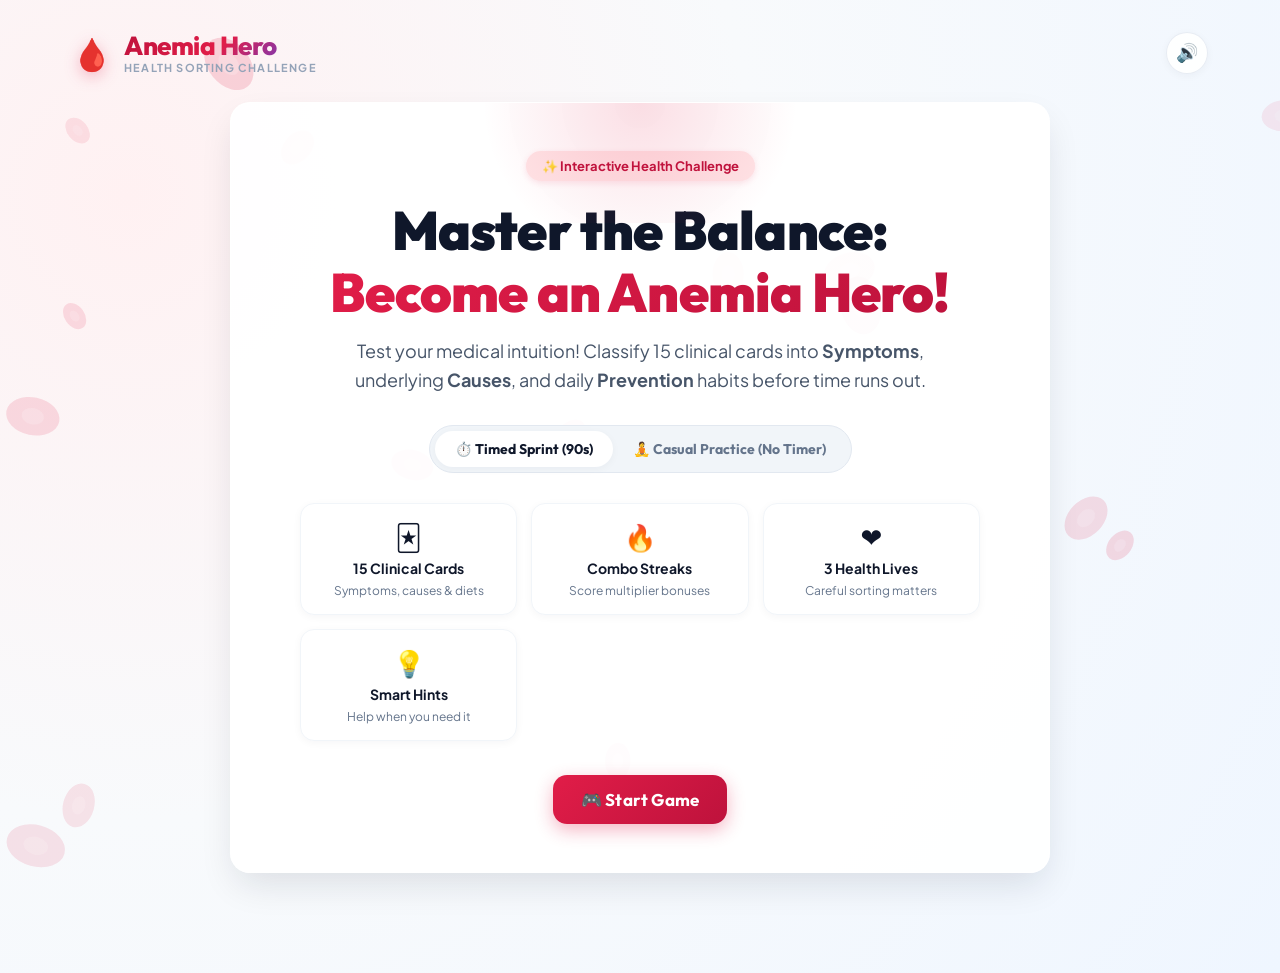
==== index.html @ 2aaf577d "Add files via upload" ====
<!DOCTYPE html>
<html lang="en">
<head>
  <meta charset="UTF-8">
  <meta name="viewport" content="width=device-width, initial-scale=1.0">
  <title>Anemia Hero — Health Sorting Challenge</title>
  <link rel="preconnect" href="https://fonts.googleapis.com">
  <link rel="preconnect" href="https://fonts.gstatic.com" crossorigin>
  <link href="https://fonts.googleapis.com/css2?family=Outfit:wght@400;500;600;700;800;900&family=Plus+Jakarta+Sans:wght@400;500;600;700;800&display=swap" rel="stylesheet">
  <link rel="stylesheet" href="style.css">
</head>
<body>
  <!-- Ambient floating red blood cells background -->
  <canvas id="ambientCanvas"></canvas>
  <!-- Confetti canvas for victory celebration -->
  <canvas id="confettiCanvas"></canvas>

  <div class="app">
    <!-- Top Branding & Navigation Bar -->
    <header class="brand-bar">
      <div class="brand-logo">
        <span class="logo-icon">🩸</span>
        <div>
          <h1 class="brand-title">Anemia Hero</h1>
          <p class="brand-subtitle">Health Sorting Challenge</p>
        </div>
      </div>
      <div class="nav-actions">
        <button id="soundToggle" class="icon-btn" title="Toggle Sound" aria-label="Toggle Sound">🔊</button>
      </div>
    </header>

    <!-- START SCREEN -->
    <section id="startScreen" class="screen active">
      <div class="start-container">
        <div class="hero-badge">✨ Interactive Health Challenge</div>
        <h2 class="start-title">Master the Balance:<br><span>Become an Anemia Hero!</span></h2>
        <p class="start-desc">
          Test your medical intuition! Classify 15 clinical cards into <b>Symptoms</b>, underlying <b>Causes</b>, and daily <b>Prevention</b> habits before time runs out.
        </p>

        <!-- Mode selector -->
        <div class="mode-select-wrap">
          <button class="mode-btn active" id="modeTimed" data-mode="timed">⏱️ Timed Sprint (90s)</button>
          <button class="mode-btn" id="modeZen" data-mode="zen">🧘 Casual Practice (No Timer)</button>
        </div>

        <div class="features-grid">
          <div class="feature-card">
            <span class="feature-icon">🃏</span>
            <span class="feature-title">15 Clinical Cards</span>
            <span class="feature-subtitle">Symptoms, causes & diets</span>
          </div>
          <div class="feature-card">
            <span class="feature-icon">🔥</span>
            <span class="feature-title">Combo Streaks</span>
            <span class="feature-subtitle">Score multiplier bonuses</span>
          </div>
          <div class="feature-card">
            <span class="feature-icon">❤️</span>
            <span class="feature-title">3 Health Lives</span>
            <span class="feature-subtitle">Careful sorting matters</span>
          </div>
          <div class="feature-card">
            <span class="feature-icon">💡</span>
            <span class="feature-title">Smart Hints</span>
            <span class="feature-subtitle">Help when you need it</span>
          </div>
        </div>

        <button class="btn" id="startBtn">
          <span>🎮 Start Game</span>
        </button>
      </div>
    </section>

    <!-- GAMEPLAY SCREEN -->
    <section id="gameScreen" class="screen">
      <!-- Status & Stats Bar -->
      <div class="game-header">
        <div class="game-stats-row">
          <div class="stats-group">
            <div class="stat-pill">⭐ <span class="stat-value" id="scoreVal">0</span></div>
            <div class="stat-pill streak" id="streakPill">🔥 <span class="stat-value" id="streakVal">Streak 0</span></div>
            <div class="stat-pill" id="livesPill">❤️ <span class="stat-value" id="livesVal">❤️❤️❤️</span></div>
          </div>
          <div class="stats-group">
            <div class="stat-pill" id="timerPill">⏱️ <span class="stat-value" id="timerVal">90s</span></div>
            <div class="stat-pill">📋 <span class="stat-value" id="remainingVal">15 cards left</span></div>
          </div>
        </div>
        <div class="timer-track" id="timerTrack">
          <div class="timer-fill" id="timerBar"></div>
        </div>
      </div>

      <!-- Mission helper banner -->
      <div class="mission-banner">
        <div class="mission-text" id="missionText">
          🎮 <b>Mission:</b> Drag a card into the matching category, or tap a card then tap the category zone.
        </div>
        <button class="hint-btn" id="hintBtn">💡 Hint (<span id="hintsLeft">2</span> left)</button>
      </div>

      <!-- Unsorted Cards Section -->
      <div class="cards-section-title">
        <h4><span>🃏 Cards to Classify</span></h4>
        <span class="cards-count-badge" id="cardBadge">15 remaining</span>
      </div>
      <div id="cardsContainer" class="cards-grid"></div>

      <!-- Drop Zones -->
      <div class="zones-grid">
        <!-- Symptoms -->
        <section class="zone symptoms" data-zone="symptoms" id="zone-symptoms">
          <div class="zone-header">
            <div class="zone-title-wrap">
              <h3 class="zone-title">🔴 Symptoms</h3>
              <p class="zone-desc">Physical & cognitive sensations felt by patient</p>
            </div>
            <span class="zone-counter" id="counter-symptoms">0 / 7</span>
          </div>
          <div class="placed-tray"></div>
        </section>

        <!-- Causes & Reasons -->
        <section class="zone reasons" data-zone="reasons" id="zone-reasons">
          <div class="zone-header">
            <div class="zone-title-wrap">
              <h3 class="zone-title">🟣 Causes & Reasons</h3>
              <p class="zone-desc">Nutritional deficiencies & medical factors</p>
            </div>
            <span class="zone-counter" id="counter-reasons">0 / 5</span>
          </div>
          <div class="placed-tray"></div>
        </section>

        <!-- Prevention -->
        <section class="zone prevention" data-zone="prevention" id="zone-prevention">
          <div class="zone-header">
            <div class="zone-title-wrap">
              <h3 class="zone-title">🟢 Prevention</h3>
              <p class="zone-desc">Healthy diets, iron enhancers & medical care</p>
            </div>
            <span class="zone-counter" id="counter-prevention">0 / 3</span>
          </div>
          <div class="placed-tray"></div>
        </section>
      </div>

      <!-- Feedback message toast -->
      <div id="gameMsg" class="game-message"></div>

      <!-- Controls -->
      <div class="game-controls">
        <button class="btn secondary" id="restartBtn">↻ Restart Game</button>
      </div>
    </section>

    <!-- RESULT SCREEN -->
    <section id="resultScreen" class="screen">
      <div class="result-container">
        <div class="result-trophy" id="resultEmoji">🏆</div>
        <h2 class="result-title" id="resultHeading">Spectacular Victory!</h2>
        <div class="result-stars" id="resultStars">⭐⭐⭐</div>

        <div class="score-banner">
          <div class="score-label">Final Score</div>
          <div class="score-number" id="finalScoreVal">0</div>
          <div class="high-score-tag" id="highScoreTag">🏆 Best Score: <span id="bestScoreVal">0</span></div>
        </div>

        <div class="result-stats-grid">
          <div class="result-stat-box">
            <div class="result-stat-val" id="statAccuracy">100%</div>
            <div class="result-stat-lbl">Accuracy</div>
          </div>
          <div class="result-stat-box">
            <div class="result-stat-val" id="statMaxStreak">0</div>
            <div class="result-stat-lbl">Max Streak</div>
          </div>
          <div class="result-stat-box">
            <div class="result-stat-val" id="statTimeTaken">0s</div>
            <div class="result-stat-lbl">Time Taken</div>
          </div>
        </div>

        <!-- Educational summary review of all cards -->
        <div class="review-section">
          <h3>📖 Clinical Knowledge Guide</h3>
          <p style="font-size: 13px; color: #64748b; margin-bottom: 14px;">Here is the medical breakdown of the items from your game:</p>
          <div id="reviewList"></div>
        </div>

        <div style="display: flex; justify-content: center; gap: 14px; flex-wrap: wrap;">
          <button class="btn" id="playAgainBtn"><span>🔄 Play Again</span></button>
        </div>
      </div>
    </section>
  </div>

  <!-- Educational Factoid Modal -->
  <div id="factModal" class="fact-modal-backdrop">
    <div class="fact-modal">
      <div class="fact-icon" id="modalIcon">💡</div>
      <h3 class="fact-title" id="modalTitle">Item Title</h3>
      <div class="fact-category-tag" id="modalCategoryTag">Category</div>
      <p class="fact-body" id="modalBody">Medical factoid detail.</p>
      <button class="btn secondary" style="width: 100%;" id="closeModalBtn">Got it!</button>
    </div>
  </div>

  <script>
    /* =========================================================================
       1. GAME DATA: Items with Clinical Context & Categorization
       ========================================================================= */
    const items = [
      {
        id: "shortness_breath",
        text: "Shortness of breath",
        icon: "😮‍💨",
        category: "symptoms",
        fact: "Tissues and vital organs receive inadequate oxygen due to low hemoglobin, causing rapid respiratory compensation."
      },
      {
        id: "fast_heartbeat",
        text: "Fast heartbeat",
        icon: "💗",
        category: "symptoms",
        fact: "The heart accelerates (tachycardia) to pump larger volumes of blood to compensate for deficient oxygen delivery."
      },
      {
        id: "feeling_weak",
        text: "Feeling weak",
        icon: "🪫",
        category: "symptoms",
        fact: "Skeletal muscles are deprived of cellular oxygen, impairing mitochondrial ATP energy production."
      },
      {
        id: "difficulty_concentrating",
        text: "Difficulty concentrating",
        icon: "🧠",
        category: "symptoms",
        fact: "Reduced cerebral oxygen perfusion manifests as brain fog, poor memory retention, and low attention span."
      },
      {
        id: "tired_small_activity",
        text: "Tired after small activity",
        icon: "🏃",
        category: "symptoms",
        fact: "Extreme exhaustion sets in even after trivial physical tasks because stamina reserve is severely depleted."
      },
      {
        id: "brittle_nails",
        text: "Brittle nails",
        icon: "💅",
        category: "symptoms",
        fact: "Iron deficiency causes impaired keratin synthesis, leading to thin, brittle, or spoon-shaped nails (koilonychia)."
      },
      {
        id: "pica_cravings",
        text: "Pica / craving non-food items",
        icon: "🧊",
        category: "symptoms",
        fact: "Severe iron deficiency often triggers compulsive cravings for ice (pagophagia), chalk, starch, or soil."
      },
      {
        id: "heavy_bleeding",
        text: "Heavy menstrual bleeding",
        icon: "🩸",
        category: "reasons",
        fact: "Menorrhagia produces recurrent blood loss exceeding iron replenishment, making it a leading cause of anemia in women."
      },
      {
        id: "low_iron_intake",
        text: "Low iron intake",
        icon: "🥗",
        category: "reasons",
        fact: "Diets deficient in iron-dense food staples fail to meet the daily metabolic requirements of the bone marrow."
      },
      {
        id: "b12_deficiency",
        text: "Vitamin B12 deficiency",
        icon: "🧬",
        category: "reasons",
        fact: "Vitamin B12 is essential for DNA synthesis during erythrocyte division; its absence causes megaloblastic anemia."
      },
      {
        id: "folate_deficiency",
        text: "Folate deficiency",
        icon: "🥦",
        category: "reasons",
        fact: "Folate (Vitamin B9) is required for rapid red blood cell maturation. Deficiency results in abnormally enlarged cells."
      },
      {
        id: "long_term_illness",
        text: "Long-term illness",
        icon: "🏥",
        category: "reasons",
        fact: "Chronic inflammatory illnesses trigger hepcidin elevation, which locks iron within storage macrophages."
      },
      {
        id: "eat_iron_rich",
        text: "Eat iron-rich foods",
        icon: "🥬",
        category: "prevention",
        fact: "Consuming dark leafy greens, legumes, dates, poultry, and fortified cereals replenishes ferritin storage levels."
      },
      {
        id: "iron_advised",
        text: "Take iron only when advised",
        icon: "💊",
        category: "prevention",
        fact: "Iron supplementation requires accurate clinical dosing to prevent toxicity or gastrointestinal side effects."
      },
      {
        id: "vit_c_iron",
        text: "Eat vitamin-C-rich foods with iron",
        icon: "🍊",
        category: "prevention",
        fact: "Ascorbic acid (Vitamin C) reduces non-heme ferric iron (Fe3+) into soluble ferrous iron (Fe2+), boosting gut absorption by up to 3x."
      }
    ];

    const categoryMeta = {
      symptoms: { name: "Symptoms", color: "#e11d48", total: 7 },
      reasons: { name: "Causes & Reasons", color: "#7c3aed", total: 5 },
      prevention: { name: "Prevention", color: "#059669", total: 3 }
    };

    /* =========================================================================
       2. WEB AUDIO SYNTHESIZER (No external audio files needed!)
       ========================================================================= */
    class SoundEngine {
      constructor() {
        this.ctx = null;
        this.muted = localStorage.getItem("anemia_hero_muted") === "true";
      }

      init() {
        if (!this.ctx) {
          const AudioContext = window.AudioContext || window.webkitAudioContext;
          if (AudioContext) this.ctx = new AudioContext();
        }
        if (this.ctx && this.ctx.state === "suspended") {
          this.ctx.resume();
        }
      }

      toggleMute() {
        this.muted = !this.muted;
        localStorage.setItem("anemia_hero_muted", this.muted);
        return !this.muted;
      }

      playTone(freq, type = "sine", duration = 0.12, gainVal = 0.08) {
        if (this.muted) return;
        this.init();
        if (!this.ctx) return;
        try {
          const osc = this.ctx.createOscillator();
          const gain = this.ctx.createGain();
          osc.type = type;
          osc.frequency.setValueAtTime(freq, this.ctx.currentTime);
          gain.gain.setValueAtTime(gainVal, this.ctx.currentTime);
          gain.gain.exponentialRampToValueAtTime(0.0001, this.ctx.currentTime + duration);
          osc.connect(gain);
          gain.connect(this.ctx.destination);
          osc.start();
          osc.stop(this.ctx.currentTime + duration);
        } catch(e) {}
      }

      playSuccess(streak = 0) {
        if (this.muted) return;
        this.init();
        if (!this.ctx) return;
        // Arpeggiated cheerful chime
        const base = 523.25; // C5
        const streakBonus = Math.min(streak * 30, 200);
        const notes = [base + streakBonus, (base * 1.25) + streakBonus, (base * 1.5) + streakBonus];
        notes.forEach((freq, idx) => {
          setTimeout(() => {
            this.playTone(freq, "triangle", 0.15, 0.07);
          }, idx * 45);
        });
      }

      playStreakMilestone() {
        if (this.muted) return;
        this.init();
        if (!this.ctx) return;
        [523, 659, 784, 1046].forEach((freq, i) => {
          setTimeout(() => this.playTone(freq, "sine", 0.22, 0.09), i * 60);
        });
      }

      playError() {
        if (this.muted) return;
        this.init();
        if (!this.ctx) return;
        try {
          const osc = this.ctx.createOscillator();
          const gain = this.ctx.createGain();
          osc.type = "sawtooth";
          osc.frequency.setValueAtTime(160, this.ctx.currentTime);
          osc.frequency.exponentialRampToValueAtTime(80, this.ctx.currentTime + 0.22);
          gain.gain.setValueAtTime(0.09, this.ctx.currentTime);
          gain.gain.exponentialRampToValueAtTime(0.0001, this.ctx.currentTime + 0.22);
          osc.connect(gain);
          gain.connect(this.ctx.destination);
          osc.start();
          osc.stop(this.ctx.currentTime + 0.22);
        } catch(e) {}
      }

      playSelect() {
        this.playTone(700, "sine", 0.04, 0.03);
      }

      playFanfare() {
        if (this.muted) return;
        this.init();
        if (!this.ctx) return;
        const fanfare = [
          { f: 523.25, d: 0.12, t: 0 },
          { f: 659.25, d: 0.12, t: 120 },
          { f: 783.99, d: 0.15, t: 240 },
          { f: 1046.50, d: 0.35, t: 380 }
        ];
        fanfare.forEach(n => {
          setTimeout(() => this.playTone(n.f, "triangle", n.d, 0.1), n.t);
        });
      }
    }

    const sound = new SoundEngine();

    /* =========================================================================
       3. CANVAS PARTICLES & CONFETTI ENGINE
       ========================================================================= */
    const ambientCanvas = document.getElementById("ambientCanvas");
    const actx = ambientCanvas.getContext("2d");
    let bloodCells = [];

    function resizeCanvas() {
      ambientCanvas.width = window.innerWidth;
      ambientCanvas.height = window.innerHeight;
    }
    window.addEventListener("resize", resizeCanvas);
    resizeCanvas();

    class BloodCell {
      constructor() {
        this.reset();
      }
      reset() {
        this.x = Math.random() * ambientCanvas.width;
        this.y = ambientCanvas.height + Math.random() * 80;
        this.radius = 12 + Math.random() * 18;
        this.speedY = 0.3 + Math.random() * 0.6;
        this.speedX = Math.sin(Math.random() * Math.PI) * 0.4;
        this.angle = Math.random() * Math.PI * 2;
        this.rotationSpeed = (Math.random() - 0.5) * 0.015;
        this.opacity = 0.12 + Math.random() * 0.18;
      }
      update() {
        this.y -= this.speedY;
        this.x += this.speedX;
        this.angle += this.rotationSpeed;
        if (this.y < -50) this.reset();
      }
      draw() {
        actx.save();
        actx.translate(this.x, this.y);
        actx.rotate(this.angle);
        actx.beginPath();
        // Draw red blood cell biconcave disk
        actx.fillStyle = `rgba(225, 29, 72, ${this.opacity})`;
        actx.ellipse(0, 0, this.radius, this.radius * 0.7, 0, 0, Math.PI * 2);
        actx.fill();
        // Inner dimple
        actx.beginPath();
        actx.fillStyle = `rgba(255, 255, 255, ${this.opacity * 0.8})`;
        actx.ellipse(0, 0, this.radius * 0.42, this.radius * 0.3, 0, 0, Math.PI * 2);
        actx.fill();
        actx.restore();
      }
    }

    for (let i = 0; i < 18; i++) {
      const cell = new BloodCell();
      cell.y = Math.random() * ambientCanvas.height;
      bloodCells.push(cell);
    }

    function animateAmbient() {
      actx.clearRect(0, 0, ambientCanvas.width, ambientCanvas.height);
      bloodCells.forEach(cell => {
        cell.update();
        cell.draw();
      });
      requestAnimationFrame(animateAmbient);
    }
    animateAmbient();

    // Confetti System
    const confettiCanvas = document.getElementById("confettiCanvas");
    const cctx = confettiCanvas.getContext("2d");
    let confettiParticles = [];
    let confettiAnimId = null;

    function resizeConfetti() {
      confettiCanvas.width = window.innerWidth;
      confettiCanvas.height = window.innerHeight;
    }
    window.addEventListener("resize", resizeConfetti);
    resizeConfetti();

    function fireConfetti(count = 70) {
      const colors = ["#e11d48", "#f43f5e", "#7c3aed", "#a855f7", "#10b981", "#34d399", "#f59e0b", "#3b82f6"];
      for (let i = 0; i < count; i++) {
        confettiParticles.push({
          x: confettiCanvas.width / 2 + (Math.random() - 0.5) * 200,
          y: confettiCanvas.height / 2 - 50,
          w: 8 + Math.random() * 8,
          h: 6 + Math.random() * 6,
          color: colors[Math.floor(Math.random() * colors.length)],
          vx: (Math.random() - 0.5) * 16,
          vy: -8 - Math.random() * 12,
          rotation: Math.random() * 360,
          rotationSpeed: (Math.random() - 0.5) * 18,
          gravity: 0.35,
          opacity: 1
        });
      }
      if (!confettiAnimId) {
        animateConfetti();
      }
    }

    function animateConfetti() {
      cctx.clearRect(0, 0, confettiCanvas.width, confettiCanvas.height);
      confettiParticles.forEach((p, idx) => {
        p.vy += p.gravity;
        p.x += p.vx;
        p.y += p.vy;
        p.rotation += p.rotationSpeed;
        p.opacity -= 0.008;

        cctx.save();
        cctx.translate(p.x, p.y);
        cctx.rotate((p.rotation * Math.PI) / 180);
        cctx.fillStyle = p.color;
        cctx.globalAlpha = Math.max(p.opacity, 0);
        cctx.fillRect(-p.w / 2, -p.h / 2, p.w, p.h);
        cctx.restore();

        if (p.opacity <= 0 || p.y > confettiCanvas.height + 50) {
          confettiParticles.splice(idx, 1);
        }
      });

      if (confettiParticles.length > 0) {
        confettiAnimId = requestAnimationFrame(animateConfetti);
      } else {
        confettiAnimId = null;
        cctx.clearRect(0, 0, confettiCanvas.width, confettiCanvas.height);
      }
    }

    /* =========================================================================
       4. GAME STATE & DOM CONTROLLERS
       ========================================================================= */
    const $ = id => document.getElementById(id);

    let gameMode = "timed"; // "timed" or "zen"
    let score = 0;
    let lives = 3;
    let streak = 0;
    let maxStreak = 0;
    let totalAttempts = 0;
    let correctPlacements = 0;
    let remainingCards = 15;
    let selectedElement = null;
    let timeLeft = 90;
    let timerInterval = null;
    let startTime = 0;
    let hintsRemaining = 2;

    const zoneCounts = {
      symptoms: 0,
      reasons: 0,
      prevention: 0
    };

    // Initialize audio icon
    $("soundToggle").textContent = sound.muted ? "🔇" : "🔊";
    $("soundToggle").addEventListener("click", () => {
      const active = sound.toggleMute();
      $("soundToggle").textContent = active ? "🔊" : "🔇";
      if (active) sound.playSelect();
    });

    // Screen switching
    function showScreen(screenId) {
      document.querySelectorAll(".screen").forEach(s => s.classList.remove("active"));
      $(screenId).classList.add("active");
      window.scrollTo({ top: 0, behavior: "smooth" });
    }

    // Mode Selection Buttons
    $("modeTimed").addEventListener("click", () => {
      gameMode = "timed";
      $("modeTimed").classList.add("active");
      $("modeZen").classList.remove("active");
      sound.playSelect();
    });

    $("modeZen").addEventListener("click", () => {
      gameMode = "zen";
      $("modeZen").classList.add("active");
      $("modeTimed").classList.remove("active");
      sound.playSelect();
    });

    // Floating score popup
    function createScorePopup(text, x, y, isStreak = false) {
      const pop = document.createElement("div");
      pop.className = "floating-score";
      pop.textContent = text;
      if (isStreak) {
        pop.style.color = "#f59e0b";
        pop.style.fontSize = "26px";
      }
      pop.style.left = `${x}px`;
      pop.style.top = `${y}px`;
      document.body.appendChild(pop);
      setTimeout(() => pop.remove(), 950);
    }

    // Shuffle Array Utility
    function shuffle(array) {
      const arr = [...array];
      for (let i = arr.length - 1; i > 0; i--) {
        const j = Math.floor(Math.random() * (i + 1));
        [arr[i], arr[j]] = [arr[j], arr[i]];
      }
      return arr;
    }

    // Update Category Counters
    function updateCategoryUI() {
      ["symptoms", "reasons", "prevention"].forEach(cat => {
        const count = zoneCounts[cat];
        const total = categoryMeta[cat].total;
        const counterEl = $(`counter-${cat}`);
        const zoneEl = $(`zone-${cat}`);

        if (count >= total) {
          counterEl.textContent = `✓ COMPLETED (${count}/${total})`;
          zoneEl.classList.add("completed");
        } else {
          counterEl.textContent = `${count} / ${total}`;
          zoneEl.classList.remove("completed");
        }
      });
    }

    // START GAME
    function startGame() {
      sound.init();
      sound.playSelect();
      clearInterval(timerInterval);

      // Reset state
      score = 0;
      lives = 3;
      streak = 0;
      maxStreak = 0;
      totalAttempts = 0;
      correctPlacements = 0;
      remainingCards = items.length;
      selectedElement = null;
      timeLeft = 90;
      hintsRemaining = 2;
      startTime = Date.now();
      zoneCounts.symptoms = 0;
      zoneCounts.reasons = 0;
      zoneCounts.prevention = 0;

      // Update UI elements
      $("scoreVal").textContent = "0";
      $("streakVal").textContent = "Streak 0";
      $("streakPill").classList.remove("active");
      $("livesVal").textContent = "❤️❤️❤️";
      $("remainingVal").textContent = `${remainingCards} cards left`;
      $("cardBadge").textContent = `${remainingCards} remaining`;
      $("hintsLeft").textContent = hintsRemaining;
      $("hintBtn").disabled = false;
      $("gameMsg").textContent = "";
      $("gameMsg").className = "game-message";

      // Reset zones
      document.querySelectorAll(".placed-tray").forEach(tray => tray.innerHTML = "");
      updateCategoryUI();

      // Configure timer track based on mode
      if (gameMode === "zen") {
        $("timerPill").style.display = "none";
        $("timerTrack").style.display = "none";
        $("missionText").innerHTML = "🧘 <b>Casual Mode:</b> Learn at your own pace! Drag or tap cards to sort them.";
      } else {
        $("timerPill").style.display = "inline-flex";
        $("timerTrack").style.display = "block";
        $("timerVal").textContent = "90s";
        $("timerBar").style.width = "100%";
        $("timerBar").className = "timer-fill";
        $("missionText").innerHTML = "🎮 <b>Mission:</b> Drag a card into the matching category, or tap a card then tap the category zone.";
      }

      // Render Cards
      const container = $("cardsContainer");
      container.innerHTML = "";
      const shuffled = shuffle(items);

      shuffled.forEach(item => {
        const card = document.createElement("div");
        card.className = "card";
        card.draggable = true;
        card.dataset.id = item.id;
        card.dataset.category = item.category;
        card.dataset.text = item.text;
        card.dataset.icon = item.icon;
        card.dataset.fact = item.fact;

        card.innerHTML = `
          <span class="card-icon">${item.icon}</span>
          <span class="card-label">${item.text}</span>
        `;

        // Desktop Drag events
        card.addEventListener("dragstart", e => {
          e.dataTransfer.setData("text/plain", item.id);
          card.classList.add("dragging");
          sound.playSelect();
        });

        card.addEventListener("dragend", () => {
          card.classList.remove("dragging");
        });

        // Touch / Click selection
        card.addEventListener("click", e => {
          e.stopPropagation();
          if (selectedElement === card) {
            // Deselect
            card.classList.remove("selected");
            selectedElement = null;
            $("gameMsg").textContent = "";
          } else {
            document.querySelectorAll(".card").forEach(c => c.classList.remove("selected"));
            selectedElement = card;
            card.classList.add("selected");
            sound.playSelect();
            $("gameMsg").textContent = `Selected: "${item.text}" — Now tap Symptoms, Causes, or Prevention!`;
            $("gameMsg").className = "game-message";
          }
        });

        container.appendChild(card);
      });

      showScreen("gameScreen");

      // Start countdown if timed
      if (gameMode === "timed") {
        timerInterval = setInterval(() => {
          timeLeft--;
          $("timerVal").textContent = `${timeLeft}s`;
          const pct = Math.max(0, (timeLeft / 90) * 100);
          $("timerBar").style.width = `${pct}%`;

          if (timeLeft <= 30 && timeLeft > 15) {
            $("timerBar").className = "timer-fill warning";
          } else if (timeLeft <= 15) {
            $("timerBar").className = "timer-fill danger";
          }

          if (timeLeft <= 0) {
            clearInterval(timerInterval);
            endGame(false, "Time's up!");
          }
        }, 1000);
      }
    }

    // DROP & PLACEMENT LOGIC
    function handleDrop(cardElement, targetZoneElement, clientCoords = null) {
      if (!cardElement || !targetZoneElement) return;

      const targetCategory = targetZoneElement.dataset.zone;
      const cardCategory = cardElement.dataset.category;
      totalAttempts++;

      const coords = clientCoords || {
        x: targetZoneElement.getBoundingClientRect().left + targetZoneElement.offsetWidth / 2,
        y: targetZoneElement.getBoundingClientRect().top + 50
      };

      // INCORRECT PLACEMENT
      if (cardCategory !== targetCategory) {
        sound.playError();
        streak = 0;
        $("streakVal").textContent = "Streak 0";
        $("streakPill").classList.remove("active");

        if (gameMode === "timed") {
          lives--;
          $("livesVal").textContent = "❤️".repeat(Math.max(0, lives)) + "🖤".repeat(Math.max(0, 3 - lives));
        }

        const actualName = categoryMeta[cardCategory].name;
        $("gameMsg").innerHTML = `❌ <b>Not quite!</b> "${cardElement.dataset.text}" is actually a <b>${actualName}</b>.`;
        $("gameMsg").className = "game-message error";

        // Shake card
        cardElement.animate([
          { transform: 'translateX(-10px)' },
          { transform: 'translateX(10px)' },
          { transform: 'translateX(-6px)' },
          { transform: 'translateX(6px)' },
          { transform: 'translateX(0)' }
        ], { duration: 320 });

        if (navigator.vibrate) navigator.vibrate([40, 40, 40]);

        if (lives <= 0 && gameMode === "timed") {
          clearInterval(timerInterval);
          setTimeout(() => endGame(false, "Out of lives!"), 500);
        }
        return;
      }

      // CORRECT PLACEMENT
      streak++;
      if (streak > maxStreak) maxStreak = streak;
      correctPlacements++;

      let pointsGained = 10;
      let streakBonusText = "";

      if (streak >= 3) {
        const bonus = (streak - 2) * 5;
        pointsGained += bonus;
        streakBonusText = ` 🔥 +${bonus} Streak Bonus!`;
        $("streakPill").classList.add("active");
        if (streak % 3 === 0) sound.playStreakMilestone();
      }

      score += pointsGained;
      $("scoreVal").textContent = score;
      $("streakVal").textContent = `Streak ${streak}`;

      sound.playSuccess(streak);
      if (navigator.vibrate) navigator.vibrate([30]);

      // Floating score FX
      createScorePopup(`+${pointsGained}${streakBonusText}`, coords.x, coords.y, streak >= 3);

      // Create mini placed chip
      const mini = document.createElement("span");
      mini.className = "mini-badge";
      mini.innerHTML = `<span>${cardElement.dataset.icon}</span> <span>${cardElement.dataset.text}</span>`;
      mini.title = "Click to read clinical fact";
      mini.addEventListener("click", e => {
        e.stopPropagation();
        openFactModal(cardElement.dataset.text, cardElement.dataset.icon, cardCategory, cardElement.dataset.fact);
      });

      targetZoneElement.querySelector(".placed-tray").appendChild(mini);

      // Remove active card
      cardElement.remove();
      selectedElement = null;
      remainingCards--;
      zoneCounts[targetCategory]++;
      updateCategoryUI();

      $("remainingVal").textContent = `${remainingCards} cards left`;
      $("cardBadge").textContent = `${remainingCards} remaining`;
      $("gameMsg").innerHTML = `✅ <b>Correct!</b> "${mini.innerText}" sorted properly.`;
      $("gameMsg").className = "game-message correct";

      // If zone completed, burst mini confetti
      if (zoneCounts[targetCategory] === categoryMeta[targetCategory].total) {
        fireConfetti(35);
      }

      // Check win condition
      if (remainingCards === 0) {
        clearInterval(timerInterval);
        setTimeout(() => endGame(true), 600);
      }
    }

    // Set up zone listeners (Desktop Drag-and-Drop + Tap-to-Place)
    document.querySelectorAll(".zone").forEach(zone => {
      zone.addEventListener("dragover", e => {
        e.preventDefault();
        zone.classList.add("over");
      });

      zone.addEventListener("dragleave", () => {
        zone.classList.remove("over");
      });

      zone.addEventListener("drop", e => {
        e.preventDefault();
        zone.classList.remove("over");
        const itemId = e.dataTransfer.getData("text/plain");
        const card = [...$("cardsContainer").children].find(c => c.dataset.id === itemId);
        if (card) {
          handleDrop(card, zone, { x: e.clientX, y: e.clientY });
        }
      });

      zone.addEventListener("click", e => {
        if (selectedElement) {
          handleDrop(selectedElement, zone, { x: e.clientX, y: e.clientY });
        }
      });
    });

    // Deselect if clicking outside
    document.addEventListener("click", e => {
      if (!e.target.closest(".card") && !e.target.closest(".zone")) {
        if (selectedElement) {
          selectedElement.classList.remove("selected");
          selectedElement = null;
          $("gameMsg").textContent = "";
        }
      }
    });

    // Hint Button
    $("hintBtn").addEventListener("click", () => {
      if (hintsRemaining <= 0) return;
      const cards = [...$("cardsContainer").children];
      if (cards.length === 0) return;

      hintsRemaining--;
      $("hintsLeft").textContent = hintsRemaining;
      if (hintsRemaining === 0) $("hintBtn").disabled = true;

      // Select random remaining card
      const randomCard = cards[Math.floor(Math.random() * cards.length)];
      const targetCategory = randomCard.dataset.category;
      const targetZone = $(`zone-${targetCategory}`);

      // Highlight card and target zone
      randomCard.classList.add("hinted");
      targetZone.classList.add("over");
      sound.playTone(880, "sine", 0.3, 0.08);

      $("gameMsg").innerHTML = `💡 <b>Hint:</b> "${randomCard.dataset.text}" belongs to <b>${categoryMeta[targetCategory].name}</b>!`;
      $("gameMsg").className = "game-message";

      setTimeout(() => {
        randomCard.classList.remove("hinted");
        targetZone.classList.remove("over");
      }, 2500);
    });

    // Factoid Modal
    function openFactModal(title, icon, category, fact) {
      sound.playSelect();
      $("modalIcon").textContent = icon;
      $("modalTitle").textContent = title;
      $("modalCategoryTag").textContent = categoryMeta[category].name;
      $("modalCategoryTag").className = `fact-category-tag review-pill ${category}`;
      $("modalBody").textContent = fact;
      $("factModal").classList.add("active");
    }

    $("closeModalBtn").addEventListener("click", () => {
      $("factModal").classList.remove("active");
    });

    $("factModal").addEventListener("click", e => {
      if (e.target === $("factModal")) {
        $("factModal").classList.remove("active");
      }
    });

    // END GAME & SUMMARY
    function endGame(isVictory, reasonMsg = "") {
      showScreen("resultScreen");

      const timeElapsed = Math.round((Date.now() - startTime) / 1000);
      const accuracy = totalAttempts > 0 ? Math.round((correctPlacements / totalAttempts) * 100) : 100;

      // Time bonus for timed mode
      let timeBonus = 0;
      if (isVictory && gameMode === "timed" && timeLeft > 0) {
        timeBonus = timeLeft * 3;
        score += timeBonus;
      }

      if (isVictory) {
        sound.playFanfare();
        fireConfetti(120);
        $("resultEmoji").textContent = "🏆";
        $("resultHeading").textContent = "Sensational Victory!";
        $("resultStars").textContent = accuracy >= 90 ? "⭐⭐⭐" : (accuracy >= 70 ? "⭐⭐" : "⭐");
      } else {
        sound.playError();
        $("resultEmoji").textContent = "💪";
        $("resultHeading").textContent = reasonMsg || "Good Effort!";
        $("resultStars").textContent = "⭐";
      }

      // Animate score counter
      $("finalScoreVal").textContent = score;
      $("statAccuracy").textContent = `${accuracy}%`;
      $("statMaxStreak").textContent = maxStreak;
      $("statTimeTaken").textContent = `${timeElapsed}s`;

      // High Score in LocalStorage
      const bestScore = parseInt(localStorage.getItem("anemia_hero_high_score") || "0", 10);
      if (score > bestScore) {
        localStorage.setItem("anemia_hero_high_score", score);
        $("bestScoreVal").textContent = score;
        $("highScoreTag").textContent = "🎉 NEW PERSONAL BEST!";
      } else {
        $("bestScoreVal").textContent = bestScore;
        $("highScoreTag").textContent = `🏆 Personal Best: ${bestScore}`;
      }

      // Populate Clinical Review List
      const reviewList = $("reviewList");
      reviewList.innerHTML = "";
      items.forEach(item => {
        const row = document.createElement("div");
        row.className = "review-item";
        row.innerHTML = `
          <span class="review-pill ${item.category}">${categoryMeta[item.category].name}</span>
          <span class="review-text"><b>${item.icon} ${item.text}:</b> ${item.fact}</span>
        `;
        reviewList.appendChild(row);
      });
    }

    // Button Triggers
    $("startBtn").addEventListener("click", startGame);
    $("restartBtn").addEventListener("click", startGame);
    $("playAgainBtn").addEventListener("click", startGame);
  </script>
</body>
</html>
---- style.css ----
:root {
      --primary: #e11d48;
      --primary-dark: #be123c;
      --primary-light: #ffe4e6;
      --symptoms-color: #e11d48;
      --symptoms-bg: #fff1f2;
      --symptoms-border: #fecdd3;
      --reasons-color: #7c3aed;
      --reasons-bg: #faf5ff;
      --reasons-border: #ddd6fe;
      --prevention-color: #059669;
      --prevention-bg: #f0fdf4;
      --prevention-border: #a7f3d0;
      --text-main: #0f172a;
      --text-muted: #475569;
      --surface: rgba(255, 255, 255, 0.92);
      --glass-border: rgba(255, 255, 255, 0.85);
      --shadow-sm: 0 2px 8px rgba(15, 23, 42, 0.04);
      --shadow-md: 0 8px 24px -4px rgba(15, 23, 42, 0.08);
      --shadow-lg: 0 16px 36px -6px rgba(15, 23, 42, 0.12);
      --radius-lg: 20px;
      --radius-md: 14px;
      --radius-sm: 10px;
    }

    * {
      box-sizing: border-box;
      margin: 0;
      padding: 0;
      -webkit-tap-highlight-color: transparent;
    }

    body {
      font-family: 'Plus Jakarta Sans', system-ui, -apple-system, BlinkMacSystemFont, 'Segoe UI', Roboto, sans-serif;
      background: radial-gradient(circle at 10% 20%, #fff1f2 0%, #f8fafc 45%, #eff6ff 100%);
      color: var(--text-main);
      min-height: 100vh;
      overflow-x: hidden;
      position: relative;
    }

    /* Ambient animated blood cells canvas */
    #ambientCanvas {
      position: fixed;
      top: 0;
      left: 0;
      width: 100vw;
      height: 100vh;
      pointer-events: none;
      z-index: 0;
      opacity: 0.6;
    }

    /* Confetti canvas */
    #confettiCanvas {
      position: fixed;
      top: 0;
      left: 0;
      width: 100vw;
      height: 100vh;
      pointer-events: none;
      z-index: 999;
    }

    .app {
      position: relative;
      z-index: 1;
      max-width: 1180px;
      margin: 0 auto;
      padding: 24px 18px 60px;
    }

    /* Top navigation brand */
    .brand-bar {
      display: flex;
      align-items: center;
      justify-content: space-between;
      margin-bottom: 20px;
      padding: 8px 4px;
    }

    .brand-logo {
      display: flex;
      align-items: center;
      gap: 12px;
      text-decoration: none;
    }

    .logo-icon {
      font-size: 32px;
      filter: drop-shadow(0 4px 8px rgba(225, 29, 72, 0.3));
      animation: floatBlood 3s ease-in-out infinite;
    }

    .brand-title {
      font-family: 'Outfit', sans-serif;
      font-size: 26px;
      font-weight: 800;
      letter-spacing: -0.5px;
      background: linear-gradient(135deg, #be123c, #e11d48, #4f46e5);
      -webkit-background-clip: text;
      -webkit-text-fill-color: transparent;
      line-height: 1.1;
    }

    .brand-subtitle {
      font-size: 11px;
      font-weight: 700;
      text-transform: uppercase;
      letter-spacing: 1.2px;
      color: #94a3b8;
    }

    .nav-actions {
      display: flex;
      align-items: center;
      gap: 10px;
    }

    .icon-btn {
      background: var(--surface);
      border: 1px solid rgba(226, 232, 240, 0.8);
      border-radius: 999px;
      width: 42px;
      height: 42px;
      display: flex;
      align-items: center;
      justify-content: center;
      font-size: 18px;
      cursor: pointer;
      box-shadow: var(--shadow-sm);
      transition: all 0.2s cubic-bezier(0.34, 1.56, 0.64, 1);
    }

    .icon-btn:hover {
      transform: translateY(-2px);
      box-shadow: var(--shadow-md);
      background: #ffffff;
    }

    /* Screen manager */
    .screen {
      display: none;
      animation: screenFade 0.35s cubic-bezier(0.16, 1, 0.3, 1) forwards;
    }

    .screen.active {
      display: block;
    }

    @keyframes screenFade {
      from {
        opacity: 0;
        transform: translateY(14px) scale(0.99);
      }
      to {
        opacity: 1;
        transform: translateY(0) scale(1);
      }
    }

    /* Common Card & Button Styles */
    .btn {
      border: none;
      border-radius: var(--radius-md);
      padding: 14px 28px;
      background: linear-gradient(135deg, #e11d48 0%, #be123c 100%);
      color: #ffffff;
      font-family: 'Outfit', sans-serif;
      font-size: 17px;
      font-weight: 700;
      letter-spacing: 0.2px;
      cursor: pointer;
      box-shadow: 0 6px 18px rgba(225, 29, 72, 0.32);
      transition: all 0.22s cubic-bezier(0.34, 1.56, 0.64, 1);
      display: inline-flex;
      align-items: center;
      justify-content: center;
      gap: 10px;
      user-select: none;
    }

    .btn:hover {
      transform: translateY(-3px) scale(1.02);
      box-shadow: 0 10px 26px rgba(225, 29, 72, 0.42);
    }

    .btn:active {
      transform: translateY(-1px) scale(0.99);
    }

    .btn.secondary {
      background: var(--surface);
      color: var(--text-main);
      border: 1px solid #e2e8f0;
      box-shadow: var(--shadow-sm);
    }

    .btn.secondary:hover {
      background: #ffffff;
      border-color: #cbd5e1;
      box-shadow: var(--shadow-md);
    }

    /* START SCREEN */
    .start-container {
      max-width: 820px;
      margin: 20px auto 40px;
      text-align: center;
      background: var(--surface);
      backdrop-filter: blur(16px);
      -webkit-backdrop-filter: blur(16px);
      border: 1px solid var(--glass-border);
      border-radius: var(--radius-lg);
      padding: 48px 28px;
      box-shadow: var(--shadow-lg);
      position: relative;
      overflow: hidden;
    }

    .start-container::before {
      content: '';
      position: absolute;
      top: -120px;
      left: 50%;
      transform: translateX(-50%);
      width: 380px;
      height: 240px;
      background: radial-gradient(circle, rgba(225, 29, 72, 0.15) 0%, transparent 70%);
      pointer-events: none;
    }

    .hero-badge {
      display: inline-flex;
      align-items: center;
      gap: 8px;
      background: var(--primary-light);
      color: var(--primary-dark);
      padding: 7px 16px;
      border-radius: 999px;
      font-size: 13px;
      font-weight: 700;
      margin-bottom: 18px;
      box-shadow: 0 2px 6px rgba(225, 29, 72, 0.12);
    }

    .start-title {
      font-family: 'Outfit', sans-serif;
      font-size: clamp(34px, 5.5vw, 54px);
      font-weight: 900;
      color: var(--text-main);
      line-height: 1.15;
      margin-bottom: 14px;
      letter-spacing: -0.8px;
    }

    .start-title span {
      background: linear-gradient(135deg, #e11d48, #be123c);
      -webkit-background-clip: text;
      -webkit-text-fill-color: transparent;
    }

    .start-desc {
      font-size: 18px;
      line-height: 1.6;
      color: var(--text-muted);
      max-width: 620px;
      margin: 0 auto 30px;
    }

    .features-grid {
      display: grid;
      grid-template-columns: repeat(auto-fit, minmax(160px, 1fr));
      gap: 14px;
      max-width: 680px;
      margin: 0 auto 34px;
    }

    .feature-card {
      background: #ffffff;
      border: 1px solid #f1f5f9;
      border-radius: var(--radius-md);
      padding: 16px 14px;
      box-shadow: var(--shadow-sm);
      display: flex;
      flex-direction: column;
      align-items: center;
      gap: 6px;
      transition: transform 0.2s;
    }

    .feature-card:hover {
      transform: translateY(-2px);
    }

    .feature-icon {
      font-size: 26px;
    }

    .feature-title {
      font-size: 14px;
      font-weight: 700;
      color: var(--text-main);
    }

    .feature-subtitle {
      font-size: 12px;
      color: #64748b;
    }

    /* Mode selector on start screen */
    .mode-select-wrap {
      display: inline-flex;
      background: #f1f5f9;
      padding: 5px;
      border-radius: 999px;
      margin-bottom: 30px;
      border: 1px solid #e2e8f0;
    }

    .mode-btn {
      border: none;
      background: transparent;
      padding: 9px 20px;
      border-radius: 999px;
      font-family: 'Outfit', sans-serif;
      font-weight: 700;
      font-size: 14px;
      color: #64748b;
      cursor: pointer;
      transition: all 0.2s;
    }

    .mode-btn.active {
      background: #ffffff;
      color: var(--text-main);
      box-shadow: var(--shadow-sm);
    }

    /* GAMEPLAY SCREEN */
    .game-header {
      background: var(--surface);
      backdrop-filter: blur(14px);
      -webkit-backdrop-filter: blur(14px);
      border: 1px solid var(--glass-border);
      border-radius: var(--radius-md);
      padding: 16px 20px;
      box-shadow: var(--shadow-md);
      margin-bottom: 16px;
    }

    .game-stats-row {
      display: flex;
      align-items: center;
      justify-content: space-between;
      flex-wrap: wrap;
      gap: 14px;
    }

    .stats-group {
      display: flex;
      align-items: center;
      gap: 10px;
      flex-wrap: wrap;
    }

    .stat-pill {
      background: #ffffff;
      border: 1px solid #e2e8f0;
      padding: 8px 16px;
      border-radius: 999px;
      font-size: 14px;
      font-weight: 800;
      display: inline-flex;
      align-items: center;
      gap: 8px;
      box-shadow: var(--shadow-sm);
      transition: transform 0.2s ease;
    }

    .stat-pill:hover {
      transform: translateY(-1px);
    }

    .stat-pill.streak {
      background: #fff7ed;
      border-color: #ffedd5;
      color: #c2410c;
    }

    .stat-pill.streak.active {
      animation: streakPulse 1.2s infinite;
    }

    @keyframes streakPulse {
      0%, 100% { transform: scale(1); }
      50% { transform: scale(1.05); }
    }

    .stat-value {
      font-family: 'Outfit', sans-serif;
      font-size: 16px;
      font-weight: 800;
    }

    /* Timer bar */
    .timer-track {
      height: 8px;
      background: #e2e8f0;
      border-radius: 999px;
      margin-top: 14px;
      overflow: hidden;
      position: relative;
    }

    .timer-fill {
      height: 100%;
      width: 100%;
      background: linear-gradient(90deg, #10b981, #e11d48);
      border-radius: 999px;
      transition: width 1s linear, background 0.3s;
    }

    .timer-fill.warning {
      background: #f59e0b;
    }

    .timer-fill.danger {
      background: #ef4444;
      animation: barPulse 0.5s infinite alternate;
    }

    @keyframes barPulse {
      from { opacity: 0.8; }
      to { opacity: 1; filter: brightness(1.2); }
    }

    /* Instructions & Mission banner */
    .mission-banner {
      background: #ffffff;
      border: 1px solid #e2e8f0;
      border-left: 5px solid #e11d48;
      border-radius: var(--radius-md);
      padding: 12px 18px;
      margin-bottom: 20px;
      box-shadow: var(--shadow-sm);
      display: flex;
      align-items: center;
      justify-content: space-between;
      gap: 12px;
      flex-wrap: wrap;
    }

    .mission-text {
      font-size: 14px;
      font-weight: 600;
      color: #334155;
    }

    .hint-btn {
      background: #fef3c7;
      border: 1px solid #fde68a;
      color: #b45309;
      padding: 6px 14px;
      border-radius: 999px;
      font-size: 13px;
      font-weight: 700;
      cursor: pointer;
      display: inline-flex;
      align-items: center;
      gap: 6px;
      transition: all 0.2s;
    }

    .hint-btn:hover:not(:disabled) {
      background: #fde68a;
      transform: translateY(-1px);
    }

    .hint-btn:disabled {
      opacity: 0.5;
      cursor: not-allowed;
    }

    /* CARDS TRAY */
    .cards-section-title {
      display: flex;
      align-items: center;
      justify-content: space-between;
      margin-bottom: 10px;
      padding: 0 4px;
    }

    .cards-section-title h4 {
      font-family: 'Outfit', sans-serif;
      font-size: 15px;
      font-weight: 800;
      color: #475569;
      text-transform: uppercase;
      letter-spacing: 0.8px;
      display: flex;
      align-items: center;
      gap: 8px;
    }

    .cards-count-badge {
      background: #e2e8f0;
      color: #475569;
      font-size: 12px;
      font-weight: 800;
      padding: 3px 10px;
      border-radius: 999px;
    }

    .cards-grid {
      display: grid;
      grid-template-columns: repeat(5, 1fr);
      gap: 12px;
      margin-bottom: 24px;
      min-height: 110px;
    }

    .card {
      background: var(--surface);
      backdrop-filter: blur(8px);
      -webkit-backdrop-filter: blur(8px);
      border: 2px solid #e2e8f0;
      border-radius: var(--radius-md);
      padding: 14px 10px;
      text-align: center;
      cursor: grab;
      touch-action: none;
      box-shadow: var(--shadow-sm);
      transition: transform 0.2s cubic-bezier(0.34, 1.56, 0.64, 1), box-shadow 0.2s, border-color 0.2s;
      display: flex;
      flex-direction: column;
      align-items: center;
      justify-content: center;
      gap: 6px;
      position: relative;
      user-select: none;
    }

    .card:hover {
      transform: translateY(-5px);
      box-shadow: var(--shadow-md);
      border-color: #cbd5e1;
      background: #ffffff;
    }

    .card.selected {
      border-color: #e11d48;
      box-shadow: 0 0 0 4px rgba(225, 29, 72, 0.25), var(--shadow-md);
      transform: translateY(-5px) scale(1.02);
      background: #ffffff;
      animation: selectPulse 1.5s infinite alternate;
    }

    @keyframes selectPulse {
      from { box-shadow: 0 0 0 3px rgba(225, 29, 72, 0.2); }
      to { box-shadow: 0 0 0 6px rgba(225, 29, 72, 0.35); }
    }

    .card.dragging {
      opacity: 0.35;
      transform: scale(0.95);
    }

    .card.hinted {
      animation: hintGlow 1s ease-in-out infinite alternate;
      border-color: #f59e0b !important;
    }

    @keyframes hintGlow {
      from { box-shadow: 0 0 0 4px rgba(245, 158, 11, 0.3); }
      to { box-shadow: 0 0 0 8px rgba(245, 158, 11, 0.6); }
    }

    .card-icon {
      font-size: 32px;
      display: block;
      filter: drop-shadow(0 2px 4px rgba(0, 0, 0, 0.08));
    }

    .card-label {
      font-size: 13px;
      font-weight: 700;
      color: var(--text-main);
      line-height: 1.3;
    }

    /* DROP ZONES */
    .zones-grid {
      display: grid;
      grid-template-columns: repeat(3, 1fr);
      gap: 16px;
      margin-bottom: 22px;
    }

    .zone {
      background: var(--surface);
      backdrop-filter: blur(12px);
      -webkit-backdrop-filter: blur(12px);
      border: 3px dashed #cbd5e1;
      border-radius: var(--radius-lg);
      padding: 18px 16px;
      min-height: 230px;
      display: flex;
      flex-direction: column;
      transition: all 0.22s cubic-bezier(0.34, 1.56, 0.64, 1);
      position: relative;
    }

    .zone-header {
      display: flex;
      align-items: flex-start;
      justify-content: space-between;
      gap: 8px;
      margin-bottom: 6px;
    }

    .zone-title-wrap {
      display: flex;
      flex-direction: column;
      gap: 2px;
    }

    .zone-title {
      font-family: 'Outfit', sans-serif;
      font-size: 20px;
      font-weight: 800;
      display: flex;
      align-items: center;
      gap: 8px;
    }

    .zone-desc {
      font-size: 12px;
      color: #64748b;
      margin-bottom: 12px;
    }

    .zone-counter {
      font-size: 12px;
      font-weight: 800;
      padding: 4px 10px;
      border-radius: 999px;
      white-space: nowrap;
    }

    /* Specific zone colors */
    .zone.symptoms {
      background: var(--symptoms-bg);
      border-color: var(--symptoms-border);
    }
    .zone.symptoms .zone-title { color: var(--symptoms-color); }
    .zone.symptoms .zone-counter { background: #ffe4e6; color: var(--symptoms-color); }

    .zone.reasons {
      background: var(--reasons-bg);
      border-color: var(--reasons-border);
    }
    .zone.reasons .zone-title { color: var(--reasons-color); }
    .zone.reasons .zone-counter { background: #ede9fe; color: var(--reasons-color); }

    .zone.prevention {
      background: var(--prevention-bg);
      border-color: var(--prevention-border);
    }
    .zone.prevention .zone-title { color: var(--prevention-color); }
    .zone.prevention .zone-counter { background: #d1fae5; color: var(--prevention-color); }

    /* Drag over state */
    .zone.over {
      transform: scale(1.02);
      border-style: solid;
      box-shadow: var(--shadow-lg);
    }

    .zone.symptoms.over { border-color: var(--symptoms-color); box-shadow: 0 12px 30px rgba(225, 29, 72, 0.2); }
    .zone.reasons.over { border-color: var(--reasons-color); box-shadow: 0 12px 30px rgba(124, 58, 237, 0.2); }
    .zone.prevention.over { border-color: var(--prevention-color); box-shadow: 0 12px 30px rgba(5, 150, 105, 0.2); }

    /* Completed category animation */
    .zone.completed {
      border-style: solid;
    }
    .zone.completed .zone-counter {
      background: #10b981 !important;
      color: #ffffff !important;
    }

    /* Placed items list */
    .placed-tray {
      display: flex;
      flex-wrap: wrap;
      gap: 8px;
      align-content: flex-start;
      flex: 1;
      padding-top: 4px;
    }

    .mini-badge {
      background: #ffffff;
      border: 1px solid rgba(0, 0, 0, 0.08);
      border-radius: var(--radius-sm);
      padding: 6px 10px;
      font-size: 12px;
      font-weight: 700;
      display: inline-flex;
      align-items: center;
      gap: 6px;
      box-shadow: 0 2px 4px rgba(0, 0, 0, 0.04);
      cursor: pointer;
      animation: popIn 0.3s cubic-bezier(0.34, 1.56, 0.64, 1);
      transition: all 0.2s;
    }

    .mini-badge:hover {
      transform: translateY(-2px);
      box-shadow: 0 4px 10px rgba(0, 0, 0, 0.08);
    }

    @keyframes popIn {
      from { transform: scale(0.6) rotate(-4deg); opacity: 0; }
      to { transform: scale(1) rotate(0); opacity: 1; }
    }

    /* Floating score animation */
    .floating-score {
      position: fixed;
      font-family: 'Outfit', sans-serif;
      font-size: 22px;
      font-weight: 900;
      color: #10b981;
      text-shadow: 0 2px 8px rgba(16, 185, 129, 0.4);
      pointer-events: none;
      z-index: 1000;
      animation: floatUp 0.9s cubic-bezier(0.16, 1, 0.3, 1) forwards;
    }

    @keyframes floatUp {
      0% {
        opacity: 0;
        transform: translate(-50%, 0) scale(0.6);
      }
      20% {
        opacity: 1;
        transform: translate(-50%, -15px) scale(1.15);
      }
      100% {
        opacity: 0;
        transform: translate(-50%, -60px) scale(0.9);
      }
    }

    /* Message / Feedback Toast */
    .game-message {
      text-align: center;
      min-height: 38px;
      font-family: 'Outfit', sans-serif;
      font-size: 16px;
      font-weight: 700;
      color: #334155;
      display: flex;
      align-items: center;
      justify-content: center;
      gap: 8px;
      margin: 10px 0 16px;
    }

    .game-message.correct {
      color: #059669;
    }

    .game-message.error {
      color: #e11d48;
    }

    .game-controls {
      display: flex;
      justify-content: center;
      gap: 12px;
    }

    /* RESULT SCREEN */
    .result-container {
      max-width: 780px;
      margin: 20px auto 40px;
      text-align: center;
      background: var(--surface);
      backdrop-filter: blur(16px);
      -webkit-backdrop-filter: blur(16px);
      border: 1px solid var(--glass-border);
      border-radius: var(--radius-lg);
      padding: 44px 28px;
      box-shadow: var(--shadow-lg);
    }

    .result-trophy {
      font-size: 72px;
      margin-bottom: 10px;
      filter: drop-shadow(0 6px 14px rgba(245, 158, 11, 0.35));
      animation: trophyBounce 1s cubic-bezier(0.34, 1.56, 0.64, 1);
    }

    @keyframes trophyBounce {
      0% { transform: scale(0.3); opacity: 0; }
      60% { transform: scale(1.15); opacity: 1; }
      100% { transform: scale(1); }
    }

    .result-title {
      font-family: 'Outfit', sans-serif;
      font-size: clamp(32px, 5vw, 44px);
      font-weight: 900;
      color: var(--text-main);
      margin-bottom: 6px;
    }

    .result-stars {
      font-size: 32px;
      margin-bottom: 18px;
      color: #f59e0b;
    }

    .score-banner {
      background: linear-gradient(135deg, #f8fafc, #edf2f7);
      border: 1px solid #e2e8f0;
      border-radius: var(--radius-md);
      padding: 20px;
      margin: 0 auto 28px;
      max-width: 480px;
    }

    .score-label {
      font-size: 13px;
      font-weight: 700;
      text-transform: uppercase;
      letter-spacing: 1px;
      color: #64748b;
    }

    .score-number {
      font-family: 'Outfit', sans-serif;
      font-size: 54px;
      font-weight: 900;
      color: #e11d48;
      line-height: 1;
      margin: 6px 0;
    }

    .high-score-tag {
      display: inline-flex;
      align-items: center;
      gap: 6px;
      background: #fef3c7;
      color: #b45309;
      font-size: 12px;
      font-weight: 800;
      padding: 4px 12px;
      border-radius: 999px;
    }

    .result-stats-grid {
      display: grid;
      grid-template-columns: repeat(3, 1fr);
      gap: 12px;
      max-width: 540px;
      margin: 0 auto 30px;
    }

    .result-stat-box {
      background: #ffffff;
      border: 1px solid #e2e8f0;
      border-radius: var(--radius-sm);
      padding: 12px;
      box-shadow: var(--shadow-sm);
    }

    .result-stat-val {
      font-family: 'Outfit', sans-serif;
      font-size: 20px;
      font-weight: 800;
      color: var(--text-main);
    }

    .result-stat-lbl {
      font-size: 11px;
      color: #64748b;
      font-weight: 700;
    }

    /* Educational Factoid Review Drawer */
    .review-section {
      text-align: left;
      margin: 28px auto;
      max-width: 620px;
      background: #ffffff;
      border: 1px solid #e2e8f0;
      border-radius: var(--radius-md);
      padding: 20px;
    }

    .review-section h3 {
      font-family: 'Outfit', sans-serif;
      font-size: 18px;
      margin-bottom: 12px;
      color: var(--text-main);
      display: flex;
      align-items: center;
      gap: 8px;
    }

    .review-item {
      display: flex;
      align-items: baseline;
      gap: 10px;
      padding: 8px 0;
      border-bottom: 1px solid #f1f5f9;
      font-size: 13px;
    }

    .review-item:last-child {
      border-bottom: none;
    }

    .review-pill {
      font-size: 11px;
      font-weight: 800;
      padding: 2px 8px;
      border-radius: 999px;
      white-space: nowrap;
    }

    .review-pill.symptoms { background: var(--symptoms-bg); color: var(--symptoms-color); }
    .review-pill.reasons { background: var(--reasons-bg); color: var(--reasons-color); }
    .review-pill.prevention { background: var(--prevention-bg); color: var(--prevention-color); }

    .review-text {
      color: #334155;
      line-height: 1.4;
    }

    /* Modal for card factoids */
    .fact-modal-backdrop {
      position: fixed;
      top: 0;
      left: 0;
      width: 100vw;
      height: 100vh;
      background: rgba(15, 23, 42, 0.45);
      backdrop-filter: blur(4px);
      display: none;
      align-items: center;
      justify-content: center;
      z-index: 1001;
      padding: 20px;
    }

    .fact-modal-backdrop.active {
      display: flex;
    }

    .fact-modal {
      background: #ffffff;
      border-radius: var(--radius-lg);
      padding: 28px 24px;
      max-width: 440px;
      width: 100%;
      box-shadow: var(--shadow-lg);
      text-align: center;
      animation: popIn 0.25s cubic-bezier(0.34, 1.56, 0.64, 1);
    }

    .fact-icon {
      font-size: 48px;
      margin-bottom: 10px;
    }

    .fact-title {
      font-family: 'Outfit', sans-serif;
      font-size: 22px;
      font-weight: 800;
      margin-bottom: 8px;
    }

    .fact-category-tag {
      display: inline-block;
      padding: 4px 14px;
      border-radius: 999px;
      font-size: 12px;
      font-weight: 800;
      margin-bottom: 14px;
    }

    .fact-body {
      font-size: 15px;
      line-height: 1.6;
      color: #475569;
      margin-bottom: 22px;
    }

    /* Blood cell animation */
    @keyframes floatBlood {
      0%, 100% { transform: translateY(0) rotate(0deg); }
      50% { transform: translateY(-8px) rotate(6deg); }
    }

    /* Responsive adjustments */
    @media (max-width: 960px) {
      .cards-grid {
        grid-template-columns: repeat(3, 1fr);
      }
    }

    @media (max-width: 720px) {
      .zones-grid {
        grid-template-columns: 1fr;
      }
      .zone {
        min-height: 160px;
      }
      .cards-grid {
        grid-template-columns: repeat(2, 1fr);
      }
      .app {
        padding: 16px 12px 40px;
      }
      .start-container, .result-container {
        padding: 32px 18px;
      }
      .result-stats-grid {
        grid-template-columns: 1fr;
      }
    }
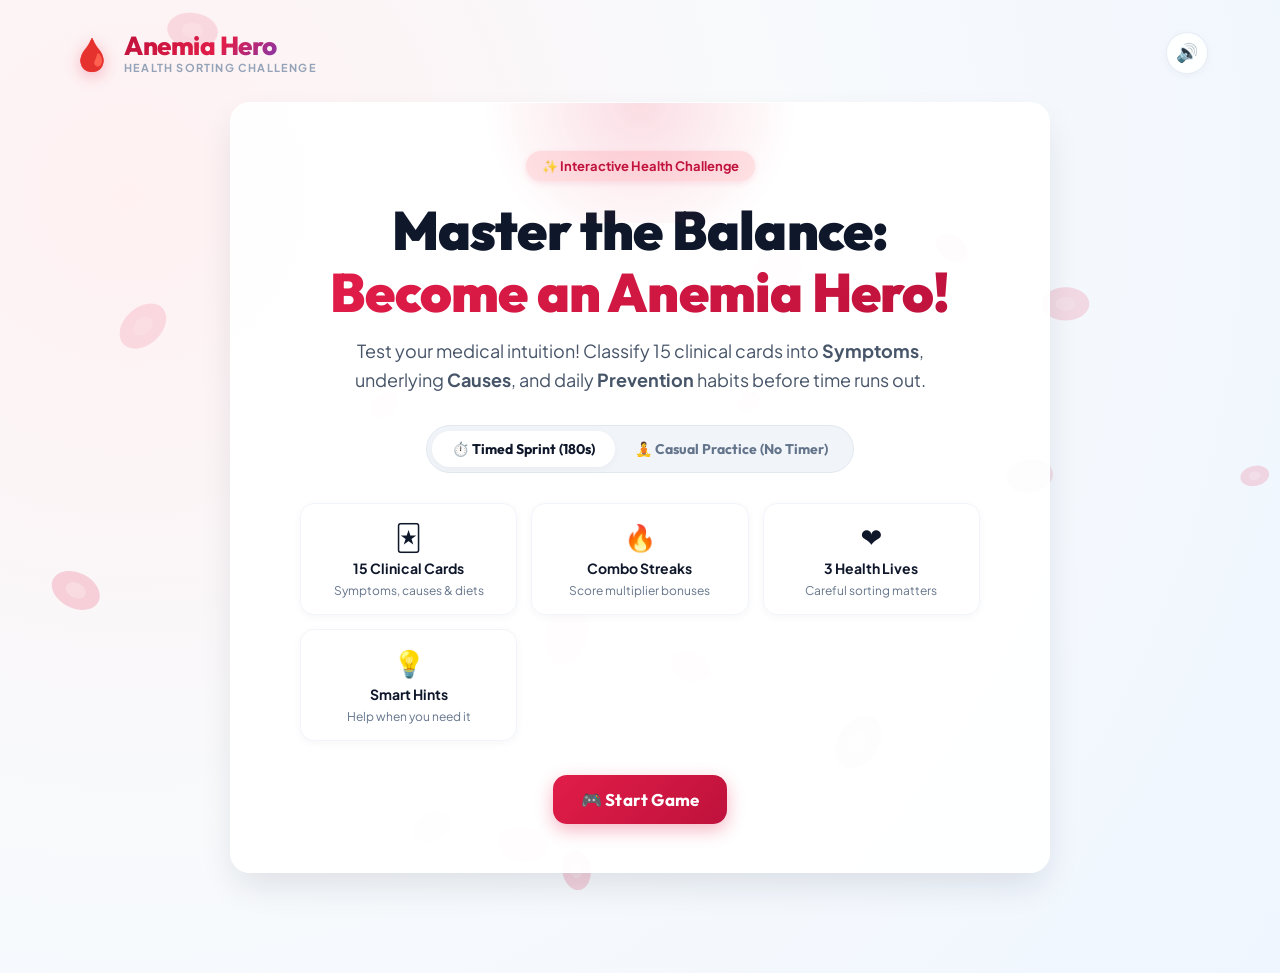
==== commit 94fc9561: "Update index.html" ====
--- a/index.html
+++ b/index.html
@@ -41,7 +41,7 @@
 
         <!-- Mode selector -->
         <div class="mode-select-wrap">
-          <button class="mode-btn active" id="modeTimed" data-mode="timed">⏱️ Timed Sprint (90s)</button>
+          <button class="mode-btn active" id="modeTimed" data-mode="timed">⏱️ Timed Sprint (180s)</button>
           <button class="mode-btn" id="modeZen" data-mode="zen">🧘 Casual Practice (No Timer)</button>
         </div>
 
@@ -85,7 +85,7 @@
             <div class="stat-pill" id="livesPill">❤️ <span class="stat-value" id="livesVal">❤️❤️❤️</span></div>
           </div>
           <div class="stats-group">
-            <div class="stat-pill" id="timerPill">⏱️ <span class="stat-value" id="timerVal">90s</span></div>
+            <div class="stat-pill" id="timerPill">⏱️ <span class="stat-value" id="timerVal">180s</span></div>
             <div class="stat-pill">📋 <span class="stat-value" id="remainingVal">15 cards left</span></div>
           </div>
         </div>
@@ -100,6 +100,23 @@
           🎮 <b>Mission:</b> Drag a card into the matching category, or tap a card then tap the category zone.
         </div>
         <button class="hint-btn" id="hintBtn">💡 Hint (<span id="hintsLeft">2</span> left)</button>
+      </div>
+
+      <!-- Active Card Spotlight (Mobile One-Tap Quick Mode) -->
+      <div class="mobile-spotlight-card" id="mobileSpotlightCard">
+        <div class="spotlight-top-badge">🎯 Current Card</div>
+        <div class="spotlight-main">
+          <span class="spotlight-icon" id="spotlightIcon">😮‍💨</span>
+          <div class="spotlight-info">
+            <h3 class="spotlight-title" id="spotlightTitle">Shortness of breath</h3>
+            <p class="spotlight-hint" id="spotlightHint">Tap a category below 👇 or swipe</p>
+          </div>
+        </div>
+        <div class="spotlight-swipe-guide">
+          <span>👈 Left: Symptoms</span>
+          <span>☝️ Up: Causes</span>
+          <span>Right: Prevention 👉</span>
+        </div>
       </div>
 
       <!-- Unsorted Cards Section -->
@@ -109,8 +126,15 @@
       </div>
       <div id="cardsContainer" class="cards-grid"></div>
 
+      <!-- Mobile Placed Drawer Toggle -->
+      <div class="mobile-placed-toggle">
+        <button class="btn secondary" id="togglePlacedBtn" type="button">
+          📋 View Placed Cards (<span id="placedTotalBadge">0</span>/15) ▼
+        </button>
+      </div>
+
       <!-- Drop Zones -->
-      <div class="zones-grid">
+      <div class="zones-grid" id="zonesGrid">
         <!-- Symptoms -->
         <section class="zone symptoms" data-zone="symptoms" id="zone-symptoms">
           <div class="zone-header">
@@ -154,6 +178,31 @@
       <!-- Controls -->
       <div class="game-controls">
         <button class="btn secondary" id="restartBtn">↻ Restart Game</button>
+      </div>
+
+      <!-- Fixed Sticky Bottom Category Dock (Mobile Quick Sort) -->
+      <div class="mobile-category-dock" id="mobileCategoryDock">
+        <div class="dock-prompt-bar">
+          <span>One-Tap Quick Sort:</span>
+          <span class="dock-prompt-text" id="dockPromptText">Select Category</span>
+        </div>
+        <div class="dock-buttons-row">
+          <button type="button" class="dock-cat-btn symptoms" data-zone="symptoms" id="dockBtn-symptoms">
+            <span class="btn-icon">🔴</span>
+            <span class="btn-name">Symptoms</span>
+            <span class="btn-count" id="mCount-symptoms">0/7</span>
+          </button>
+          <button type="button" class="dock-cat-btn reasons" data-zone="reasons" id="dockBtn-reasons">
+            <span class="btn-icon">🟣</span>
+            <span class="btn-name">Causes</span>
+            <span class="btn-count" id="mCount-reasons">0/5</span>
+          </button>
+          <button type="button" class="dock-cat-btn prevention" data-zone="prevention" id="dockBtn-prevention">
+            <span class="btn-icon">🟢</span>
+            <span class="btn-name">Prevention</span>
+            <span class="btn-count" id="mCount-prevention">0/3</span>
+          </button>
+        </div>
       </div>
     </section>
 
@@ -581,9 +630,10 @@
     let maxStreak = 0;
     let totalAttempts = 0;
     let correctPlacements = 0;
+    const TOTAL_TIME = 180;
     let remainingCards = 15;
     let selectedElement = null;
-    let timeLeft = 90;
+    let timeLeft = TOTAL_TIME;
     let timerInterval = null;
     let startTime = 0;
     let hintsRemaining = 2;
@@ -656,15 +706,69 @@
         const total = categoryMeta[cat].total;
         const counterEl = $(`counter-${cat}`);
         const zoneEl = $(`zone-${cat}`);
+        const mCountEl = $(`mCount-${cat}`);
 
         if (count >= total) {
           counterEl.textContent = `✓ COMPLETED (${count}/${total})`;
           zoneEl.classList.add("completed");
+          if (mCountEl) mCountEl.textContent = `✓ ${count}/${total}`;
         } else {
           counterEl.textContent = `${count} / ${total}`;
           zoneEl.classList.remove("completed");
+          if (mCountEl) mCountEl.textContent = `${count}/${total}`;
         }
       });
+      if ($("placedTotalBadge")) $("placedTotalBadge").textContent = correctPlacements;
+    }
+
+    // Mobile Selection & Spotlight Controllers
+    function selectCard(cardElement) {
+      if (!cardElement) {
+        selectedElement = null;
+        updateMobileSpotlight(null);
+        return;
+      }
+      document.querySelectorAll(".card").forEach(c => c.classList.remove("selected"));
+      selectedElement = cardElement;
+      cardElement.classList.add("selected");
+      try {
+        cardElement.scrollIntoView({ behavior: "smooth", block: "nearest", inline: "center" });
+      } catch(e) {}
+
+      updateMobileSpotlight(cardElement);
+      sound.playSelect();
+      $("gameMsg").innerHTML = `Selected: <b>"${cardElement.dataset.text}"</b> — Tap category below!`;
+      $("gameMsg").className = "game-message";
+    }
+
+    function selectNextAvailableCard() {
+      const container = $("cardsContainer");
+      if (!container) return;
+      const cards = [...container.children];
+      if (cards.length > 0) {
+        selectCard(cards[0]);
+      } else {
+        selectCard(null);
+      }
+    }
+
+    function updateMobileSpotlight(cardElement) {
+      const spotlight = $("mobileSpotlightCard");
+      const dockPrompt = $("dockPromptText");
+      if (!spotlight) return;
+
+      if (cardElement) {
+        spotlight.style.opacity = "1";
+        $("spotlightIcon").textContent = cardElement.dataset.icon;
+        $("spotlightTitle").textContent = cardElement.dataset.text;
+        $("spotlightHint").textContent = "Tap category below 👇 or swipe";
+        if (dockPrompt) dockPrompt.textContent = `"${cardElement.dataset.text}"`;
+      } else {
+        spotlight.style.opacity = "0.5";
+        $("spotlightTitle").textContent = "All cards sorted!";
+        $("spotlightHint").textContent = "Great job!";
+        if (dockPrompt) dockPrompt.textContent = "Done!";
+      }
     }
 
     // START GAME
@@ -682,7 +786,7 @@
       correctPlacements = 0;
       remainingCards = items.length;
       selectedElement = null;
-      timeLeft = 90;
+      timeLeft = TOTAL_TIME;
       hintsRemaining = 2;
       startTime = Date.now();
       zoneCounts.symptoms = 0;
@@ -713,7 +817,7 @@
       } else {
         $("timerPill").style.display = "inline-flex";
         $("timerTrack").style.display = "block";
-        $("timerVal").textContent = "90s";
+        $("timerVal").textContent = `${TOTAL_TIME}s`;
         $("timerBar").style.width = "100%";
         $("timerBar").className = "timer-fill";
         $("missionText").innerHTML = "🎮 <b>Mission:</b> Drag a card into the matching category, or tap a card then tap the category zone.";
@@ -753,23 +857,14 @@
         // Touch / Click selection
         card.addEventListener("click", e => {
           e.stopPropagation();
-          if (selectedElement === card) {
-            // Deselect
-            card.classList.remove("selected");
-            selectedElement = null;
-            $("gameMsg").textContent = "";
-          } else {
-            document.querySelectorAll(".card").forEach(c => c.classList.remove("selected"));
-            selectedElement = card;
-            card.classList.add("selected");
-            sound.playSelect();
-            $("gameMsg").textContent = `Selected: "${item.text}" — Now tap Symptoms, Causes, or Prevention!`;
-            $("gameMsg").className = "game-message";
-          }
+          selectCard(card);
         });
 
         container.appendChild(card);
       });
+
+      // Auto-select first card for seamless one-tap flow
+      selectNextAvailableCard();
 
       showScreen("gameScreen");
 
@@ -778,12 +873,12 @@
         timerInterval = setInterval(() => {
           timeLeft--;
           $("timerVal").textContent = `${timeLeft}s`;
-          const pct = Math.max(0, (timeLeft / 90) * 100);
+          const pct = Math.max(0, (timeLeft / TOTAL_TIME) * 100);
           $("timerBar").style.width = `${pct}%`;
 
-          if (timeLeft <= 30 && timeLeft > 15) {
+          if (timeLeft <= 45 && timeLeft > 20) {
             $("timerBar").className = "timer-fill warning";
-          } else if (timeLeft <= 15) {
+          } else if (timeLeft <= 20) {
             $("timerBar").className = "timer-fill danger";
           }
 
@@ -824,7 +919,7 @@
         $("gameMsg").innerHTML = `❌ <b>Not quite!</b> "${cardElement.dataset.text}" is actually a <b>${actualName}</b>.`;
         $("gameMsg").className = "game-message error";
 
-        // Shake card
+        // Shake card & spotlight
         cardElement.animate([
           { transform: 'translateX(-10px)' },
           { transform: 'translateX(10px)' },
@@ -832,6 +927,17 @@
           { transform: 'translateX(6px)' },
           { transform: 'translateX(0)' }
         ], { duration: 320 });
+
+        const spotEl = $("mobileSpotlightCard");
+        if (spotEl) {
+          spotEl.animate([
+            { transform: 'translateX(-8px)' },
+            { transform: 'translateX(8px)' },
+            { transform: 'translateX(-4px)' },
+            { transform: 'translateX(4px)' },
+            { transform: 'translateX(0)' }
+          ], { duration: 320 });
+        }
 
         if (navigator.vibrate) navigator.vibrate([40, 40, 40]);
 
@@ -887,6 +993,9 @@
       zoneCounts[targetCategory]++;
       updateCategoryUI();
 
+      // Automatically advance to next card for zero-scroll flow
+      selectNextAvailableCard();
+
       $("remainingVal").textContent = `${remainingCards} cards left`;
       $("cardBadge").textContent = `${remainingCards} remaining`;
       $("gameMsg").innerHTML = `✅ <b>Correct!</b> "${mini.innerText}" sorted properly.`;
@@ -934,14 +1043,81 @@
 
     // Deselect if clicking outside
     document.addEventListener("click", e => {
-      if (!e.target.closest(".card") && !e.target.closest(".zone")) {
-        if (selectedElement) {
-          selectedElement.classList.remove("selected");
-          selectedElement = null;
-          $("gameMsg").textContent = "";
+      if (!e.target.closest(".card") && 
+          !e.target.closest(".zone") && 
+          !e.target.closest(".mobile-category-dock") && 
+          !e.target.closest(".mobile-spotlight-card") && 
+          !e.target.closest(".mobile-placed-toggle") &&
+          !e.target.closest("#hintBtn")) {
+        // Do not unselect on mobile so quick buttons stay active
+      }
+    });
+
+    // Mobile Category Dock Listeners (One-Tap Quick Sort)
+    document.querySelectorAll(".dock-cat-btn").forEach(btn => {
+      btn.addEventListener("click", e => {
+        e.preventDefault();
+        if (!selectedElement) {
+          selectNextAvailableCard();
         }
-      }
+        if (!selectedElement) return;
+
+        const zoneCategory = btn.dataset.zone;
+        const targetZone = $(`zone-${zoneCategory}`);
+        if (targetZone) {
+          const rect = btn.getBoundingClientRect();
+          handleDrop(selectedElement, targetZone, {
+            x: rect.left + rect.width / 2,
+            y: rect.top - 20
+          });
+        }
+      });
     });
+
+    // Mobile Placed Cards Drawer Toggle
+    const toggleBtn = $("togglePlacedBtn");
+    if (toggleBtn) {
+      toggleBtn.addEventListener("click", () => {
+        const grid = $("zonesGrid");
+        grid.classList.toggle("show-mobile");
+        const isOpen = grid.classList.contains("show-mobile");
+        toggleBtn.innerHTML = isOpen
+          ? `▲ Hide Placed Cards (${correctPlacements}/15)`
+          : `📋 View Placed Cards (${correctPlacements}/15) ▼`;
+      });
+    }
+
+    // Touch Swipe Gestures on Mobile Spotlight Card
+    const spot = $("mobileSpotlightCard");
+    if (spot) {
+      let touchStartX = 0, touchStartY = 0;
+      spot.addEventListener("touchstart", e => {
+        if (e.touches.length === 1) {
+          touchStartX = e.touches[0].clientX;
+          touchStartY = e.touches[0].clientY;
+        }
+      }, { passive: true });
+
+      spot.addEventListener("touchend", e => {
+        if (e.changedTouches.length === 1) {
+          const dx = e.changedTouches[0].clientX - touchStartX;
+          const dy = e.changedTouches[0].clientY - touchStartY;
+          if (!selectedElement) return;
+
+          // Horizontal swipe: Left = symptoms, Right = prevention
+          if (Math.abs(dx) > 40 && Math.abs(dx) > Math.abs(dy)) {
+            if (dx < 0) {
+              handleDrop(selectedElement, $("zone-symptoms"));
+            } else {
+              handleDrop(selectedElement, $("zone-prevention"));
+            }
+          } else if (dy < -40 && Math.abs(dy) > Math.abs(dx)) {
+            // Swipe Up = reasons/causes
+            handleDrop(selectedElement, $("zone-reasons"));
+          }
+        }
+      }, { passive: true });
+    }
 
     // Hint Button
     $("hintBtn").addEventListener("click", () => {
@@ -1057,4 +1233,4 @@
     $("playAgainBtn").addEventListener("click", startGame);
   </script>
 </body>
-</html>+</html>
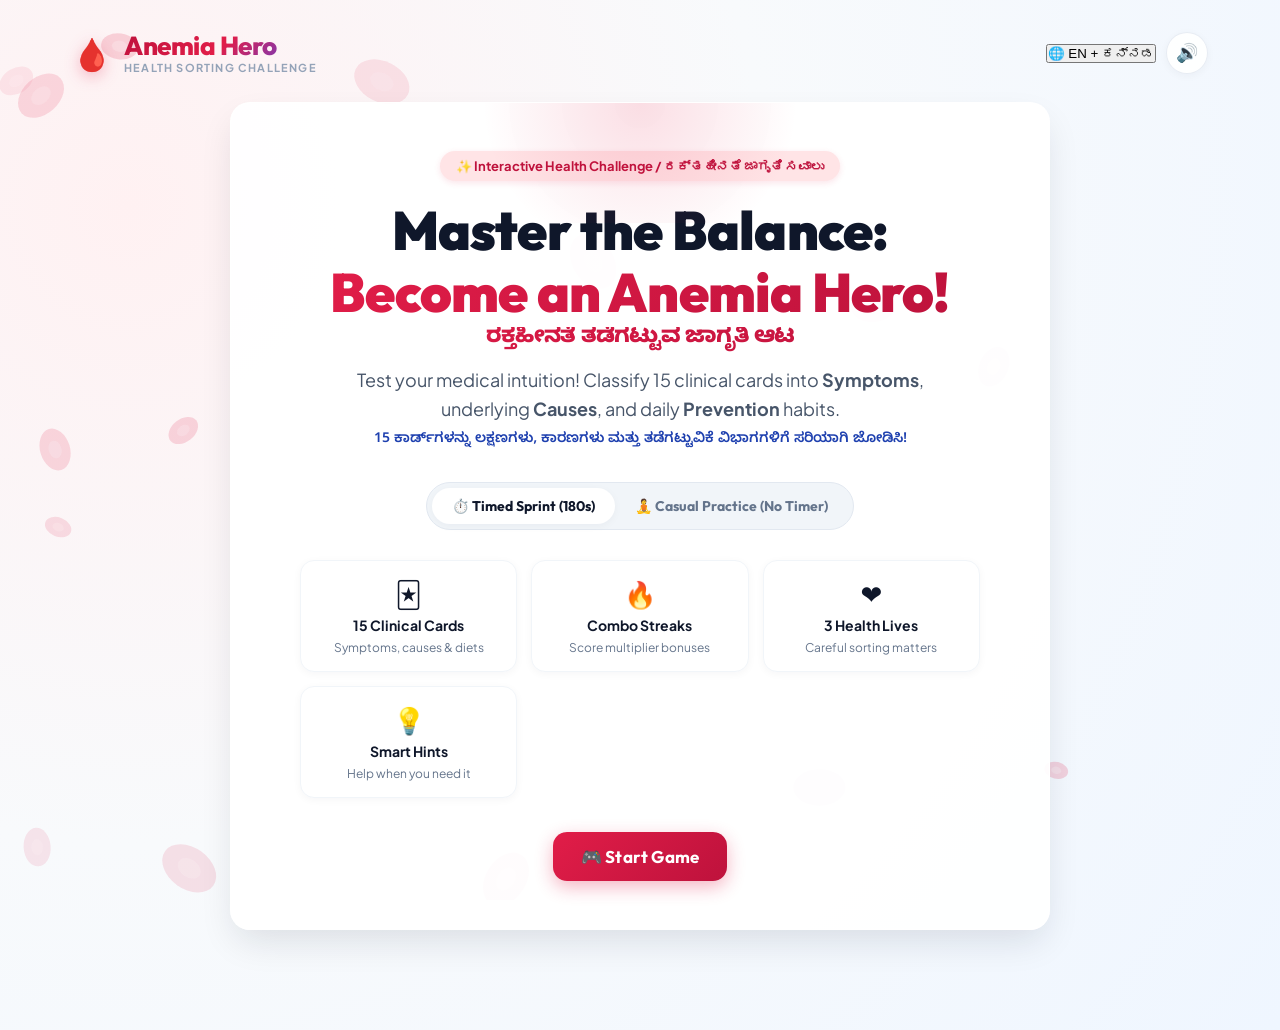
==== commit 74d833c7: "Update index.html" ====
--- a/index.html
+++ b/index.html
@@ -6,7 +6,7 @@
   <title>Anemia Hero — Health Sorting Challenge</title>
   <link rel="preconnect" href="https://fonts.googleapis.com">
   <link rel="preconnect" href="https://fonts.gstatic.com" crossorigin>
-  <link href="https://fonts.googleapis.com/css2?family=Outfit:wght@400;500;600;700;800;900&family=Plus+Jakarta+Sans:wght@400;500;600;700;800&display=swap" rel="stylesheet">
+  <link href="https://fonts.googleapis.com/css2?family=Noto+Sans+Kannada:wght@400;500;600;700;800&family=Outfit:wght@400;500;600;700;800;900&family=Plus+Jakarta+Sans:wght@400;500;600;700;800&display=swap" rel="stylesheet">
   <link rel="stylesheet" href="style.css">
 </head>
 <body>
@@ -26,6 +26,7 @@
         </div>
       </div>
       <div class="nav-actions">
+        <button id="langToggle" class="lang-toggle-btn" title="Toggle Language Mode">🌐 EN + ಕನ್ನಡ</button>
         <button id="soundToggle" class="icon-btn" title="Toggle Sound" aria-label="Toggle Sound">🔊</button>
       </div>
     </header>
@@ -33,10 +34,11 @@
     <!-- START SCREEN -->
     <section id="startScreen" class="screen active">
       <div class="start-container">
-        <div class="hero-badge">✨ Interactive Health Challenge</div>
-        <h2 class="start-title">Master the Balance:<br><span>Become an Anemia Hero!</span></h2>
+        <div class="hero-badge">✨ Interactive Health Challenge / ರಕ್ತಹೀನತೆ ಜಾಗೃತಿ ಸವಾಲು</div>
+        <h2 class="start-title">Master the Balance:<br><span>Become an Anemia Hero!</span><br><span style="font-size:22px; font-family:'Noto Sans Kannada'; font-weight:800; color:#1e40af; display:block; margin-top:4px;">ರಕ್ತಹೀನತೆ ತಡೆಗಟ್ಟುವ ಜಾಗೃತಿ ಆಟ</span></h2>
         <p class="start-desc">
-          Test your medical intuition! Classify 15 clinical cards into <b>Symptoms</b>, underlying <b>Causes</b>, and daily <b>Prevention</b> habits before time runs out.
+          Test your medical intuition! Classify 15 clinical cards into <b>Symptoms</b>, underlying <b>Causes</b>, and daily <b>Prevention</b> habits.<br>
+          <span style="font-family:'Noto Sans Kannada'; color:#1e40af; font-size:14px; font-weight:600; display:block; margin-top:6px;">15 ಕಾರ್ಡ್‌ಗಳನ್ನು ಲಕ್ಷಣಗಳು, ಕಾರಣಗಳು ಮತ್ತು ತಡೆಗಟ್ಟುವಿಕೆ ವಿಭಾಗಗಳಿಗೆ ಸರಿಯಾಗಿ ಜೋಡಿಸಿ!</span>
         </p>
 
         <!-- Mode selector -->
@@ -97,25 +99,27 @@
       <!-- Mission helper banner -->
       <div class="mission-banner">
         <div class="mission-text" id="missionText">
-          🎮 <b>Mission:</b> Drag a card into the matching category, or tap a card then tap the category zone.
+          🎮 <b>Mission / ಗುರಿ:</b> Drag each card into the matching category, or tap a card then tap the category.<br>
+          <span class="mission-kn">ಪ್ರತಿಯೊಂದು ಕಾರ್ಡ್ ಅನ್ನು ಸರಿಯಾದ ವಿಭಾಗಕ್ಕೆ ಎಳೆಯಿರಿ ಅಥವಾ ಮುಟ್ಟಿ ಆಯ್ಕೆಮಾಡಿ.</span>
         </div>
         <button class="hint-btn" id="hintBtn">💡 Hint (<span id="hintsLeft">2</span> left)</button>
       </div>
 
       <!-- Active Card Spotlight (Mobile One-Tap Quick Mode) -->
       <div class="mobile-spotlight-card" id="mobileSpotlightCard">
-        <div class="spotlight-top-badge">🎯 Current Card</div>
+        <div class="spotlight-top-badge">🎯 Current Card / ಪ್ರಸ್ತುತ ಕಾರ್ಡ್</div>
         <div class="spotlight-main">
           <span class="spotlight-icon" id="spotlightIcon">😮‍💨</span>
           <div class="spotlight-info">
             <h3 class="spotlight-title" id="spotlightTitle">Shortness of breath</h3>
+            <p class="spotlight-kn" id="spotlightKn">ಉಸಿರಾಟದ ತೊಂದರೆ</p>
             <p class="spotlight-hint" id="spotlightHint">Tap a category below 👇 or swipe</p>
           </div>
         </div>
         <div class="spotlight-swipe-guide">
-          <span>👈 Left: Symptoms</span>
-          <span>☝️ Up: Causes</span>
-          <span>Right: Prevention 👉</span>
+          <span>👈 Left: Symptoms / ಲಕ್ಷಣಗಳು</span>
+          <span>☝️ Up: Causes / ಕಾರಣಗಳು</span>
+          <span>Right: Prevention / ತಡೆಗಟ್ಟುವಿಕೆ 👉</span>
         </div>
       </div>
 
@@ -139,8 +143,8 @@
         <section class="zone symptoms" data-zone="symptoms" id="zone-symptoms">
           <div class="zone-header">
             <div class="zone-title-wrap">
-              <h3 class="zone-title">🔴 Symptoms</h3>
-              <p class="zone-desc">Physical & cognitive sensations felt by patient</p>
+              <h3 class="zone-title">🔴 Symptoms <span class="kn-sub">/ ಲಕ್ಷಣಗಳು</span></h3>
+              <p class="zone-desc">Physical sensations / ರೋಗಿಯು ಅನುಭವಿಸುವ ಲಕ್ಷಣಗಳು</p>
             </div>
             <span class="zone-counter" id="counter-symptoms">0 / 7</span>
           </div>
@@ -151,8 +155,8 @@
         <section class="zone reasons" data-zone="reasons" id="zone-reasons">
           <div class="zone-header">
             <div class="zone-title-wrap">
-              <h3 class="zone-title">🟣 Causes & Reasons</h3>
-              <p class="zone-desc">Nutritional deficiencies & medical factors</p>
+              <h3 class="zone-title">🟣 Causes & Reasons <span class="kn-sub">/ ಕಾರಣಗಳು</span></h3>
+              <p class="zone-desc">Nutritional deficiencies & medical factors / ರಕ್ತಹೀನತೆಗೆ ಕಾರಣಗಳು</p>
             </div>
             <span class="zone-counter" id="counter-reasons">0 / 5</span>
           </div>
@@ -163,8 +167,8 @@
         <section class="zone prevention" data-zone="prevention" id="zone-prevention">
           <div class="zone-header">
             <div class="zone-title-wrap">
-              <h3 class="zone-title">🟢 Prevention</h3>
-              <p class="zone-desc">Healthy diets, iron enhancers & medical care</p>
+              <h3 class="zone-title">🟢 Prevention <span class="kn-sub">/ ತಡೆಗಟ್ಟುವಿಕೆ</span></h3>
+              <p class="zone-desc">Healthy diets, iron enhancers & care / ತಡೆಗಟ್ಟುವ ಆಹಾರ ಮತ್ತು ಕ್ರಮಗಳು</p>
             </div>
             <span class="zone-counter" id="counter-prevention">0 / 3</span>
           </div>
@@ -189,17 +193,17 @@
         <div class="dock-buttons-row">
           <button type="button" class="dock-cat-btn symptoms" data-zone="symptoms" id="dockBtn-symptoms">
             <span class="btn-icon">🔴</span>
-            <span class="btn-name">Symptoms</span>
+            <span class="btn-name">Symptoms <small class="btn-kn">ಲಕ್ಷಣಗಳು</small></span>
             <span class="btn-count" id="mCount-symptoms">0/7</span>
           </button>
           <button type="button" class="dock-cat-btn reasons" data-zone="reasons" id="dockBtn-reasons">
             <span class="btn-icon">🟣</span>
-            <span class="btn-name">Causes</span>
+            <span class="btn-name">Causes <small class="btn-kn">ಕಾರಣಗಳು</small></span>
             <span class="btn-count" id="mCount-reasons">0/5</span>
           </button>
           <button type="button" class="dock-cat-btn prevention" data-zone="prevention" id="dockBtn-prevention">
             <span class="btn-icon">🟢</span>
-            <span class="btn-name">Prevention</span>
+            <span class="btn-name">Prevention <small class="btn-kn">ತಡೆಗಟ್ಟುವಿಕೆ</small></span>
             <span class="btn-count" id="mCount-prevention">0/3</span>
           </button>
         </div>
@@ -267,114 +271,144 @@
       {
         id: "shortness_breath",
         text: "Shortness of breath",
+        kn: "ಉಸಿರಾಟದ ತೊಂದರೆ",
         icon: "😮‍💨",
         category: "symptoms",
-        fact: "Tissues and vital organs receive inadequate oxygen due to low hemoglobin, causing rapid respiratory compensation."
+        fact: "Tissues and vital organs receive inadequate oxygen due to low hemoglobin, causing rapid respiratory compensation.",
+        factKn: "ಕಡಿಮೆ ಹಿಮೋಗ್ಲೋಬಿನ್ ಕಾರಣ ಅಂಗಾಂಶಗಳಿಗೆ ಆಮ್ಲಜನಕದ ಕೊರತೆಯಾಗಿ ಉಸಿರಾಟ ವೇಗವಾಗುತ್ತದೆ."
       },
       {
         id: "fast_heartbeat",
         text: "Fast heartbeat",
+        kn: "ಹೃದಯ ಬಡಿತ ವೇಗವಾಗುವುದು",
         icon: "💗",
         category: "symptoms",
-        fact: "The heart accelerates (tachycardia) to pump larger volumes of blood to compensate for deficient oxygen delivery."
+        fact: "The heart accelerates (tachycardia) to pump larger volumes of blood to compensate for deficient oxygen delivery.",
+        factKn: "ಆಮ್ಲಜನಕದ ಕೊರತೆಯನ್ನು ನೀಗಿಸಲು ಹೃದಯವು ರಕ್ತವನ್ನು ವೇಗವಾಗಿ ಪಂಪ್ ಮಾಡುತ್ತದೆ."
       },
       {
         id: "feeling_weak",
         text: "Feeling weak",
+        kn: "ದೌರ್ಬಲ್ಯ ಅನುಭವಿಸುವುದು",
         icon: "🪫",
         category: "symptoms",
-        fact: "Skeletal muscles are deprived of cellular oxygen, impairing mitochondrial ATP energy production."
+        fact: "Skeletal muscles are deprived of cellular oxygen, impairing mitochondrial ATP energy production.",
+        factKn: "ಸ್ನಾಯುಗಳಿಗೆ ಆಮ್ಲಜನಕದ ಕೊರತೆಯಾಗಿ ಶಕ್ತಿ ಉತ್ಪಾದನೆ ಕುಂಠಿತಗೊಂಡು ಸುಸ್ತು ಉಂಟಾಗುತ್ತದೆ."
       },
       {
         id: "difficulty_concentrating",
         text: "Difficulty concentrating",
+        kn: "ಗಮನ ಕೇಂದ್ರೀಕರಿಸಲು ಕಷ್ಟವಾಗುವುದು",
         icon: "🧠",
         category: "symptoms",
-        fact: "Reduced cerebral oxygen perfusion manifests as brain fog, poor memory retention, and low attention span."
+        fact: "Reduced cerebral oxygen perfusion manifests as brain fog, poor memory retention, and low attention span.",
+        factKn: "ಮೆದುಳಿಗೆ ಆಮ್ಲಜನಕ ಪೂರೈಕೆ ಕಡಿಮೆಯಾಗಿ ಏಕಾಗ್ರತೆ ಮತ್ತು ನೆನಪಿನ ಶಕ್ತಿ ಕುಂಠಿತವಾಗುತ್ತದೆ."
       },
       {
         id: "tired_small_activity",
         text: "Tired after small activity",
+        kn: "ಸ್ವಲ್ಪ ಕೆಲಸ ಮಾಡಿದರೂ ದಣಿವಾಗುವುದು",
         icon: "🏃",
         category: "symptoms",
-        fact: "Extreme exhaustion sets in even after trivial physical tasks because stamina reserve is severely depleted."
+        fact: "Extreme exhaustion sets in even after trivial physical tasks because stamina reserve is severely depleted.",
+        factKn: "ದೇಹದಲ್ಲಿ ಶಕ್ತಿಯ ಕೊರತೆಯಿಂದ ಸಣ್ಣ ಕೆಲಸಗಳನ್ನು ಮಾಡಿದರೂ ಅತಿಯಾದ ಆಯಾಸವಾಗುತ್ತದೆ."
       },
       {
         id: "brittle_nails",
         text: "Brittle nails",
+        kn: "ಉಗುರುಗಳು ಸುಲಭವಾಗಿ ಮುರಿಯುವುದು",
         icon: "💅",
         category: "symptoms",
-        fact: "Iron deficiency causes impaired keratin synthesis, leading to thin, brittle, or spoon-shaped nails (koilonychia)."
+        fact: "Iron deficiency causes impaired keratin synthesis, leading to thin, brittle, or spoon-shaped nails (koilonychia).",
+        factKn: "ಕಬ್ಬಿಣಾಂಶದ ಕೊರತೆಯಿಂದ ಉಗುರುಗಳು ತೆಳುವಾಗಿ, ಸುಲಭವಾಗಿ ಮುರಿಯುತ್ತವೆ (ಕೊಯಿಲೋನಿಕಿಯಾ)."
       },
       {
         id: "pica_cravings",
         text: "Pica / craving non-food items",
+        kn: "ಆಹಾರವಲ್ಲದ ವಸ್ತುಗಳನ್ನು ತಿನ್ನಬೇಕೆಂಬ ಬಯಕೆ (ಪಿಕಾ)",
         icon: "🧊",
         category: "symptoms",
-        fact: "Severe iron deficiency often triggers compulsive cravings for ice (pagophagia), chalk, starch, or soil."
+        fact: "Severe iron deficiency often triggers compulsive cravings for ice (pagophagia), chalk, starch, or soil.",
+        factKn: "ತೀವ್ರ ರಕ್ತಹೀನತೆಯು ಮಂಜುಗಡ್ಡೆ, ಮಣ್ಣು, ಸೀಮೆಸುಣ್ಣ ತಿನ್ನುವ ತೀವ್ರ ಹಂಬಲವನ್ನು ಉಂಟುಮಾಡುತ್ತದೆ."
       },
       {
         id: "heavy_bleeding",
         text: "Heavy menstrual bleeding",
+        kn: "ಅತಿಯಾದ ಮುಟ್ಟಿನ ರಕ್ತಸ್ರಾವ",
         icon: "🩸",
         category: "reasons",
-        fact: "Menorrhagia produces recurrent blood loss exceeding iron replenishment, making it a leading cause of anemia in women."
+        fact: "Menorrhagia produces recurrent blood loss exceeding iron replenishment, making it a leading cause of anemia in women.",
+        factKn: "ಹೆಚ್ಚಿನ ರಕ್ತಸ್ರಾವದಿಂದ ದೇಹದಲ್ಲಿನ ಕಬ್ಬಿಣದ ಅಂಶ ಕಡಿಮೆಯಾಗಿ ರಕ್ತಹೀನತೆಗೆ ಕಾರಣವಾಗುತ್ತದೆ."
       },
       {
         id: "low_iron_intake",
         text: "Low iron intake",
+        kn: "ಆಹಾರದಲ್ಲಿ ಕಬ್ಬಿಣಾಂಶ ಕಡಿಮೆ ಇರುವುದು",
         icon: "🥗",
         category: "reasons",
-        fact: "Diets deficient in iron-dense food staples fail to meet the daily metabolic requirements of the bone marrow."
+        fact: "Diets deficient in iron-dense food staples fail to meet the daily metabolic requirements of the bone marrow.",
+        factKn: "ದೈನಂದಿನ ಆಹಾರದಲ್ಲಿ ಕಬ್ಬಿಣಾಂಶಯುಕ್ತ ಆಹಾರಗಳ ಕೊರತೆಯು ಕೆಂಪು ರಕ್ತಕಣಗಳ ಉತ್ಪಾದನೆ ಕುಂಠಿತಗೊಳಿಸುತ್ತದೆ."
       },
       {
         id: "b12_deficiency",
         text: "Vitamin B12 deficiency",
+        kn: "ವಿಟಮಿನ್ B12 ಕೊರತೆ",
         icon: "🧬",
         category: "reasons",
-        fact: "Vitamin B12 is essential for DNA synthesis during erythrocyte division; its absence causes megaloblastic anemia."
+        fact: "Vitamin B12 is essential for DNA synthesis during erythrocyte division; its absence causes megaloblastic anemia.",
+        factKn: "ವಿಟಮಿನ್ B12 ಕೊರತೆಯು ಆರೋಗ್ಯಕರ ಕೆಂಪು ರಕ್ತಕಣಗಳ ಬೆಳವಣಿಗೆಗೆ ಅಡ್ಡಿಯಾಗುತ್ತದೆ."
       },
       {
         id: "folate_deficiency",
         text: "Folate deficiency",
+        kn: "ಫೋಲೇಟ್ ಕೊರತೆ",
         icon: "🥦",
         category: "reasons",
-        fact: "Folate (Vitamin B9) is required for rapid red blood cell maturation. Deficiency results in abnormally enlarged cells."
+        fact: "Folate (Vitamin B9) is required for rapid red blood cell maturation. Deficiency results in abnormally enlarged cells.",
+        factKn: "ಫೋಲೇಟ್ (ವಿಟಮಿನ್ B9) ಕೊರತೆಯಿಂದ ರಕ್ತಕಣಗಳ ಪಕ್ವತೆ ಕಡಿಮೆಯಾಗುತ್ತದೆ."
       },
       {
         id: "long_term_illness",
         text: "Long-term illness",
+        kn: "ದೀರ್ಘಕಾಲದ ಅನಾರೋಗ್ಯ",
         icon: "🏥",
         category: "reasons",
-        fact: "Chronic inflammatory illnesses trigger hepcidin elevation, which locks iron within storage macrophages."
+        fact: "Chronic inflammatory illnesses trigger hepcidin elevation, which locks iron within storage macrophages.",
+        factKn: "ದೀರ್ಘಕಾಲದ ಕಾಯಿಲೆಗಳು ರಕ್ತಕಣಗಳ ನೈಸರ್ಗಿಕ ಉತ್ಪಾದನೆಯನ್ನು ಕುಂಠಿತಗೊಳಿಸುತ್ತವೆ."
       },
       {
         id: "eat_iron_rich",
         text: "Eat iron-rich foods",
+        kn: "ಕಬ್ಬಿಣಾಂಶ ಸಮೃದ್ಧ ಆಹಾರ ಸೇವಿಸಿ",
         icon: "🥬",
         category: "prevention",
-        fact: "Consuming dark leafy greens, legumes, dates, poultry, and fortified cereals replenishes ferritin storage levels."
+        fact: "Consuming dark leafy greens, legumes, dates, poultry, and fortified cereals replenishes ferritin storage levels.",
+        factKn: "ಹಸಿರು ಸೊಪ್ಪುಗಳು, ಕಾಳುಗಳು, ಖರ್ಜೂರ ಮತ್ತು ಬೆಲ್ಲ ಸೇವನೆಯು ರಕ್ತದಲ್ಲಿ ಕಬ್ಬಿಣವನ್ನು ಹೆಚ್ಚಿಸುತ್ತದೆ."
       },
       {
         id: "iron_advised",
         text: "Take iron only when advised",
+        kn: "ಆರೋಗ್ಯ ಕಾರ್ಯಕರ್ತರ ಸಲಹೆಯಂತೆ ಮಾತ್ರ ಕಬ್ಬಿಣದ ಮಾತ್ರೆಗಳನ್ನು ತೆಗೆದುಕೊಳ್ಳಿ",
         icon: "💊",
         category: "prevention",
-        fact: "Iron supplementation requires accurate clinical dosing to prevent toxicity or gastrointestinal side effects."
+        fact: "Iron supplementation requires accurate clinical dosing to prevent toxicity or gastrointestinal side effects.",
+        factKn: "ವೈದ್ಯರು ಅಥವಾ ಆರೋಗ್ಯ ಕಾರ್ಯಕರ್ತರ ಸೂಕ್ತ ಸಲಹೆಯ ಮೇರೆಗೆ ಮಾತ್ರ ಮಾತ್ರೆಗಳನ್ನು ತೆಗೆದುಕೊಳ್ಳಬೇಕು."
       },
       {
         id: "vit_c_iron",
         text: "Eat vitamin-C-rich foods with iron",
+        kn: "ಕಬ್ಬಿಣಾಂಶಯುಕ್ತ ಆಹಾರದ ಜೊತೆಗೆ ವಿಟಮಿನ್ C ಸಮೃದ್ಧ ಆಹಾರ ಸೇವಿಸಿ",
         icon: "🍊",
         category: "prevention",
-        fact: "Ascorbic acid (Vitamin C) reduces non-heme ferric iron (Fe3+) into soluble ferrous iron (Fe2+), boosting gut absorption by up to 3x."
+        fact: "Ascorbic acid (Vitamin C) reduces non-heme ferric iron (Fe3+) into soluble ferrous iron (Fe2+), boosting gut absorption by up to 3x.",
+        factKn: "ನೆಲ್ಲಿಕಾಯಿ, ಕಿತ್ತಳೆ, ನಿಂಬೆಯಂತಹ ವಿಟಮಿನ್ C ಆಹಾರಗಳು ಕಬ್ಬಿಣಾಂಶವನ್ನು ದೇಹವು ಹೀರಿಕೊಳ್ಳಲು ನೆರವಾಗುತ್ತವೆ."
       }
     ];
 
     const categoryMeta = {
-      symptoms: { name: "Symptoms", color: "#e11d48", total: 7 },
-      reasons: { name: "Causes & Reasons", color: "#7c3aed", total: 5 },
-      prevention: { name: "Prevention", color: "#059669", total: 3 }
+      symptoms: { name: "Symptoms", kn: "ಲಕ್ಷಣಗಳು", color: "#e11d48", total: 7 },
+      reasons: { name: "Causes & Reasons", kn: "ಕಾರಣಗಳು", color: "#7c3aed", total: 5 },
+      prevention: { name: "Prevention", kn: "ತಡೆಗಟ್ಟುವಿಕೆ", color: "#059669", total: 3 }
     };
 
     /* =========================================================================
@@ -761,12 +795,16 @@
         spotlight.style.opacity = "1";
         $("spotlightIcon").textContent = cardElement.dataset.icon;
         $("spotlightTitle").textContent = cardElement.dataset.text;
+        const knEl = $("spotlightKn");
+        if (knEl) knEl.textContent = cardElement.dataset.kn || "";
         $("spotlightHint").textContent = "Tap category below 👇 or swipe";
         if (dockPrompt) dockPrompt.textContent = `"${cardElement.dataset.text}"`;
       } else {
         spotlight.style.opacity = "0.5";
         $("spotlightTitle").textContent = "All cards sorted!";
-        $("spotlightHint").textContent = "Great job!";
+        const knEl = $("spotlightKn");
+        if (knEl) knEl.textContent = "ಎಲ್ಲಾ ಕಾರ್ಡ್‌ಗಳನ್ನು ಜೋಡಿಸಲಾಗಿದೆ!";
+        $("spotlightHint").textContent = "Great job! / ಅತ್ಯುತ್ತಮ!";
         if (dockPrompt) dockPrompt.textContent = "Done!";
       }
     }
@@ -835,12 +873,15 @@
         card.dataset.id = item.id;
         card.dataset.category = item.category;
         card.dataset.text = item.text;
+        card.dataset.kn = item.kn;
         card.dataset.icon = item.icon;
         card.dataset.fact = item.fact;
+        card.dataset.factKn = item.factKn;
 
         card.innerHTML = `
           <span class="card-icon">${item.icon}</span>
           <span class="card-label">${item.text}</span>
+          <span class="card-kn">${item.kn}</span>
         `;
 
         // Desktop Drag events
@@ -915,8 +956,8 @@
           $("livesVal").textContent = "❤️".repeat(Math.max(0, lives)) + "🖤".repeat(Math.max(0, 3 - lives));
         }
 
-        const actualName = categoryMeta[cardCategory].name;
-        $("gameMsg").innerHTML = `❌ <b>Not quite!</b> "${cardElement.dataset.text}" is actually a <b>${actualName}</b>.`;
+        const actualMeta = categoryMeta[cardCategory];
+        $("gameMsg").innerHTML = `❌ <b>Not quite! / ತಪ್ಪಾಗಿದೆ!</b> "${cardElement.dataset.text} (${cardElement.dataset.kn})" is a <b>${actualMeta.name} / ${actualMeta.kn}</b>.`;
         $("gameMsg").className = "game-message error";
 
         // Shake card & spotlight
@@ -977,11 +1018,11 @@
       // Create mini placed chip
       const mini = document.createElement("span");
       mini.className = "mini-badge";
-      mini.innerHTML = `<span>${cardElement.dataset.icon}</span> <span>${cardElement.dataset.text}</span>`;
+      mini.innerHTML = `<span>${cardElement.dataset.icon}</span> <span>${cardElement.dataset.text}</span> <span class="mini-kn">(${cardElement.dataset.kn})</span>`;
       mini.title = "Click to read clinical fact";
       mini.addEventListener("click", e => {
         e.stopPropagation();
-        openFactModal(cardElement.dataset.text, cardElement.dataset.icon, cardCategory, cardElement.dataset.fact);
+        openFactModal(cardElement.dataset.text, cardElement.dataset.icon, cardCategory, cardElement.dataset.fact, cardElement.dataset.kn, cardElement.dataset.factKn);
       });
 
       targetZoneElement.querySelector(".placed-tray").appendChild(mini);
@@ -998,7 +1039,7 @@
 
       $("remainingVal").textContent = `${remainingCards} cards left`;
       $("cardBadge").textContent = `${remainingCards} remaining`;
-      $("gameMsg").innerHTML = `✅ <b>Correct!</b> "${mini.innerText}" sorted properly.`;
+      $("gameMsg").innerHTML = `✅ <b>Correct! / ಸರಿ!</b> "${cardElement.dataset.text} (${cardElement.dataset.kn})" sorted properly.`;
       $("gameMsg").className = "game-message correct";
 
       // If zone completed, burst mini confetti
@@ -1149,13 +1190,14 @@
     });
 
     // Factoid Modal
-    function openFactModal(title, icon, category, fact) {
+    function openFactModal(title, icon, category, fact, kn = "", factKn = "") {
       sound.playSelect();
       $("modalIcon").textContent = icon;
-      $("modalTitle").textContent = title;
-      $("modalCategoryTag").textContent = categoryMeta[category].name;
+      $("modalTitle").innerHTML = `${title}<br><span style="font-size:16px; color:#1e40af; font-family:'Noto Sans Kannada', sans-serif;">${kn}</span>`;
+      const catMeta = categoryMeta[category];
+      $("modalCategoryTag").textContent = `${catMeta.name} / ${catMeta.kn}`;
       $("modalCategoryTag").className = `fact-category-tag review-pill ${category}`;
-      $("modalBody").textContent = fact;
+      $("modalBody").innerHTML = `${fact}<br><br><span style="color:#1e40af; font-family:'Noto Sans Kannada', sans-serif; font-size:14px; display:block; line-height:1.45;">${factKn}</span>`;
       $("factModal").classList.add("active");
     }
 
@@ -1187,12 +1229,12 @@
         sound.playFanfare();
         fireConfetti(120);
         $("resultEmoji").textContent = "🏆";
-        $("resultHeading").textContent = "Sensational Victory!";
+        $("resultHeading").textContent = "Sensational Victory! / ಅದ್ಭುತ ವಿಜಯ!";
         $("resultStars").textContent = accuracy >= 90 ? "⭐⭐⭐" : (accuracy >= 70 ? "⭐⭐" : "⭐");
       } else {
         sound.playError();
         $("resultEmoji").textContent = "💪";
-        $("resultHeading").textContent = reasonMsg || "Good Effort!";
+        $("resultHeading").textContent = reasonMsg ? `${reasonMsg} / ಪ್ರಯತ್ನ ಮುಂದುವರಿಸಿ!` : "Good Effort! / ಉತ್ತಮ ಪ್ರಯತ್ನ!";
         $("resultStars").textContent = "⭐";
       }
 
@@ -1207,7 +1249,7 @@
       if (score > bestScore) {
         localStorage.setItem("anemia_hero_high_score", score);
         $("bestScoreVal").textContent = score;
-        $("highScoreTag").textContent = "🎉 NEW PERSONAL BEST!";
+        $("highScoreTag").textContent = "🎉 NEW PERSONAL BEST / ಹೊಸ ದಾಖಲೆ!";
       } else {
         $("bestScoreVal").textContent = bestScore;
         $("highScoreTag").textContent = `🏆 Personal Best: ${bestScore}`;
@@ -1220,10 +1262,37 @@
         const row = document.createElement("div");
         row.className = "review-item";
         row.innerHTML = `
-          <span class="review-pill ${item.category}">${categoryMeta[item.category].name}</span>
-          <span class="review-text"><b>${item.icon} ${item.text}:</b> ${item.fact}</span>
+          <span class="review-pill ${item.category}">${categoryMeta[item.category].name} / ${categoryMeta[item.category].kn}</span>
+          <span class="review-text">
+            <b>${item.icon} ${item.text}</b> <span class="card-kn" style="display:inline; margin-left:4px;">(${item.kn})</span>: ${item.fact}
+            <span class="review-fact-kn">${item.factKn}</span>
+          </span>
         `;
         reviewList.appendChild(row);
+      });
+    }
+
+    // Language Toggle Listener
+    let currentLangMode = "bilingual";
+    const langBtn = $("langToggle");
+    if (langBtn) {
+      langBtn.addEventListener("click", () => {
+        if (currentLangMode === "bilingual") {
+          currentLangMode = "kn";
+          langBtn.textContent = "🇮🇳 ಕನ್ನಡ (Kannada)";
+          document.body.classList.add("lang-kn-only");
+          document.body.classList.remove("lang-en-only");
+        } else if (currentLangMode === "kn") {
+          currentLangMode = "en";
+          langBtn.textContent = "🇬🇧 English";
+          document.body.classList.add("lang-en-only");
+          document.body.classList.remove("lang-kn-only");
+        } else {
+          currentLangMode = "bilingual";
+          langBtn.textContent = "🌐 EN + ಕನ್ನಡ";
+          document.body.classList.remove("lang-kn-only", "lang-en-only");
+        }
+        sound.playSelect();
       });
     }
 
--- a/style.css
+++ b/style.css
@@ -1007,6 +1007,17 @@
       50% { transform: translateY(-8px) rotate(6deg); }
     }
 
+    /* Mobile Spotlight & Category Dock (Hidden by default on Desktop) */
+    .mobile-spotlight-card {
+      display: none;
+    }
+    .mobile-category-dock {
+      display: none;
+    }
+    .mobile-placed-toggle {
+      display: none;
+    }
+
     /* Responsive adjustments */
     @media (max-width: 960px) {
       .cards-grid {
@@ -1014,21 +1025,316 @@
       }
     }
 
-    @media (max-width: 720px) {
+    @media (max-width: 768px) {
+      body {
+        padding-bottom: 95px; /* Prevent dock from overlapping content */
+      }
+
+      .app {
+        padding: 12px 10px 105px;
+      }
+
+      /* Compact header for mobile */
+      .game-header {
+        padding: 10px 12px;
+        margin-bottom: 10px;
+      }
+      .game-stats-row {
+        gap: 8px;
+      }
+      .stats-group {
+        gap: 6px;
+      }
+      .stat-pill {
+        padding: 5px 9px;
+        font-size: 12px;
+        gap: 4px;
+      }
+      .stat-value {
+        font-size: 13px;
+      }
+      .mission-banner {
+        padding: 8px 12px;
+        margin-bottom: 10px;
+      }
+      .mission-text {
+        font-size: 12px;
+      }
+      .hint-btn {
+        padding: 4px 10px;
+        font-size: 12px;
+      }
+
+      /* Active Card Spotlight for Mobile */
+      .mobile-spotlight-card {
+        display: flex;
+        flex-direction: column;
+        align-items: center;
+        background: #ffffff;
+        border: 2px solid #e11d48;
+        border-radius: var(--radius-lg);
+        padding: 12px 14px;
+        margin-bottom: 10px;
+        box-shadow: 0 6px 20px rgba(225, 29, 72, 0.16);
+        position: relative;
+        user-select: none;
+        touch-action: pan-y;
+        transition: transform 0.15s ease, border-color 0.15s;
+      }
+
+      .spotlight-top-badge {
+        display: inline-flex;
+        align-items: center;
+        gap: 4px;
+        font-size: 11px;
+        font-weight: 800;
+        text-transform: uppercase;
+        letter-spacing: 0.8px;
+        color: #e11d48;
+        background: #fff1f2;
+        padding: 3px 10px;
+        border-radius: 999px;
+        margin-bottom: 6px;
+      }
+
+      .spotlight-main {
+        display: flex;
+        align-items: center;
+        gap: 12px;
+        width: 100%;
+      }
+
+      .spotlight-icon {
+        font-size: 40px;
+        filter: drop-shadow(0 2px 5px rgba(0,0,0,0.12));
+        animation: pulseIcon 1.4s infinite alternate ease-in-out;
+      }
+
+      @keyframes pulseIcon {
+        from { transform: scale(1); }
+        to { transform: scale(1.1); }
+      }
+
+      .spotlight-info {
+        text-align: left;
+        flex: 1;
+      }
+
+      .spotlight-title {
+        font-family: 'Outfit', sans-serif;
+        font-size: 16px;
+        font-weight: 800;
+        color: var(--text-main);
+        line-height: 1.25;
+        margin-bottom: 2px;
+      }
+
+      .spotlight-hint {
+        font-size: 11px;
+        color: #64748b;
+        font-weight: 600;
+      }
+
+      .spotlight-swipe-guide {
+        display: flex;
+        justify-content: space-between;
+        width: 100%;
+        margin-top: 8px;
+        padding-top: 6px;
+        border-top: 1px dashed #e2e8f0;
+        font-size: 10px;
+        font-weight: 700;
+        color: #94a3b8;
+      }
+
+      /* Horizontal scrollable ribbon for remaining cards */
+      .cards-section-title {
+        margin-bottom: 4px;
+      }
+      .cards-section-title h4 {
+        font-size: 13px;
+      }
+
+      .cards-grid {
+        display: flex;
+        flex-wrap: nowrap;
+        overflow-x: auto;
+        -webkit-overflow-scrolling: touch;
+        gap: 8px;
+        padding: 4px 2px 10px;
+        margin-bottom: 10px;
+        min-height: auto;
+        scrollbar-width: none;
+      }
+      .cards-grid::-webkit-scrollbar {
+        display: none;
+      }
+
+      .card {
+        flex: 0 0 115px;
+        min-width: 115px;
+        max-width: 125px;
+        min-height: 76px;
+        padding: 8px 6px;
+        border-radius: 12px;
+      }
+      .card-icon {
+        font-size: 22px;
+      }
+      .card-label {
+        font-size: 11px;
+        line-height: 1.2;
+      }
+
+      /* Collapsible Placed Cards Drawer */
+      .mobile-placed-toggle {
+        display: flex;
+        justify-content: center;
+        margin-bottom: 10px;
+      }
+
+      .mobile-placed-toggle button {
+        font-size: 12px;
+        padding: 7px 16px;
+        border-radius: 999px;
+      }
+
       .zones-grid {
+        display: none; /* hidden until toggled on mobile */
         grid-template-columns: 1fr;
-      }
+        gap: 10px;
+        margin-bottom: 14px;
+      }
+
+      .zones-grid.show-mobile {
+        display: grid;
+        animation: screenFade 0.25s ease-out;
+      }
+
       .zone {
-        min-height: 160px;
-      }
-      .cards-grid {
-        grid-template-columns: repeat(2, 1fr);
-      }
-      .app {
-        padding: 16px 12px 40px;
-      }
+        min-height: 120px;
+        padding: 12px;
+      }
+      .zone-title {
+        font-size: 16px;
+      }
+
+      /* Fixed Bottom Sticky Quick-Action Dock */
+      .mobile-category-dock {
+        display: flex;
+        flex-direction: column;
+        position: fixed;
+        bottom: 0;
+        left: 0;
+        right: 0;
+        background: rgba(255, 255, 255, 0.96);
+        backdrop-filter: blur(20px);
+        -webkit-backdrop-filter: blur(20px);
+        border-top: 1px solid rgba(226, 232, 240, 0.95);
+        padding: 8px 10px calc(8px + env(safe-area-inset-bottom, 0px));
+        box-shadow: 0 -8px 24px rgba(15, 23, 42, 0.12);
+        z-index: 950;
+        gap: 5px;
+      }
+
+      .dock-prompt-bar {
+        display: flex;
+        align-items: center;
+        justify-content: space-between;
+        font-size: 11px;
+        font-weight: 700;
+        color: #64748b;
+        padding: 0 4px;
+      }
+
+      .dock-prompt-text {
+        color: #0f172a;
+        font-weight: 800;
+        white-space: nowrap;
+        overflow: hidden;
+        text-overflow: ellipsis;
+        max-width: 65%;
+      }
+
+      .dock-buttons-row {
+        display: grid;
+        grid-template-columns: repeat(3, 1fr);
+        gap: 8px;
+      }
+
+      .dock-cat-btn {
+        border: none;
+        border-radius: 14px;
+        padding: 10px 4px;
+        display: flex;
+        flex-direction: column;
+        align-items: center;
+        justify-content: center;
+        gap: 3px;
+        cursor: pointer;
+        font-family: 'Outfit', sans-serif;
+        transition: transform 0.12s, box-shadow 0.12s, filter 0.12s;
+        user-select: none;
+        -webkit-tap-highlight-color: transparent;
+      }
+
+      .dock-cat-btn:active {
+        transform: scale(0.94);
+      }
+
+      .dock-cat-btn .btn-icon {
+        font-size: 18px;
+      }
+
+      .dock-cat-btn .btn-name {
+        font-size: 13px;
+        font-weight: 800;
+        line-height: 1.1;
+      }
+
+      .dock-cat-btn .btn-count {
+        font-size: 10px;
+        font-weight: 800;
+        padding: 2px 6px;
+        border-radius: 999px;
+      }
+
+      /* Dock Button Colors */
+      .dock-cat-btn.symptoms {
+        background: #fff1f2;
+        border: 1.5px solid #fecdd3;
+        color: #e11d48;
+        box-shadow: 0 2px 8px rgba(225, 29, 72, 0.12);
+      }
+      .dock-cat-btn.symptoms .btn-count {
+        background: #ffe4e6;
+        color: #be123c;
+      }
+
+      .dock-cat-btn.reasons {
+        background: #faf5ff;
+        border: 1.5px solid #ddd6fe;
+        color: #7c3aed;
+        box-shadow: 0 2px 8px rgba(124, 58, 237, 0.12);
+      }
+      .dock-cat-btn.reasons .btn-count {
+        background: #ede9fe;
+        color: #6d28d9;
+      }
+
+      .dock-cat-btn.prevention {
+        background: #f0fdf4;
+        border: 1.5px solid #a7f3d0;
+        color: #059669;
+        box-shadow: 0 2px 8px rgba(5, 150, 105, 0.12);
+      }
+      .dock-cat-btn.prevention .btn-count {
+        background: #d1fae5;
+        color: #047857;
+      }
+
       .start-container, .result-container {
-        padding: 32px 18px;
+        padding: 28px 16px;
       }
       .result-stats-grid {
         grid-template-columns: 1fr;
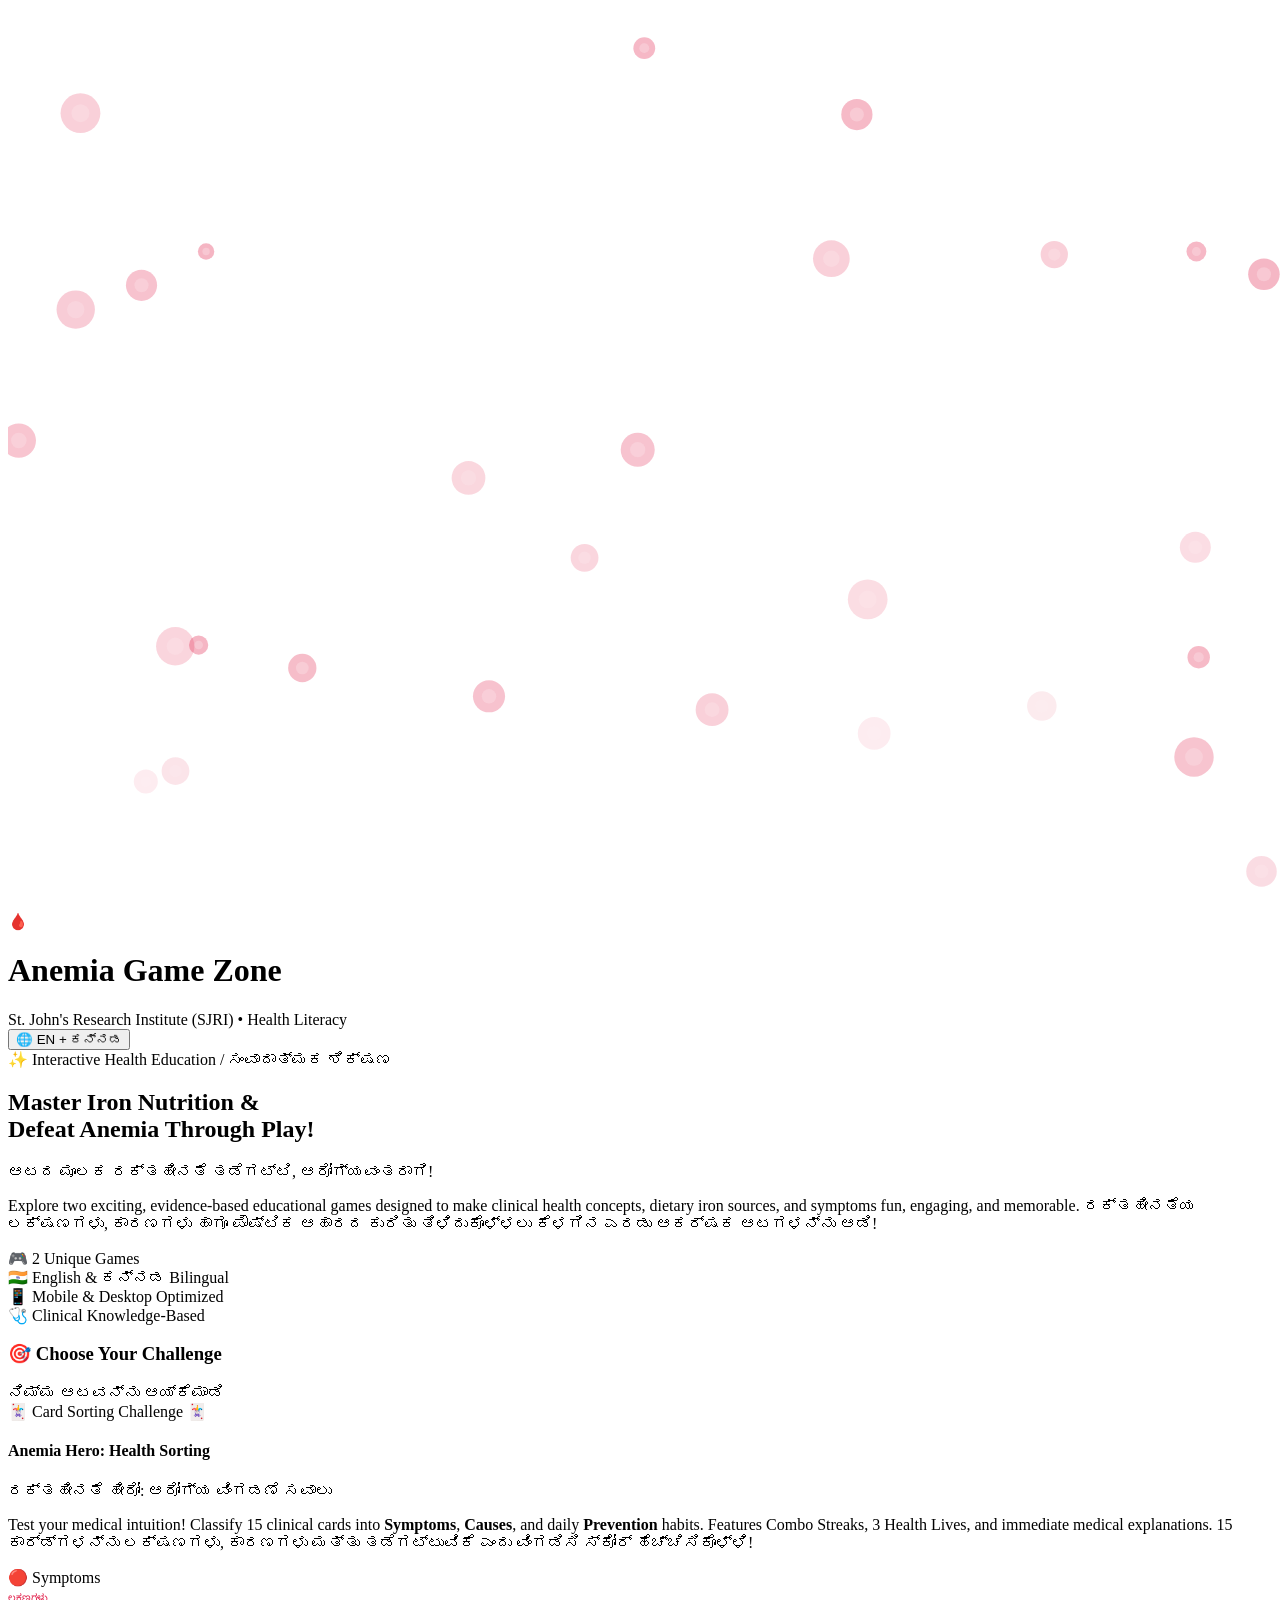
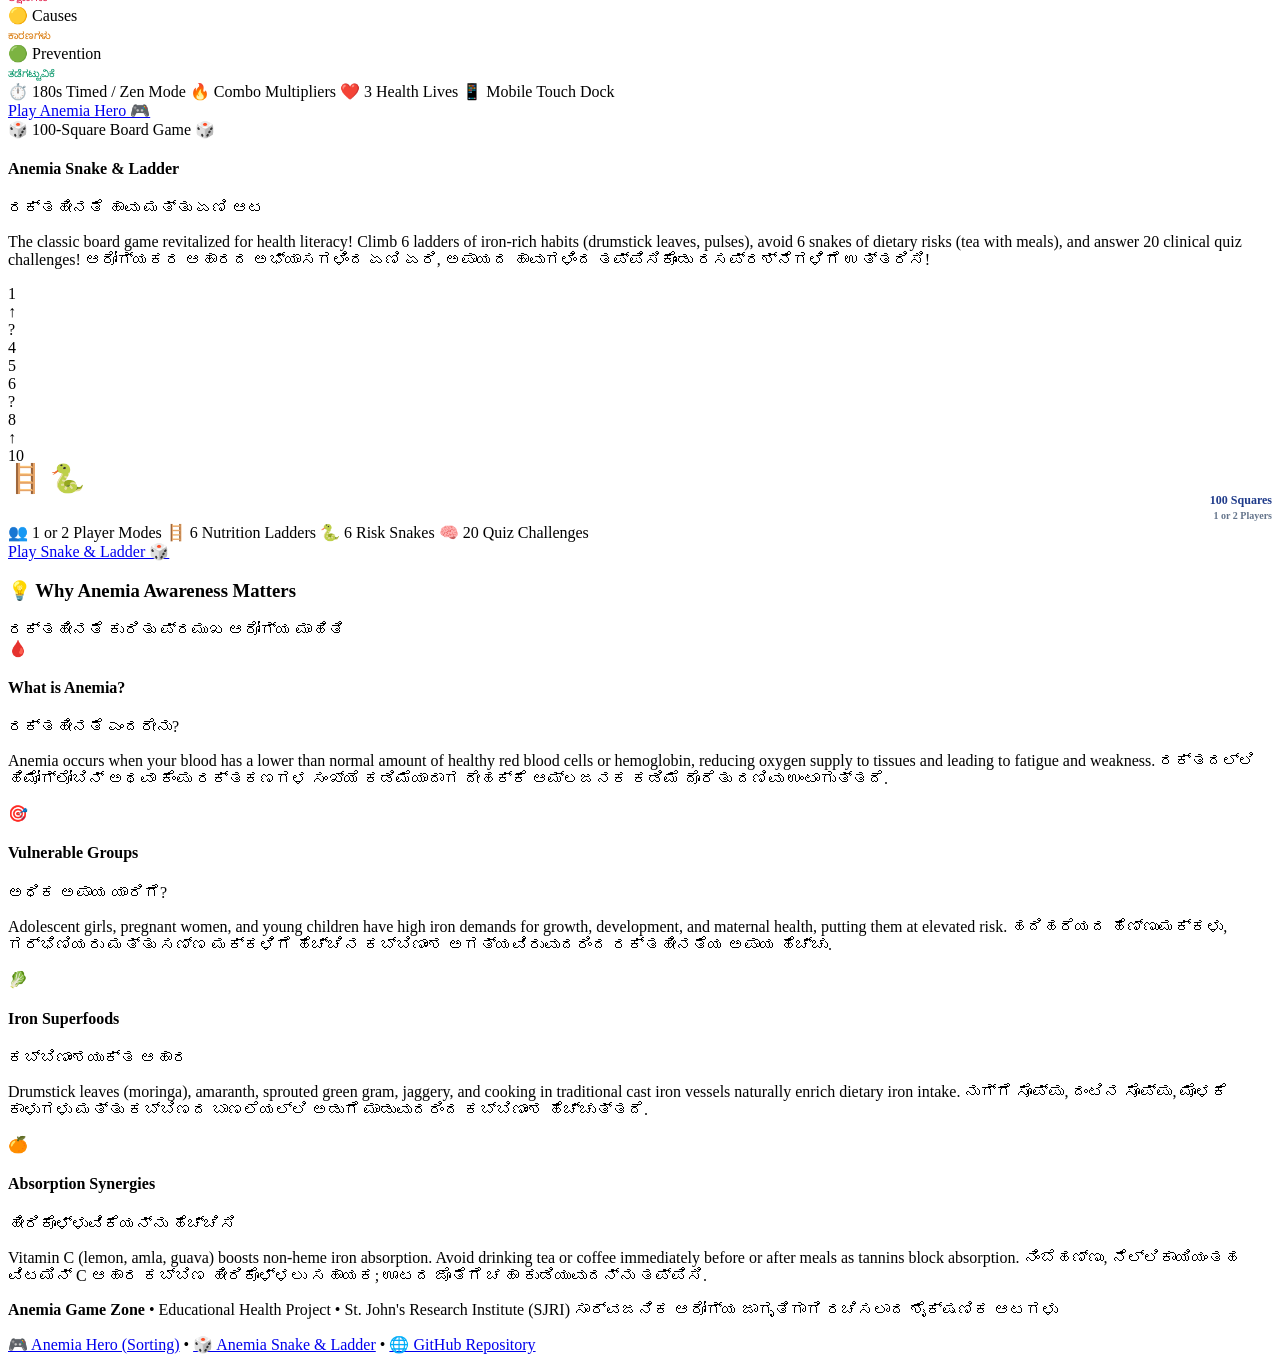
==== commit 43b12fc8: "Update index.html" ====
--- a/index.html
+++ b/index.html
@@ -3,1303 +3,343 @@
 <head>
   <meta charset="UTF-8">
   <meta name="viewport" content="width=device-width, initial-scale=1.0">
-  <title>Anemia Hero — Health Sorting Challenge</title>
+  <meta name="description" content="Anemia Game Zone — Two interactive educational games on anemia awareness, iron nutrition, and health prevention in English and Kannada.">
+  <title>Anemia Game Zone | ರಕ್ತಹೀನತೆ ಜಾಗೃತಿ ಆಟಗಳು</title>
   <link rel="preconnect" href="https://fonts.googleapis.com">
   <link rel="preconnect" href="https://fonts.gstatic.com" crossorigin>
   <link href="https://fonts.googleapis.com/css2?family=Noto+Sans+Kannada:wght@400;500;600;700;800&family=Outfit:wght@400;500;600;700;800;900&family=Plus+Jakarta+Sans:wght@400;500;600;700;800&display=swap" rel="stylesheet">
-  <link rel="stylesheet" href="style.css">
+  <link rel="stylesheet" href="portal.css">
 </head>
 <body>
   <!-- Ambient floating red blood cells background -->
   <canvas id="ambientCanvas"></canvas>
-  <!-- Confetti canvas for victory celebration -->
-  <canvas id="confettiCanvas"></canvas>
-
-  <div class="app">
-    <!-- Top Branding & Navigation Bar -->
-    <header class="brand-bar">
-      <div class="brand-logo">
-        <span class="logo-icon">🩸</span>
-        <div>
-          <h1 class="brand-title">Anemia Hero</h1>
-          <p class="brand-subtitle">Health Sorting Challenge</p>
-        </div>
-      </div>
-      <div class="nav-actions">
-        <button id="langToggle" class="lang-toggle-btn" title="Toggle Language Mode">🌐 EN + ಕನ್ನಡ</button>
-        <button id="soundToggle" class="icon-btn" title="Toggle Sound" aria-label="Toggle Sound">🔊</button>
+
+  <div class="portal-container">
+    <!-- Top Header Bar -->
+    <header class="top-header">
+      <div class="brand-section">
+        <div class="brand-icon-wrap">🩸</div>
+        <div class="brand-texts">
+          <h1>Anemia Game Zone</h1>
+          <div class="initiative-tag">
+            <span></span> St. John's Research Institute (SJRI) • Health Literacy
+          </div>
+        </div>
+      </div>
+      <div class="top-actions">
+        <button id="langToggleBtn" class="lang-btn" title="Toggle Language View">
+          🌐 <span id="langBtnText">EN + ಕನ್ನಡ</span>
+        </button>
       </div>
     </header>
 
-    <!-- START SCREEN -->
-    <section id="startScreen" class="screen active">
-      <div class="start-container">
-        <div class="hero-badge">✨ Interactive Health Challenge / ರಕ್ತಹೀನತೆ ಜಾಗೃತಿ ಸವಾಲು</div>
-        <h2 class="start-title">Master the Balance:<br><span>Become an Anemia Hero!</span><br><span style="font-size:22px; font-family:'Noto Sans Kannada'; font-weight:800; color:#1e40af; display:block; margin-top:4px;">ರಕ್ತಹೀನತೆ ತಡೆಗಟ್ಟುವ ಜಾಗೃತಿ ಆಟ</span></h2>
-        <p class="start-desc">
-          Test your medical intuition! Classify 15 clinical cards into <b>Symptoms</b>, underlying <b>Causes</b>, and daily <b>Prevention</b> habits.<br>
-          <span style="font-family:'Noto Sans Kannada'; color:#1e40af; font-size:14px; font-weight:600; display:block; margin-top:6px;">15 ಕಾರ್ಡ್‌ಗಳನ್ನು ಲಕ್ಷಣಗಳು, ಕಾರಣಗಳು ಮತ್ತು ತಡೆಗಟ್ಟುವಿಕೆ ವಿಭಾಗಗಳಿಗೆ ಸರಿಯಾಗಿ ಜೋಡಿಸಿ!</span>
-        </p>
-
-        <!-- Mode selector -->
-        <div class="mode-select-wrap">
-          <button class="mode-btn active" id="modeTimed" data-mode="timed">⏱️ Timed Sprint (180s)</button>
-          <button class="mode-btn" id="modeZen" data-mode="zen">🧘 Casual Practice (No Timer)</button>
-        </div>
-
-        <div class="features-grid">
-          <div class="feature-card">
-            <span class="feature-icon">🃏</span>
-            <span class="feature-title">15 Clinical Cards</span>
-            <span class="feature-subtitle">Symptoms, causes & diets</span>
-          </div>
-          <div class="feature-card">
-            <span class="feature-icon">🔥</span>
-            <span class="feature-title">Combo Streaks</span>
-            <span class="feature-subtitle">Score multiplier bonuses</span>
-          </div>
-          <div class="feature-card">
-            <span class="feature-icon">❤️</span>
-            <span class="feature-title">3 Health Lives</span>
-            <span class="feature-subtitle">Careful sorting matters</span>
-          </div>
-          <div class="feature-card">
-            <span class="feature-icon">💡</span>
-            <span class="feature-title">Smart Hints</span>
-            <span class="feature-subtitle">Help when you need it</span>
-          </div>
-        </div>
-
-        <button class="btn" id="startBtn">
-          <span>🎮 Start Game</span>
-        </button>
+    <!-- Hero Banner -->
+    <section class="hero-banner">
+      <div class="hero-pill">
+        ✨ Interactive Health Education / ಸಂವಾದಾತ್ಮಕ ಶಿಕ್ಷಣ
+      </div>
+      <h2>
+        Master Iron Nutrition & <br>
+        <span class="gradient-text">Defeat Anemia Through Play!</span>
+      </h2>
+      <span class="hero-kn-title">ಆಟದ ಮೂಲಕ ರಕ್ತಹೀನತೆ ತಡೆಗಟ್ಟಿ, ಆರೋಗ್ಯವಂತರಾಗಿ!</span>
+      <p>
+        Explore two exciting, evidence-based educational games designed to make clinical health concepts, dietary iron sources, and symptoms fun, engaging, and memorable.
+        <span class="hero-kn-sub">ರಕ್ತಹೀನತೆಯ ಲಕ್ಷಣಗಳು, ಕಾರಣಗಳು ಹಾಗೂ ಪೌಷ್ಟಿಕ ಆಹಾರದ ಕುರಿತು ತಿಳಿದುಕೊಳ್ಳಲು ಕೆಳಗಿನ ಎರಡು ಆಕರ್ಷಕ ಆಟಗಳನ್ನು ಆಡಿ!</span>
+      </p>
+
+      <div class="highlights-bar">
+        <div class="highlight-chip">🎮 2 Unique Games</div>
+        <div class="highlight-chip">🇮🇳 English & ಕನ್ನಡ Bilingual</div>
+        <div class="highlight-chip">📱 Mobile & Desktop Optimized</div>
+        <div class="highlight-chip">🩺 Clinical Knowledge-Based</div>
       </div>
     </section>
 
-    <!-- GAMEPLAY SCREEN -->
-    <section id="gameScreen" class="screen">
-      <!-- Status & Stats Bar -->
-      <div class="game-header">
-        <div class="game-stats-row">
-          <div class="stats-group">
-            <div class="stat-pill">⭐ <span class="stat-value" id="scoreVal">0</span></div>
-            <div class="stat-pill streak" id="streakPill">🔥 <span class="stat-value" id="streakVal">Streak 0</span></div>
-            <div class="stat-pill" id="livesPill">❤️ <span class="stat-value" id="livesVal">❤️❤️❤️</span></div>
-          </div>
-          <div class="stats-group">
-            <div class="stat-pill" id="timerPill">⏱️ <span class="stat-value" id="timerVal">180s</span></div>
-            <div class="stat-pill">📋 <span class="stat-value" id="remainingVal">15 cards left</span></div>
-          </div>
-        </div>
-        <div class="timer-track" id="timerTrack">
-          <div class="timer-fill" id="timerBar"></div>
-        </div>
-      </div>
-
-      <!-- Mission helper banner -->
-      <div class="mission-banner">
-        <div class="mission-text" id="missionText">
-          🎮 <b>Mission / ಗುರಿ:</b> Drag each card into the matching category, or tap a card then tap the category.<br>
-          <span class="mission-kn">ಪ್ರತಿಯೊಂದು ಕಾರ್ಡ್ ಅನ್ನು ಸರಿಯಾದ ವಿಭಾಗಕ್ಕೆ ಎಳೆಯಿರಿ ಅಥವಾ ಮುಟ್ಟಿ ಆಯ್ಕೆಮಾಡಿ.</span>
-        </div>
-        <button class="hint-btn" id="hintBtn">💡 Hint (<span id="hintsLeft">2</span> left)</button>
-      </div>
-
-      <!-- Active Card Spotlight (Mobile One-Tap Quick Mode) -->
-      <div class="mobile-spotlight-card" id="mobileSpotlightCard">
-        <div class="spotlight-top-badge">🎯 Current Card / ಪ್ರಸ್ತುತ ಕಾರ್ಡ್</div>
-        <div class="spotlight-main">
-          <span class="spotlight-icon" id="spotlightIcon">😮‍💨</span>
-          <div class="spotlight-info">
-            <h3 class="spotlight-title" id="spotlightTitle">Shortness of breath</h3>
-            <p class="spotlight-kn" id="spotlightKn">ಉಸಿರಾಟದ ತೊಂದರೆ</p>
-            <p class="spotlight-hint" id="spotlightHint">Tap a category below 👇 or swipe</p>
-          </div>
-        </div>
-        <div class="spotlight-swipe-guide">
-          <span>👈 Left: Symptoms / ಲಕ್ಷಣಗಳು</span>
-          <span>☝️ Up: Causes / ಕಾರಣಗಳು</span>
-          <span>Right: Prevention / ತಡೆಗಟ್ಟುವಿಕೆ 👉</span>
-        </div>
-      </div>
-
-      <!-- Unsorted Cards Section -->
-      <div class="cards-section-title">
-        <h4><span>🃏 Cards to Classify</span></h4>
-        <span class="cards-count-badge" id="cardBadge">15 remaining</span>
-      </div>
-      <div id="cardsContainer" class="cards-grid"></div>
-
-      <!-- Mobile Placed Drawer Toggle -->
-      <div class="mobile-placed-toggle">
-        <button class="btn secondary" id="togglePlacedBtn" type="button">
-          📋 View Placed Cards (<span id="placedTotalBadge">0</span>/15) ▼
-        </button>
-      </div>
-
-      <!-- Drop Zones -->
-      <div class="zones-grid" id="zonesGrid">
-        <!-- Symptoms -->
-        <section class="zone symptoms" data-zone="symptoms" id="zone-symptoms">
-          <div class="zone-header">
-            <div class="zone-title-wrap">
-              <h3 class="zone-title">🔴 Symptoms <span class="kn-sub">/ ಲಕ್ಷಣಗಳು</span></h3>
-              <p class="zone-desc">Physical sensations / ರೋಗಿಯು ಅನುಭವಿಸುವ ಲಕ್ಷಣಗಳು</p>
-            </div>
-            <span class="zone-counter" id="counter-symptoms">0 / 7</span>
-          </div>
-          <div class="placed-tray"></div>
-        </section>
-
-        <!-- Causes & Reasons -->
-        <section class="zone reasons" data-zone="reasons" id="zone-reasons">
-          <div class="zone-header">
-            <div class="zone-title-wrap">
-              <h3 class="zone-title">🟣 Causes & Reasons <span class="kn-sub">/ ಕಾರಣಗಳು</span></h3>
-              <p class="zone-desc">Nutritional deficiencies & medical factors / ರಕ್ತಹೀನತೆಗೆ ಕಾರಣಗಳು</p>
-            </div>
-            <span class="zone-counter" id="counter-reasons">0 / 5</span>
-          </div>
-          <div class="placed-tray"></div>
-        </section>
-
-        <!-- Prevention -->
-        <section class="zone prevention" data-zone="prevention" id="zone-prevention">
-          <div class="zone-header">
-            <div class="zone-title-wrap">
-              <h3 class="zone-title">🟢 Prevention <span class="kn-sub">/ ತಡೆಗಟ್ಟುವಿಕೆ</span></h3>
-              <p class="zone-desc">Healthy diets, iron enhancers & care / ತಡೆಗಟ್ಟುವ ಆಹಾರ ಮತ್ತು ಕ್ರಮಗಳು</p>
-            </div>
-            <span class="zone-counter" id="counter-prevention">0 / 3</span>
-          </div>
-          <div class="placed-tray"></div>
-        </section>
-      </div>
-
-      <!-- Feedback message toast -->
-      <div id="gameMsg" class="game-message"></div>
-
-      <!-- Controls -->
-      <div class="game-controls">
-        <button class="btn secondary" id="restartBtn">↻ Restart Game</button>
-      </div>
-
-      <!-- Fixed Sticky Bottom Category Dock (Mobile Quick Sort) -->
-      <div class="mobile-category-dock" id="mobileCategoryDock">
-        <div class="dock-prompt-bar">
-          <span>One-Tap Quick Sort:</span>
-          <span class="dock-prompt-text" id="dockPromptText">Select Category</span>
-        </div>
-        <div class="dock-buttons-row">
-          <button type="button" class="dock-cat-btn symptoms" data-zone="symptoms" id="dockBtn-symptoms">
-            <span class="btn-icon">🔴</span>
-            <span class="btn-name">Symptoms <small class="btn-kn">ಲಕ್ಷಣಗಳು</small></span>
-            <span class="btn-count" id="mCount-symptoms">0/7</span>
-          </button>
-          <button type="button" class="dock-cat-btn reasons" data-zone="reasons" id="dockBtn-reasons">
-            <span class="btn-icon">🟣</span>
-            <span class="btn-name">Causes <small class="btn-kn">ಕಾರಣಗಳು</small></span>
-            <span class="btn-count" id="mCount-reasons">0/5</span>
-          </button>
-          <button type="button" class="dock-cat-btn prevention" data-zone="prevention" id="dockBtn-prevention">
-            <span class="btn-icon">🟢</span>
-            <span class="btn-name">Prevention <small class="btn-kn">ತಡೆಗಟ್ಟುವಿಕೆ</small></span>
-            <span class="btn-count" id="mCount-prevention">0/3</span>
-          </button>
-        </div>
+    <!-- Games Showcase Section -->
+    <section class="games-showcase">
+      <div class="section-label">
+        <h3>🎯 Choose Your Challenge</h3>
+        <span class="kn-sub">ನಿಮ್ಮ ಆಟವನ್ನು ಆಯ್ಕೆಮಾಡಿ</span>
+      </div>
+
+      <div class="games-grid">
+        <!-- GAME 1: Anemia Hero (Card Sorting) -->
+        <article class="game-card">
+          <div class="card-top">
+            <span class="game-badge">🃏 Card Sorting Challenge</span>
+            <span class="game-icon-large">🃏</span>
+          </div>
+
+          <h4 class="game-title">Anemia Hero: Health Sorting</h4>
+          <span class="game-title-kn">ರಕ್ತಹೀನತೆ ಹೀರೋ: ಆರೋಗ್ಯ ವಿಂಗಡಣೆ ಸವಾಲು</span>
+
+          <p class="game-desc">
+            Test your medical intuition! Classify 15 clinical cards into <b>Symptoms</b>, <b>Causes</b>, and daily <b>Prevention</b> habits. Features Combo Streaks, 3 Health Lives, and immediate medical explanations.
+            <span class="kn-text">15 ಕಾರ್ಡ್‌ಗಳನ್ನು ಲಕ್ಷಣಗಳು, ಕಾರಣಗಳು ಮತ್ತು ತಡೆಗಟ್ಟುವಿಕೆ ಎಂದು ವಿಂಗಡಿಸಿ ಸ್ಕೋರ್ ಹೆಚ್ಚಿಸಿಕೊಳ್ಳಿ!</span>
+          </p>
+
+          <!-- Mini Visual Representation -->
+          <div class="card-preview-box">
+            <div class="preview-tile symptoms">
+              🔴 Symptoms<br><span style="font-size:10px; color:#e11d48; font-family:'Noto Sans Kannada';">ಲಕ್ಷಣಗಳು</span>
+            </div>
+            <div class="preview-tile causes">
+              🟡 Causes<br><span style="font-size:10px; color:#d97706; font-family:'Noto Sans Kannada';">ಕಾರಣಗಳು</span>
+            </div>
+            <div class="preview-tile prevention">
+              🟢 Prevention<br><span style="font-size:10px; color:#059669; font-family:'Noto Sans Kannada';">ತಡೆಗಟ್ಟುವಿಕೆ</span>
+            </div>
+          </div>
+
+          <div class="card-tags">
+            <span class="tag-pill">⏱️ 180s Timed / Zen Mode</span>
+            <span class="tag-pill">🔥 Combo Multipliers</span>
+            <span class="tag-pill">❤️ 3 Health Lives</span>
+            <span class="tag-pill">📱 Mobile Touch Dock</span>
+          </div>
+
+          <div class="card-cta">
+            <a href="sorting-game.html" class="play-btn">
+              <span>Play Anemia Hero 🎮</span>
+            </a>
+          </div>
+        </article>
+
+        <!-- GAME 2: Snake & Ladder -->
+        <article class="game-card card-blue">
+          <div class="card-top">
+            <span class="game-badge">🎲 100-Square Board Game</span>
+            <span class="game-icon-large">🎲</span>
+          </div>
+
+          <h4 class="game-title">Anemia Snake & Ladder</h4>
+          <span class="game-title-kn">ರಕ್ತಹೀನತೆ ಹಾವು ಮತ್ತು ಏಣಿ ಆಟ</span>
+
+          <p class="game-desc">
+            The classic board game revitalized for health literacy! Climb 6 ladders of iron-rich habits (drumstick leaves, pulses), avoid 6 snakes of dietary risks (tea with meals), and answer 20 clinical quiz challenges!
+            <span class="kn-text">ಆರೋಗ್ಯಕರ ಆಹಾರದ ಅಭ್ಯಾಸಗಳಿಂದ ಏಣಿ ಏರಿ, ಅಪಾಯದ ಹಾವುಗಳಿಂದ ತಪ್ಪಿಸಿಕೊಂಡು ರಸಪ್ರಶ್ನೆಗಳಿಗೆ ಉತ್ತರಿಸಿ!</span>
+          </p>
+
+          <!-- Mini Visual Representation -->
+          <div class="card-preview-box">
+            <div class="preview-board-mini">
+              <div class="mini-cell">1</div>
+              <div class="mini-cell ladder">↑</div>
+              <div class="mini-cell special">?</div>
+              <div class="mini-cell">4</div>
+              <div class="mini-cell">5</div>
+              <div class="mini-cell">6</div>
+              <div class="mini-cell special">?</div>
+              <div class="mini-cell">8</div>
+              <div class="mini-cell ladder">↑</div>
+              <div class="mini-cell">10</div>
+            </div>
+            <div style="font-size: 28px; line-height: 1;">🪜 🐍</div>
+            <div style="text-align: right; font-size: 12px; font-weight: 800; color: #1e3a8a;">
+              100 Squares<br><span style="font-size: 10px; color: #64748b;">1 or 2 Players</span>
+            </div>
+          </div>
+
+          <div class="card-tags">
+            <span class="tag-pill">👥 1 or 2 Player Modes</span>
+            <span class="tag-pill">🪜 6 Nutrition Ladders</span>
+            <span class="tag-pill">🐍 6 Risk Snakes</span>
+            <span class="tag-pill">🧠 20 Quiz Challenges</span>
+          </div>
+
+          <div class="card-cta">
+            <a href="snake-and-ladder.html" class="play-btn">
+              <span>Play Snake & Ladder 🎲</span>
+            </a>
+          </div>
+        </article>
       </div>
     </section>
 
-    <!-- RESULT SCREEN -->
-    <section id="resultScreen" class="screen">
-      <div class="result-container">
-        <div class="result-trophy" id="resultEmoji">🏆</div>
-        <h2 class="result-title" id="resultHeading">Spectacular Victory!</h2>
-        <div class="result-stars" id="resultStars">⭐⭐⭐</div>
-
-        <div class="score-banner">
-          <div class="score-label">Final Score</div>
-          <div class="score-number" id="finalScoreVal">0</div>
-          <div class="high-score-tag" id="highScoreTag">🏆 Best Score: <span id="bestScoreVal">0</span></div>
-        </div>
-
-        <div class="result-stats-grid">
-          <div class="result-stat-box">
-            <div class="result-stat-val" id="statAccuracy">100%</div>
-            <div class="result-stat-lbl">Accuracy</div>
-          </div>
-          <div class="result-stat-box">
-            <div class="result-stat-val" id="statMaxStreak">0</div>
-            <div class="result-stat-lbl">Max Streak</div>
-          </div>
-          <div class="result-stat-box">
-            <div class="result-stat-val" id="statTimeTaken">0s</div>
-            <div class="result-stat-lbl">Time Taken</div>
-          </div>
-        </div>
-
-        <!-- Educational summary review of all cards -->
-        <div class="review-section">
-          <h3>📖 Clinical Knowledge Guide</h3>
-          <p style="font-size: 13px; color: #64748b; margin-bottom: 14px;">Here is the medical breakdown of the items from your game:</p>
-          <div id="reviewList"></div>
-        </div>
-
-        <div style="display: flex; justify-content: center; gap: 14px; flex-wrap: wrap;">
-          <button class="btn" id="playAgainBtn"><span>🔄 Play Again</span></button>
+    <!-- Educational Knowledge Section -->
+    <section class="knowledge-section">
+      <div class="knowledge-header">
+        <h3>💡 Why Anemia Awareness Matters</h3>
+        <span class="kn-sub">ರಕ್ತಹೀನತೆ ಕುರಿತು ಪ್ರಮುಖ ಆರೋಗ್ಯ ಮಾಹಿತಿ</span>
+      </div>
+
+      <div class="info-cards-grid">
+        <div class="info-card">
+          <span class="info-icon">🩸</span>
+          <h4>What is Anemia?</h4>
+          <span class="kn-info-title">ರಕ್ತಹೀನತೆ ಎಂದರೇನು?</span>
+          <p>
+            Anemia occurs when your blood has a lower than normal amount of healthy red blood cells or hemoglobin, reducing oxygen supply to tissues and leading to fatigue and weakness.
+            <span class="kn-info-desc">ರಕ್ತದಲ್ಲಿ ಹಿಮೋಗ್ಲೋಬಿನ್ ಅಥವಾ ಕೆಂಪು ರಕ್ತಕಣಗಳ ಸಂಖ್ಯೆ ಕಡಿಮೆಯಾದಾಗ ದೇಹಕ್ಕೆ ಆಮ್ಲಜನಕ ಕಡಿಮೆ ದೊರೆತು ದಣಿವು ಉಂಟಾಗುತ್ತದೆ.</span>
+          </p>
+        </div>
+
+        <div class="info-card">
+          <span class="info-icon">🎯</span>
+          <h4>Vulnerable Groups</h4>
+          <span class="kn-info-title">ಅಧಿಕ ಅಪಾಯ ಯಾರಿಗೆ?</span>
+          <p>
+            Adolescent girls, pregnant women, and young children have high iron demands for growth, development, and maternal health, putting them at elevated risk.
+            <span class="kn-info-desc">ಹದಿಹರೆಯದ ಹೆಣ್ಣುಮಕ್ಕಳು, ಗರ್ಭಿಣಿಯರು ಮತ್ತು ಸಣ್ಣ ಮಕ್ಕಳಿಗೆ ಹೆಚ್ಚಿನ ಕಬ್ಬಿಣಾಂಶ ಅಗತ್ಯವಿರುವುದರಿಂದ ರಕ್ತಹೀನತೆಯ ಅಪಾಯ ಹೆಚ್ಚು.</span>
+          </p>
+        </div>
+
+        <div class="info-card">
+          <span class="info-icon">🥬</span>
+          <h4>Iron Superfoods</h4>
+          <span class="kn-info-title">ಕಬ್ಬಿಣಾಂಶಯುಕ್ತ ಆಹಾರ</span>
+          <p>
+            Drumstick leaves (moringa), amaranth, sprouted green gram, jaggery, and cooking in traditional cast iron vessels naturally enrich dietary iron intake.
+            <span class="kn-info-desc">ನುಗ್ಗೆ ಸೊಪ್ಪು, ದಂಟಿನ ಸೊಪ್ಪು, ಮೊಳಕೆ ಕಾಳುಗಳು ಮತ್ತು ಕಬ್ಬಿಣದ ಬಾಣಲೆಯಲ್ಲಿ ಅಡುಗೆ ಮಾಡುವುದರಿಂದ ಕಬ್ಬಿಣಾಂಶ ಹೆಚ್ಚುತ್ತದೆ.</span>
+          </p>
+        </div>
+
+        <div class="info-card">
+          <span class="info-icon">🍊</span>
+          <h4>Absorption Synergies</h4>
+          <span class="kn-info-title">ಹೀರಿಕೊಳ್ಳುವಿಕೆಯನ್ನು ಹೆಚ್ಚಿಸಿ</span>
+          <p>
+            Vitamin C (lemon, amla, guava) boosts non-heme iron absorption. Avoid drinking tea or coffee immediately before or after meals as tannins block absorption.
+            <span class="kn-info-desc">ನಿಂಬೆಹಣ್ಣು, ನೆಲ್ಲಿಕಾಯಿಯಂತಹ ವಿಟಮಿನ್ C ಆಹಾರ ಕಬ್ಬಿಣ ಹೀರಿಕೊಳ್ಳಲು ಸಹಾಯಕ; ಊಟದ ಜೊತೆಗೆ ಚಹಾ ಕುಡಿಯುವುದನ್ನು ತಪ್ಪಿಸಿ.</span>
+          </p>
         </div>
       </div>
     </section>
+
+    <!-- Footer -->
+    <footer class="portal-footer">
+      <p>
+        <b>Anemia Game Zone</b> • Educational Health Project • St. John's Research Institute (SJRI)
+        <span class="footer-kn">ಸಾರ್ವಜನಿಕ ಆರೋಗ್ಯ ಜಾಗೃತಿಗಾಗಿ ರಚಿಸಲಾದ ಶೈಕ್ಷಣಿಕ ಆಟಗಳು</span>
+      </p>
+      <div class="footer-links">
+        <a href="sorting-game.html">🎮 Anemia Hero (Sorting)</a>
+        <span>•</span>
+        <a href="snake-and-ladder.html">🎲 Anemia Snake & Ladder</a>
+        <span>•</span>
+        <a href="https://github.com" target="_blank" rel="noopener">🌐 GitHub Repository</a>
+      </div>
+    </footer>
   </div>
 
-  <!-- Educational Factoid Modal -->
-  <div id="factModal" class="fact-modal-backdrop">
-    <div class="fact-modal">
-      <div class="fact-icon" id="modalIcon">💡</div>
-      <h3 class="fact-title" id="modalTitle">Item Title</h3>
-      <div class="fact-category-tag" id="modalCategoryTag">Category</div>
-      <p class="fact-body" id="modalBody">Medical factoid detail.</p>
-      <button class="btn secondary" style="width: 100%;" id="closeModalBtn">Got it!</button>
-    </div>
-  </div>
-
   <script>
-    /* =========================================================================
-       1. GAME DATA: Items with Clinical Context & Categorization
-       ========================================================================= */
-    const items = [
-      {
-        id: "shortness_breath",
-        text: "Shortness of breath",
-        kn: "ಉಸಿರಾಟದ ತೊಂದರೆ",
-        icon: "😮‍💨",
-        category: "symptoms",
-        fact: "Tissues and vital organs receive inadequate oxygen due to low hemoglobin, causing rapid respiratory compensation.",
-        factKn: "ಕಡಿಮೆ ಹಿಮೋಗ್ಲೋಬಿನ್ ಕಾರಣ ಅಂಗಾಂಶಗಳಿಗೆ ಆಮ್ಲಜನಕದ ಕೊರತೆಯಾಗಿ ಉಸಿರಾಟ ವೇಗವಾಗುತ್ತದೆ."
-      },
-      {
-        id: "fast_heartbeat",
-        text: "Fast heartbeat",
-        kn: "ಹೃದಯ ಬಡಿತ ವೇಗವಾಗುವುದು",
-        icon: "💗",
-        category: "symptoms",
-        fact: "The heart accelerates (tachycardia) to pump larger volumes of blood to compensate for deficient oxygen delivery.",
-        factKn: "ಆಮ್ಲಜನಕದ ಕೊರತೆಯನ್ನು ನೀಗಿಸಲು ಹೃದಯವು ರಕ್ತವನ್ನು ವೇಗವಾಗಿ ಪಂಪ್ ಮಾಡುತ್ತದೆ."
-      },
-      {
-        id: "feeling_weak",
-        text: "Feeling weak",
-        kn: "ದೌರ್ಬಲ್ಯ ಅನುಭವಿಸುವುದು",
-        icon: "🪫",
-        category: "symptoms",
-        fact: "Skeletal muscles are deprived of cellular oxygen, impairing mitochondrial ATP energy production.",
-        factKn: "ಸ್ನಾಯುಗಳಿಗೆ ಆಮ್ಲಜನಕದ ಕೊರತೆಯಾಗಿ ಶಕ್ತಿ ಉತ್ಪಾದನೆ ಕುಂಠಿತಗೊಂಡು ಸುಸ್ತು ಉಂಟಾಗುತ್ತದೆ."
-      },
-      {
-        id: "difficulty_concentrating",
-        text: "Difficulty concentrating",
-        kn: "ಗಮನ ಕೇಂದ್ರೀಕರಿಸಲು ಕಷ್ಟವಾಗುವುದು",
-        icon: "🧠",
-        category: "symptoms",
-        fact: "Reduced cerebral oxygen perfusion manifests as brain fog, poor memory retention, and low attention span.",
-        factKn: "ಮೆದುಳಿಗೆ ಆಮ್ಲಜನಕ ಪೂರೈಕೆ ಕಡಿಮೆಯಾಗಿ ಏಕಾಗ್ರತೆ ಮತ್ತು ನೆನಪಿನ ಶಕ್ತಿ ಕುಂಠಿತವಾಗುತ್ತದೆ."
-      },
-      {
-        id: "tired_small_activity",
-        text: "Tired after small activity",
-        kn: "ಸ್ವಲ್ಪ ಕೆಲಸ ಮಾಡಿದರೂ ದಣಿವಾಗುವುದು",
-        icon: "🏃",
-        category: "symptoms",
-        fact: "Extreme exhaustion sets in even after trivial physical tasks because stamina reserve is severely depleted.",
-        factKn: "ದೇಹದಲ್ಲಿ ಶಕ್ತಿಯ ಕೊರತೆಯಿಂದ ಸಣ್ಣ ಕೆಲಸಗಳನ್ನು ಮಾಡಿದರೂ ಅತಿಯಾದ ಆಯಾಸವಾಗುತ್ತದೆ."
-      },
-      {
-        id: "brittle_nails",
-        text: "Brittle nails",
-        kn: "ಉಗುರುಗಳು ಸುಲಭವಾಗಿ ಮುರಿಯುವುದು",
-        icon: "💅",
-        category: "symptoms",
-        fact: "Iron deficiency causes impaired keratin synthesis, leading to thin, brittle, or spoon-shaped nails (koilonychia).",
-        factKn: "ಕಬ್ಬಿಣಾಂಶದ ಕೊರತೆಯಿಂದ ಉಗುರುಗಳು ತೆಳುವಾಗಿ, ಸುಲಭವಾಗಿ ಮುರಿಯುತ್ತವೆ (ಕೊಯಿಲೋನಿಕಿಯಾ)."
-      },
-      {
-        id: "pica_cravings",
-        text: "Pica / craving non-food items",
-        kn: "ಆಹಾರವಲ್ಲದ ವಸ್ತುಗಳನ್ನು ತಿನ್ನಬೇಕೆಂಬ ಬಯಕೆ (ಪಿಕಾ)",
-        icon: "🧊",
-        category: "symptoms",
-        fact: "Severe iron deficiency often triggers compulsive cravings for ice (pagophagia), chalk, starch, or soil.",
-        factKn: "ತೀವ್ರ ರಕ್ತಹೀನತೆಯು ಮಂಜುಗಡ್ಡೆ, ಮಣ್ಣು, ಸೀಮೆಸುಣ್ಣ ತಿನ್ನುವ ತೀವ್ರ ಹಂಬಲವನ್ನು ಉಂಟುಮಾಡುತ್ತದೆ."
-      },
-      {
-        id: "heavy_bleeding",
-        text: "Heavy menstrual bleeding",
-        kn: "ಅತಿಯಾದ ಮುಟ್ಟಿನ ರಕ್ತಸ್ರಾವ",
-        icon: "🩸",
-        category: "reasons",
-        fact: "Menorrhagia produces recurrent blood loss exceeding iron replenishment, making it a leading cause of anemia in women.",
-        factKn: "ಹೆಚ್ಚಿನ ರಕ್ತಸ್ರಾವದಿಂದ ದೇಹದಲ್ಲಿನ ಕಬ್ಬಿಣದ ಅಂಶ ಕಡಿಮೆಯಾಗಿ ರಕ್ತಹೀನತೆಗೆ ಕಾರಣವಾಗುತ್ತದೆ."
-      },
-      {
-        id: "low_iron_intake",
-        text: "Low iron intake",
-        kn: "ಆಹಾರದಲ್ಲಿ ಕಬ್ಬಿಣಾಂಶ ಕಡಿಮೆ ಇರುವುದು",
-        icon: "🥗",
-        category: "reasons",
-        fact: "Diets deficient in iron-dense food staples fail to meet the daily metabolic requirements of the bone marrow.",
-        factKn: "ದೈನಂದಿನ ಆಹಾರದಲ್ಲಿ ಕಬ್ಬಿಣಾಂಶಯುಕ್ತ ಆಹಾರಗಳ ಕೊರತೆಯು ಕೆಂಪು ರಕ್ತಕಣಗಳ ಉತ್ಪಾದನೆ ಕುಂಠಿತಗೊಳಿಸುತ್ತದೆ."
-      },
-      {
-        id: "b12_deficiency",
-        text: "Vitamin B12 deficiency",
-        kn: "ವಿಟಮಿನ್ B12 ಕೊರತೆ",
-        icon: "🧬",
-        category: "reasons",
-        fact: "Vitamin B12 is essential for DNA synthesis during erythrocyte division; its absence causes megaloblastic anemia.",
-        factKn: "ವಿಟಮಿನ್ B12 ಕೊರತೆಯು ಆರೋಗ್ಯಕರ ಕೆಂಪು ರಕ್ತಕಣಗಳ ಬೆಳವಣಿಗೆಗೆ ಅಡ್ಡಿಯಾಗುತ್ತದೆ."
-      },
-      {
-        id: "folate_deficiency",
-        text: "Folate deficiency",
-        kn: "ಫೋಲೇಟ್ ಕೊರತೆ",
-        icon: "🥦",
-        category: "reasons",
-        fact: "Folate (Vitamin B9) is required for rapid red blood cell maturation. Deficiency results in abnormally enlarged cells.",
-        factKn: "ಫೋಲೇಟ್ (ವಿಟಮಿನ್ B9) ಕೊರತೆಯಿಂದ ರಕ್ತಕಣಗಳ ಪಕ್ವತೆ ಕಡಿಮೆಯಾಗುತ್ತದೆ."
-      },
-      {
-        id: "long_term_illness",
-        text: "Long-term illness",
-        kn: "ದೀರ್ಘಕಾಲದ ಅನಾರೋಗ್ಯ",
-        icon: "🏥",
-        category: "reasons",
-        fact: "Chronic inflammatory illnesses trigger hepcidin elevation, which locks iron within storage macrophages.",
-        factKn: "ದೀರ್ಘಕಾಲದ ಕಾಯಿಲೆಗಳು ರಕ್ತಕಣಗಳ ನೈಸರ್ಗಿಕ ಉತ್ಪಾದನೆಯನ್ನು ಕುಂಠಿತಗೊಳಿಸುತ್ತವೆ."
-      },
-      {
-        id: "eat_iron_rich",
-        text: "Eat iron-rich foods",
-        kn: "ಕಬ್ಬಿಣಾಂಶ ಸಮೃದ್ಧ ಆಹಾರ ಸೇವಿಸಿ",
-        icon: "🥬",
-        category: "prevention",
-        fact: "Consuming dark leafy greens, legumes, dates, poultry, and fortified cereals replenishes ferritin storage levels.",
-        factKn: "ಹಸಿರು ಸೊಪ್ಪುಗಳು, ಕಾಳುಗಳು, ಖರ್ಜೂರ ಮತ್ತು ಬೆಲ್ಲ ಸೇವನೆಯು ರಕ್ತದಲ್ಲಿ ಕಬ್ಬಿಣವನ್ನು ಹೆಚ್ಚಿಸುತ್ತದೆ."
-      },
-      {
-        id: "iron_advised",
-        text: "Take iron only when advised",
-        kn: "ಆರೋಗ್ಯ ಕಾರ್ಯಕರ್ತರ ಸಲಹೆಯಂತೆ ಮಾತ್ರ ಕಬ್ಬಿಣದ ಮಾತ್ರೆಗಳನ್ನು ತೆಗೆದುಕೊಳ್ಳಿ",
-        icon: "💊",
-        category: "prevention",
-        fact: "Iron supplementation requires accurate clinical dosing to prevent toxicity or gastrointestinal side effects.",
-        factKn: "ವೈದ್ಯರು ಅಥವಾ ಆರೋಗ್ಯ ಕಾರ್ಯಕರ್ತರ ಸೂಕ್ತ ಸಲಹೆಯ ಮೇರೆಗೆ ಮಾತ್ರ ಮಾತ್ರೆಗಳನ್ನು ತೆಗೆದುಕೊಳ್ಳಬೇಕು."
-      },
-      {
-        id: "vit_c_iron",
-        text: "Eat vitamin-C-rich foods with iron",
-        kn: "ಕಬ್ಬಿಣಾಂಶಯುಕ್ತ ಆಹಾರದ ಜೊತೆಗೆ ವಿಟಮಿನ್ C ಸಮೃದ್ಧ ಆಹಾರ ಸೇವಿಸಿ",
-        icon: "🍊",
-        category: "prevention",
-        fact: "Ascorbic acid (Vitamin C) reduces non-heme ferric iron (Fe3+) into soluble ferrous iron (Fe2+), boosting gut absorption by up to 3x.",
-        factKn: "ನೆಲ್ಲಿಕಾಯಿ, ಕಿತ್ತಳೆ, ನಿಂಬೆಯಂತಹ ವಿಟಮಿನ್ C ಆಹಾರಗಳು ಕಬ್ಬಿಣಾಂಶವನ್ನು ದೇಹವು ಹೀರಿಕೊಳ್ಳಲು ನೆರವಾಗುತ್ತವೆ."
-      }
-    ];
-
-    const categoryMeta = {
-      symptoms: { name: "Symptoms", kn: "ಲಕ್ಷಣಗಳು", color: "#e11d48", total: 7 },
-      reasons: { name: "Causes & Reasons", kn: "ಕಾರಣಗಳು", color: "#7c3aed", total: 5 },
-      prevention: { name: "Prevention", kn: "ತಡೆಗಟ್ಟುವಿಕೆ", color: "#059669", total: 3 }
-    };
-
-    /* =========================================================================
-       2. WEB AUDIO SYNTHESIZER (No external audio files needed!)
-       ========================================================================= */
-    class SoundEngine {
-      constructor() {
-        this.ctx = null;
-        this.muted = localStorage.getItem("anemia_hero_muted") === "true";
-      }
-
-      init() {
-        if (!this.ctx) {
-          const AudioContext = window.AudioContext || window.webkitAudioContext;
-          if (AudioContext) this.ctx = new AudioContext();
-        }
-        if (this.ctx && this.ctx.state === "suspended") {
-          this.ctx.resume();
-        }
-      }
-
-      toggleMute() {
-        this.muted = !this.muted;
-        localStorage.setItem("anemia_hero_muted", this.muted);
-        return !this.muted;
-      }
-
-      playTone(freq, type = "sine", duration = 0.12, gainVal = 0.08) {
-        if (this.muted) return;
-        this.init();
-        if (!this.ctx) return;
-        try {
-          const osc = this.ctx.createOscillator();
-          const gain = this.ctx.createGain();
-          osc.type = type;
-          osc.frequency.setValueAtTime(freq, this.ctx.currentTime);
-          gain.gain.setValueAtTime(gainVal, this.ctx.currentTime);
-          gain.gain.exponentialRampToValueAtTime(0.0001, this.ctx.currentTime + duration);
-          osc.connect(gain);
-          gain.connect(this.ctx.destination);
-          osc.start();
-          osc.stop(this.ctx.currentTime + duration);
-        } catch(e) {}
-      }
-
-      playSuccess(streak = 0) {
-        if (this.muted) return;
-        this.init();
-        if (!this.ctx) return;
-        // Arpeggiated cheerful chime
-        const base = 523.25; // C5
-        const streakBonus = Math.min(streak * 30, 200);
-        const notes = [base + streakBonus, (base * 1.25) + streakBonus, (base * 1.5) + streakBonus];
-        notes.forEach((freq, idx) => {
-          setTimeout(() => {
-            this.playTone(freq, "triangle", 0.15, 0.07);
-          }, idx * 45);
-        });
-      }
-
-      playStreakMilestone() {
-        if (this.muted) return;
-        this.init();
-        if (!this.ctx) return;
-        [523, 659, 784, 1046].forEach((freq, i) => {
-          setTimeout(() => this.playTone(freq, "sine", 0.22, 0.09), i * 60);
-        });
-      }
-
-      playError() {
-        if (this.muted) return;
-        this.init();
-        if (!this.ctx) return;
-        try {
-          const osc = this.ctx.createOscillator();
-          const gain = this.ctx.createGain();
-          osc.type = "sawtooth";
-          osc.frequency.setValueAtTime(160, this.ctx.currentTime);
-          osc.frequency.exponentialRampToValueAtTime(80, this.ctx.currentTime + 0.22);
-          gain.gain.setValueAtTime(0.09, this.ctx.currentTime);
-          gain.gain.exponentialRampToValueAtTime(0.0001, this.ctx.currentTime + 0.22);
-          osc.connect(gain);
-          gain.connect(this.ctx.destination);
-          osc.start();
-          osc.stop(this.ctx.currentTime + 0.22);
-        } catch(e) {}
-      }
-
-      playSelect() {
-        this.playTone(700, "sine", 0.04, 0.03);
-      }
-
-      playFanfare() {
-        if (this.muted) return;
-        this.init();
-        if (!this.ctx) return;
-        const fanfare = [
-          { f: 523.25, d: 0.12, t: 0 },
-          { f: 659.25, d: 0.12, t: 120 },
-          { f: 783.99, d: 0.15, t: 240 },
-          { f: 1046.50, d: 0.35, t: 380 }
-        ];
-        fanfare.forEach(n => {
-          setTimeout(() => this.playTone(n.f, "triangle", n.d, 0.1), n.t);
-        });
-      }
-    }
-
-    const sound = new SoundEngine();
-
-    /* =========================================================================
-       3. CANVAS PARTICLES & CONFETTI ENGINE
-       ========================================================================= */
-    const ambientCanvas = document.getElementById("ambientCanvas");
-    const actx = ambientCanvas.getContext("2d");
-    let bloodCells = [];
+    /* ============================================================
+       AMBIENT PARTICLES BACKGROUND (Floating RBCs)
+       ============================================================ */
+    const canvas = document.getElementById("ambientCanvas");
+    const ctx = canvas.getContext("2d");
+    let width, height;
+    let particles = [];
 
     function resizeCanvas() {
-      ambientCanvas.width = window.innerWidth;
-      ambientCanvas.height = window.innerHeight;
+      width = canvas.width = window.innerWidth;
+      height = canvas.height = window.innerHeight;
     }
     window.addEventListener("resize", resizeCanvas);
     resizeCanvas();
 
-    class BloodCell {
-      constructor() {
-        this.reset();
+    for (let i = 0; i < 28; i++) {
+      particles.push({
+        x: Math.random() * width,
+        y: Math.random() * height,
+        radius: Math.random() * 12 + 8,
+        speedX: (Math.random() - 0.5) * 0.4,
+        speedY: -Math.random() * 0.45 - 0.2,
+        opacity: Math.random() * 0.25 + 0.08,
+        wobble: Math.random() * Math.PI * 2
+      });
+    }
+
+    function drawAmbient() {
+      ctx.clearRect(0, 0, width, height);
+      particles.forEach(p => {
+        p.y += p.speedY;
+        p.x += p.speedX;
+        p.wobble += 0.02;
+        const wobbleX = Math.sin(p.wobble) * 4;
+
+        if (p.y < -30) {
+          p.y = height + 30;
+          p.x = Math.random() * width;
+        }
+        if (p.x < -30) p.x = width + 30;
+        if (p.x > width + 30) p.x = -30;
+
+        ctx.save();
+        ctx.beginPath();
+        ctx.arc(p.x + wobbleX, p.y, p.radius, 0, Math.PI * 2);
+        ctx.fillStyle = `rgba(225, 29, 72, ${p.opacity})`;
+        ctx.fill();
+
+        ctx.beginPath();
+        ctx.arc(p.x + wobbleX, p.y, p.radius * 0.45, 0, Math.PI * 2);
+        ctx.fillStyle = `rgba(255, 255, 255, ${p.opacity * 0.75})`;
+        ctx.fill();
+        ctx.restore();
+      });
+      requestAnimationFrame(drawAmbient);
+    }
+    drawAmbient();
+
+    /* ============================================================
+       AUDIO FEEDBACK (Web Audio API Synthesizer)
+       ============================================================ */
+    let audioCtx = null;
+    function initAudio() {
+      if (!audioCtx) {
+        const AudioContext = window.AudioContext || window.webkitAudioContext;
+        if (AudioContext) audioCtx = new AudioContext();
       }
-      reset() {
-        this.x = Math.random() * ambientCanvas.width;
-        this.y = ambientCanvas.height + Math.random() * 80;
-        this.radius = 12 + Math.random() * 18;
-        this.speedY = 0.3 + Math.random() * 0.6;
-        this.speedX = Math.sin(Math.random() * Math.PI) * 0.4;
-        this.angle = Math.random() * Math.PI * 2;
-        this.rotationSpeed = (Math.random() - 0.5) * 0.015;
-        this.opacity = 0.12 + Math.random() * 0.18;
+      if (audioCtx && audioCtx.state === 'suspended') {
+        audioCtx.resume();
       }
-      update() {
-        this.y -= this.speedY;
-        this.x += this.speedX;
-        this.angle += this.rotationSpeed;
-        if (this.y < -50) this.reset();
-      }
-      draw() {
-        actx.save();
-        actx.translate(this.x, this.y);
-        actx.rotate(this.angle);
-        actx.beginPath();
-        // Draw red blood cell biconcave disk
-        actx.fillStyle = `rgba(225, 29, 72, ${this.opacity})`;
-        actx.ellipse(0, 0, this.radius, this.radius * 0.7, 0, 0, Math.PI * 2);
-        actx.fill();
-        // Inner dimple
-        actx.beginPath();
-        actx.fillStyle = `rgba(255, 255, 255, ${this.opacity * 0.8})`;
-        actx.ellipse(0, 0, this.radius * 0.42, this.radius * 0.3, 0, 0, Math.PI * 2);
-        actx.fill();
-        actx.restore();
-      }
-    }
-
-    for (let i = 0; i < 18; i++) {
-      const cell = new BloodCell();
-      cell.y = Math.random() * ambientCanvas.height;
-      bloodCells.push(cell);
-    }
-
-    function animateAmbient() {
-      actx.clearRect(0, 0, ambientCanvas.width, ambientCanvas.height);
-      bloodCells.forEach(cell => {
-        cell.update();
-        cell.draw();
-      });
-      requestAnimationFrame(animateAmbient);
-    }
-    animateAmbient();
-
-    // Confetti System
-    const confettiCanvas = document.getElementById("confettiCanvas");
-    const cctx = confettiCanvas.getContext("2d");
-    let confettiParticles = [];
-    let confettiAnimId = null;
-
-    function resizeConfetti() {
-      confettiCanvas.width = window.innerWidth;
-      confettiCanvas.height = window.innerHeight;
-    }
-    window.addEventListener("resize", resizeConfetti);
-    resizeConfetti();
-
-    function fireConfetti(count = 70) {
-      const colors = ["#e11d48", "#f43f5e", "#7c3aed", "#a855f7", "#10b981", "#34d399", "#f59e0b", "#3b82f6"];
-      for (let i = 0; i < count; i++) {
-        confettiParticles.push({
-          x: confettiCanvas.width / 2 + (Math.random() - 0.5) * 200,
-          y: confettiCanvas.height / 2 - 50,
-          w: 8 + Math.random() * 8,
-          h: 6 + Math.random() * 6,
-          color: colors[Math.floor(Math.random() * colors.length)],
-          vx: (Math.random() - 0.5) * 16,
-          vy: -8 - Math.random() * 12,
-          rotation: Math.random() * 360,
-          rotationSpeed: (Math.random() - 0.5) * 18,
-          gravity: 0.35,
-          opacity: 1
-        });
-      }
-      if (!confettiAnimId) {
-        animateConfetti();
-      }
-    }
-
-    function animateConfetti() {
-      cctx.clearRect(0, 0, confettiCanvas.width, confettiCanvas.height);
-      confettiParticles.forEach((p, idx) => {
-        p.vy += p.gravity;
-        p.x += p.vx;
-        p.y += p.vy;
-        p.rotation += p.rotationSpeed;
-        p.opacity -= 0.008;
-
-        cctx.save();
-        cctx.translate(p.x, p.y);
-        cctx.rotate((p.rotation * Math.PI) / 180);
-        cctx.fillStyle = p.color;
-        cctx.globalAlpha = Math.max(p.opacity, 0);
-        cctx.fillRect(-p.w / 2, -p.h / 2, p.w, p.h);
-        cctx.restore();
-
-        if (p.opacity <= 0 || p.y > confettiCanvas.height + 50) {
-          confettiParticles.splice(idx, 1);
-        }
-      });
-
-      if (confettiParticles.length > 0) {
-        confettiAnimId = requestAnimationFrame(animateConfetti);
+    }
+
+    function playClick() {
+      initAudio();
+      if (!audioCtx) return;
+      try {
+        const osc = audioCtx.createOscillator();
+        const gain = audioCtx.createGain();
+        osc.type = 'triangle';
+        osc.frequency.setValueAtTime(540, audioCtx.currentTime);
+        gain.gain.setValueAtTime(0.12, audioCtx.currentTime);
+        gain.gain.exponentialRampToValueAtTime(0.001, audioCtx.currentTime + 0.08);
+        osc.connect(gain);
+        gain.connect(audioCtx.destination);
+        osc.start();
+        osc.stop(audioCtx.currentTime + 0.08);
+      } catch(e) {}
+    }
+
+    // Attach click sound to interactive buttons & links
+    document.querySelectorAll(".play-btn, .lang-btn").forEach(btn => {
+      btn.addEventListener("click", () => playClick());
+    });
+
+    /* ============================================================
+       LANGUAGE TOGGLE FUNCTIONALITY
+       ============================================================ */
+    const langToggleBtn = document.getElementById("langToggleBtn");
+    const langBtnText = document.getElementById("langBtnText");
+    let langState = 0; // 0 = Both (EN+KN), 1 = English Only, 2 = Kannada Only
+
+    langToggleBtn.addEventListener("click", () => {
+      langState = (langState + 1) % 3;
+      if (langState === 0) {
+        langBtnText.textContent = "EN + ಕನ್ನಡ";
+        document.body.classList.remove("en-only", "kn-only");
+      } else if (langState === 1) {
+        langBtnText.textContent = "English Only";
+        document.body.classList.add("en-only");
+        document.body.classList.remove("kn-only");
       } else {
-        confettiAnimId = null;
-        cctx.clearRect(0, 0, confettiCanvas.width, confettiCanvas.height);
-      }
-    }
-
-    /* =========================================================================
-       4. GAME STATE & DOM CONTROLLERS
-       ========================================================================= */
-    const $ = id => document.getElementById(id);
-
-    let gameMode = "timed"; // "timed" or "zen"
-    let score = 0;
-    let lives = 3;
-    let streak = 0;
-    let maxStreak = 0;
-    let totalAttempts = 0;
-    let correctPlacements = 0;
-    const TOTAL_TIME = 180;
-    let remainingCards = 15;
-    let selectedElement = null;
-    let timeLeft = TOTAL_TIME;
-    let timerInterval = null;
-    let startTime = 0;
-    let hintsRemaining = 2;
-
-    const zoneCounts = {
-      symptoms: 0,
-      reasons: 0,
-      prevention: 0
-    };
-
-    // Initialize audio icon
-    $("soundToggle").textContent = sound.muted ? "🔇" : "🔊";
-    $("soundToggle").addEventListener("click", () => {
-      const active = sound.toggleMute();
-      $("soundToggle").textContent = active ? "🔊" : "🔇";
-      if (active) sound.playSelect();
-    });
-
-    // Screen switching
-    function showScreen(screenId) {
-      document.querySelectorAll(".screen").forEach(s => s.classList.remove("active"));
-      $(screenId).classList.add("active");
-      window.scrollTo({ top: 0, behavior: "smooth" });
-    }
-
-    // Mode Selection Buttons
-    $("modeTimed").addEventListener("click", () => {
-      gameMode = "timed";
-      $("modeTimed").classList.add("active");
-      $("modeZen").classList.remove("active");
-      sound.playSelect();
-    });
-
-    $("modeZen").addEventListener("click", () => {
-      gameMode = "zen";
-      $("modeZen").classList.add("active");
-      $("modeTimed").classList.remove("active");
-      sound.playSelect();
-    });
-
-    // Floating score popup
-    function createScorePopup(text, x, y, isStreak = false) {
-      const pop = document.createElement("div");
-      pop.className = "floating-score";
-      pop.textContent = text;
-      if (isStreak) {
-        pop.style.color = "#f59e0b";
-        pop.style.fontSize = "26px";
-      }
-      pop.style.left = `${x}px`;
-      pop.style.top = `${y}px`;
-      document.body.appendChild(pop);
-      setTimeout(() => pop.remove(), 950);
-    }
-
-    // Shuffle Array Utility
-    function shuffle(array) {
-      const arr = [...array];
-      for (let i = arr.length - 1; i > 0; i--) {
-        const j = Math.floor(Math.random() * (i + 1));
-        [arr[i], arr[j]] = [arr[j], arr[i]];
-      }
-      return arr;
-    }
-
-    // Update Category Counters
-    function updateCategoryUI() {
-      ["symptoms", "reasons", "prevention"].forEach(cat => {
-        const count = zoneCounts[cat];
-        const total = categoryMeta[cat].total;
-        const counterEl = $(`counter-${cat}`);
-        const zoneEl = $(`zone-${cat}`);
-        const mCountEl = $(`mCount-${cat}`);
-
-        if (count >= total) {
-          counterEl.textContent = `✓ COMPLETED (${count}/${total})`;
-          zoneEl.classList.add("completed");
-          if (mCountEl) mCountEl.textContent = `✓ ${count}/${total}`;
-        } else {
-          counterEl.textContent = `${count} / ${total}`;
-          zoneEl.classList.remove("completed");
-          if (mCountEl) mCountEl.textContent = `${count}/${total}`;
-        }
-      });
-      if ($("placedTotalBadge")) $("placedTotalBadge").textContent = correctPlacements;
-    }
-
-    // Mobile Selection & Spotlight Controllers
-    function selectCard(cardElement) {
-      if (!cardElement) {
-        selectedElement = null;
-        updateMobileSpotlight(null);
-        return;
-      }
-      document.querySelectorAll(".card").forEach(c => c.classList.remove("selected"));
-      selectedElement = cardElement;
-      cardElement.classList.add("selected");
-      try {
-        cardElement.scrollIntoView({ behavior: "smooth", block: "nearest", inline: "center" });
-      } catch(e) {}
-
-      updateMobileSpotlight(cardElement);
-      sound.playSelect();
-      $("gameMsg").innerHTML = `Selected: <b>"${cardElement.dataset.text}"</b> — Tap category below!`;
-      $("gameMsg").className = "game-message";
-    }
-
-    function selectNextAvailableCard() {
-      const container = $("cardsContainer");
-      if (!container) return;
-      const cards = [...container.children];
-      if (cards.length > 0) {
-        selectCard(cards[0]);
-      } else {
-        selectCard(null);
-      }
-    }
-
-    function updateMobileSpotlight(cardElement) {
-      const spotlight = $("mobileSpotlightCard");
-      const dockPrompt = $("dockPromptText");
-      if (!spotlight) return;
-
-      if (cardElement) {
-        spotlight.style.opacity = "1";
-        $("spotlightIcon").textContent = cardElement.dataset.icon;
-        $("spotlightTitle").textContent = cardElement.dataset.text;
-        const knEl = $("spotlightKn");
-        if (knEl) knEl.textContent = cardElement.dataset.kn || "";
-        $("spotlightHint").textContent = "Tap category below 👇 or swipe";
-        if (dockPrompt) dockPrompt.textContent = `"${cardElement.dataset.text}"`;
-      } else {
-        spotlight.style.opacity = "0.5";
-        $("spotlightTitle").textContent = "All cards sorted!";
-        const knEl = $("spotlightKn");
-        if (knEl) knEl.textContent = "ಎಲ್ಲಾ ಕಾರ್ಡ್‌ಗಳನ್ನು ಜೋಡಿಸಲಾಗಿದೆ!";
-        $("spotlightHint").textContent = "Great job! / ಅತ್ಯುತ್ತಮ!";
-        if (dockPrompt) dockPrompt.textContent = "Done!";
-      }
-    }
-
-    // START GAME
-    function startGame() {
-      sound.init();
-      sound.playSelect();
-      clearInterval(timerInterval);
-
-      // Reset state
-      score = 0;
-      lives = 3;
-      streak = 0;
-      maxStreak = 0;
-      totalAttempts = 0;
-      correctPlacements = 0;
-      remainingCards = items.length;
-      selectedElement = null;
-      timeLeft = TOTAL_TIME;
-      hintsRemaining = 2;
-      startTime = Date.now();
-      zoneCounts.symptoms = 0;
-      zoneCounts.reasons = 0;
-      zoneCounts.prevention = 0;
-
-      // Update UI elements
-      $("scoreVal").textContent = "0";
-      $("streakVal").textContent = "Streak 0";
-      $("streakPill").classList.remove("active");
-      $("livesVal").textContent = "❤️❤️❤️";
-      $("remainingVal").textContent = `${remainingCards} cards left`;
-      $("cardBadge").textContent = `${remainingCards} remaining`;
-      $("hintsLeft").textContent = hintsRemaining;
-      $("hintBtn").disabled = false;
-      $("gameMsg").textContent = "";
-      $("gameMsg").className = "game-message";
-
-      // Reset zones
-      document.querySelectorAll(".placed-tray").forEach(tray => tray.innerHTML = "");
-      updateCategoryUI();
-
-      // Configure timer track based on mode
-      if (gameMode === "zen") {
-        $("timerPill").style.display = "none";
-        $("timerTrack").style.display = "none";
-        $("missionText").innerHTML = "🧘 <b>Casual Mode:</b> Learn at your own pace! Drag or tap cards to sort them.";
-      } else {
-        $("timerPill").style.display = "inline-flex";
-        $("timerTrack").style.display = "block";
-        $("timerVal").textContent = `${TOTAL_TIME}s`;
-        $("timerBar").style.width = "100%";
-        $("timerBar").className = "timer-fill";
-        $("missionText").innerHTML = "🎮 <b>Mission:</b> Drag a card into the matching category, or tap a card then tap the category zone.";
-      }
-
-      // Render Cards
-      const container = $("cardsContainer");
-      container.innerHTML = "";
-      const shuffled = shuffle(items);
-
-      shuffled.forEach(item => {
-        const card = document.createElement("div");
-        card.className = "card";
-        card.draggable = true;
-        card.dataset.id = item.id;
-        card.dataset.category = item.category;
-        card.dataset.text = item.text;
-        card.dataset.kn = item.kn;
-        card.dataset.icon = item.icon;
-        card.dataset.fact = item.fact;
-        card.dataset.factKn = item.factKn;
-
-        card.innerHTML = `
-          <span class="card-icon">${item.icon}</span>
-          <span class="card-label">${item.text}</span>
-          <span class="card-kn">${item.kn}</span>
-        `;
-
-        // Desktop Drag events
-        card.addEventListener("dragstart", e => {
-          e.dataTransfer.setData("text/plain", item.id);
-          card.classList.add("dragging");
-          sound.playSelect();
-        });
-
-        card.addEventListener("dragend", () => {
-          card.classList.remove("dragging");
-        });
-
-        // Touch / Click selection
-        card.addEventListener("click", e => {
-          e.stopPropagation();
-          selectCard(card);
-        });
-
-        container.appendChild(card);
-      });
-
-      // Auto-select first card for seamless one-tap flow
-      selectNextAvailableCard();
-
-      showScreen("gameScreen");
-
-      // Start countdown if timed
-      if (gameMode === "timed") {
-        timerInterval = setInterval(() => {
-          timeLeft--;
-          $("timerVal").textContent = `${timeLeft}s`;
-          const pct = Math.max(0, (timeLeft / TOTAL_TIME) * 100);
-          $("timerBar").style.width = `${pct}%`;
-
-          if (timeLeft <= 45 && timeLeft > 20) {
-            $("timerBar").className = "timer-fill warning";
-          } else if (timeLeft <= 20) {
-            $("timerBar").className = "timer-fill danger";
-          }
-
-          if (timeLeft <= 0) {
-            clearInterval(timerInterval);
-            endGame(false, "Time's up!");
-          }
-        }, 1000);
-      }
-    }
-
-    // DROP & PLACEMENT LOGIC
-    function handleDrop(cardElement, targetZoneElement, clientCoords = null) {
-      if (!cardElement || !targetZoneElement) return;
-
-      const targetCategory = targetZoneElement.dataset.zone;
-      const cardCategory = cardElement.dataset.category;
-      totalAttempts++;
-
-      const coords = clientCoords || {
-        x: targetZoneElement.getBoundingClientRect().left + targetZoneElement.offsetWidth / 2,
-        y: targetZoneElement.getBoundingClientRect().top + 50
-      };
-
-      // INCORRECT PLACEMENT
-      if (cardCategory !== targetCategory) {
-        sound.playError();
-        streak = 0;
-        $("streakVal").textContent = "Streak 0";
-        $("streakPill").classList.remove("active");
-
-        if (gameMode === "timed") {
-          lives--;
-          $("livesVal").textContent = "❤️".repeat(Math.max(0, lives)) + "🖤".repeat(Math.max(0, 3 - lives));
-        }
-
-        const actualMeta = categoryMeta[cardCategory];
-        $("gameMsg").innerHTML = `❌ <b>Not quite! / ತಪ್ಪಾಗಿದೆ!</b> "${cardElement.dataset.text} (${cardElement.dataset.kn})" is a <b>${actualMeta.name} / ${actualMeta.kn}</b>.`;
-        $("gameMsg").className = "game-message error";
-
-        // Shake card & spotlight
-        cardElement.animate([
-          { transform: 'translateX(-10px)' },
-          { transform: 'translateX(10px)' },
-          { transform: 'translateX(-6px)' },
-          { transform: 'translateX(6px)' },
-          { transform: 'translateX(0)' }
-        ], { duration: 320 });
-
-        const spotEl = $("mobileSpotlightCard");
-        if (spotEl) {
-          spotEl.animate([
-            { transform: 'translateX(-8px)' },
-            { transform: 'translateX(8px)' },
-            { transform: 'translateX(-4px)' },
-            { transform: 'translateX(4px)' },
-            { transform: 'translateX(0)' }
-          ], { duration: 320 });
-        }
-
-        if (navigator.vibrate) navigator.vibrate([40, 40, 40]);
-
-        if (lives <= 0 && gameMode === "timed") {
-          clearInterval(timerInterval);
-          setTimeout(() => endGame(false, "Out of lives!"), 500);
-        }
-        return;
-      }
-
-      // CORRECT PLACEMENT
-      streak++;
-      if (streak > maxStreak) maxStreak = streak;
-      correctPlacements++;
-
-      let pointsGained = 10;
-      let streakBonusText = "";
-
-      if (streak >= 3) {
-        const bonus = (streak - 2) * 5;
-        pointsGained += bonus;
-        streakBonusText = ` 🔥 +${bonus} Streak Bonus!`;
-        $("streakPill").classList.add("active");
-        if (streak % 3 === 0) sound.playStreakMilestone();
-      }
-
-      score += pointsGained;
-      $("scoreVal").textContent = score;
-      $("streakVal").textContent = `Streak ${streak}`;
-
-      sound.playSuccess(streak);
-      if (navigator.vibrate) navigator.vibrate([30]);
-
-      // Floating score FX
-      createScorePopup(`+${pointsGained}${streakBonusText}`, coords.x, coords.y, streak >= 3);
-
-      // Create mini placed chip
-      const mini = document.createElement("span");
-      mini.className = "mini-badge";
-      mini.innerHTML = `<span>${cardElement.dataset.icon}</span> <span>${cardElement.dataset.text}</span> <span class="mini-kn">(${cardElement.dataset.kn})</span>`;
-      mini.title = "Click to read clinical fact";
-      mini.addEventListener("click", e => {
-        e.stopPropagation();
-        openFactModal(cardElement.dataset.text, cardElement.dataset.icon, cardCategory, cardElement.dataset.fact, cardElement.dataset.kn, cardElement.dataset.factKn);
-      });
-
-      targetZoneElement.querySelector(".placed-tray").appendChild(mini);
-
-      // Remove active card
-      cardElement.remove();
-      selectedElement = null;
-      remainingCards--;
-      zoneCounts[targetCategory]++;
-      updateCategoryUI();
-
-      // Automatically advance to next card for zero-scroll flow
-      selectNextAvailableCard();
-
-      $("remainingVal").textContent = `${remainingCards} cards left`;
-      $("cardBadge").textContent = `${remainingCards} remaining`;
-      $("gameMsg").innerHTML = `✅ <b>Correct! / ಸರಿ!</b> "${cardElement.dataset.text} (${cardElement.dataset.kn})" sorted properly.`;
-      $("gameMsg").className = "game-message correct";
-
-      // If zone completed, burst mini confetti
-      if (zoneCounts[targetCategory] === categoryMeta[targetCategory].total) {
-        fireConfetti(35);
-      }
-
-      // Check win condition
-      if (remainingCards === 0) {
-        clearInterval(timerInterval);
-        setTimeout(() => endGame(true), 600);
-      }
-    }
-
-    // Set up zone listeners (Desktop Drag-and-Drop + Tap-to-Place)
-    document.querySelectorAll(".zone").forEach(zone => {
-      zone.addEventListener("dragover", e => {
-        e.preventDefault();
-        zone.classList.add("over");
-      });
-
-      zone.addEventListener("dragleave", () => {
-        zone.classList.remove("over");
-      });
-
-      zone.addEventListener("drop", e => {
-        e.preventDefault();
-        zone.classList.remove("over");
-        const itemId = e.dataTransfer.getData("text/plain");
-        const card = [...$("cardsContainer").children].find(c => c.dataset.id === itemId);
-        if (card) {
-          handleDrop(card, zone, { x: e.clientX, y: e.clientY });
-        }
-      });
-
-      zone.addEventListener("click", e => {
-        if (selectedElement) {
-          handleDrop(selectedElement, zone, { x: e.clientX, y: e.clientY });
-        }
-      });
-    });
-
-    // Deselect if clicking outside
-    document.addEventListener("click", e => {
-      if (!e.target.closest(".card") && 
-          !e.target.closest(".zone") && 
-          !e.target.closest(".mobile-category-dock") && 
-          !e.target.closest(".mobile-spotlight-card") && 
-          !e.target.closest(".mobile-placed-toggle") &&
-          !e.target.closest("#hintBtn")) {
-        // Do not unselect on mobile so quick buttons stay active
+        langBtnText.textContent = "ಕನ್ನಡ ಮಾತ್ರ";
+        document.body.classList.add("kn-only");
+        document.body.classList.remove("en-only");
       }
     });
-
-    // Mobile Category Dock Listeners (One-Tap Quick Sort)
-    document.querySelectorAll(".dock-cat-btn").forEach(btn => {
-      btn.addEventListener("click", e => {
-        e.preventDefault();
-        if (!selectedElement) {
-          selectNextAvailableCard();
-        }
-        if (!selectedElement) return;
-
-        const zoneCategory = btn.dataset.zone;
-        const targetZone = $(`zone-${zoneCategory}`);
-        if (targetZone) {
-          const rect = btn.getBoundingClientRect();
-          handleDrop(selectedElement, targetZone, {
-            x: rect.left + rect.width / 2,
-            y: rect.top - 20
-          });
-        }
-      });
-    });
-
-    // Mobile Placed Cards Drawer Toggle
-    const toggleBtn = $("togglePlacedBtn");
-    if (toggleBtn) {
-      toggleBtn.addEventListener("click", () => {
-        const grid = $("zonesGrid");
-        grid.classList.toggle("show-mobile");
-        const isOpen = grid.classList.contains("show-mobile");
-        toggleBtn.innerHTML = isOpen
-          ? `▲ Hide Placed Cards (${correctPlacements}/15)`
-          : `📋 View Placed Cards (${correctPlacements}/15) ▼`;
-      });
-    }
-
-    // Touch Swipe Gestures on Mobile Spotlight Card
-    const spot = $("mobileSpotlightCard");
-    if (spot) {
-      let touchStartX = 0, touchStartY = 0;
-      spot.addEventListener("touchstart", e => {
-        if (e.touches.length === 1) {
-          touchStartX = e.touches[0].clientX;
-          touchStartY = e.touches[0].clientY;
-        }
-      }, { passive: true });
-
-      spot.addEventListener("touchend", e => {
-        if (e.changedTouches.length === 1) {
-          const dx = e.changedTouches[0].clientX - touchStartX;
-          const dy = e.changedTouches[0].clientY - touchStartY;
-          if (!selectedElement) return;
-
-          // Horizontal swipe: Left = symptoms, Right = prevention
-          if (Math.abs(dx) > 40 && Math.abs(dx) > Math.abs(dy)) {
-            if (dx < 0) {
-              handleDrop(selectedElement, $("zone-symptoms"));
-            } else {
-              handleDrop(selectedElement, $("zone-prevention"));
-            }
-          } else if (dy < -40 && Math.abs(dy) > Math.abs(dx)) {
-            // Swipe Up = reasons/causes
-            handleDrop(selectedElement, $("zone-reasons"));
-          }
-        }
-      }, { passive: true });
-    }
-
-    // Hint Button
-    $("hintBtn").addEventListener("click", () => {
-      if (hintsRemaining <= 0) return;
-      const cards = [...$("cardsContainer").children];
-      if (cards.length === 0) return;
-
-      hintsRemaining--;
-      $("hintsLeft").textContent = hintsRemaining;
-      if (hintsRemaining === 0) $("hintBtn").disabled = true;
-
-      // Select random remaining card
-      const randomCard = cards[Math.floor(Math.random() * cards.length)];
-      const targetCategory = randomCard.dataset.category;
-      const targetZone = $(`zone-${targetCategory}`);
-
-      // Highlight card and target zone
-      randomCard.classList.add("hinted");
-      targetZone.classList.add("over");
-      sound.playTone(880, "sine", 0.3, 0.08);
-
-      $("gameMsg").innerHTML = `💡 <b>Hint:</b> "${randomCard.dataset.text}" belongs to <b>${categoryMeta[targetCategory].name}</b>!`;
-      $("gameMsg").className = "game-message";
-
-      setTimeout(() => {
-        randomCard.classList.remove("hinted");
-        targetZone.classList.remove("over");
-      }, 2500);
-    });
-
-    // Factoid Modal
-    function openFactModal(title, icon, category, fact, kn = "", factKn = "") {
-      sound.playSelect();
-      $("modalIcon").textContent = icon;
-      $("modalTitle").innerHTML = `${title}<br><span style="font-size:16px; color:#1e40af; font-family:'Noto Sans Kannada', sans-serif;">${kn}</span>`;
-      const catMeta = categoryMeta[category];
-      $("modalCategoryTag").textContent = `${catMeta.name} / ${catMeta.kn}`;
-      $("modalCategoryTag").className = `fact-category-tag review-pill ${category}`;
-      $("modalBody").innerHTML = `${fact}<br><br><span style="color:#1e40af; font-family:'Noto Sans Kannada', sans-serif; font-size:14px; display:block; line-height:1.45;">${factKn}</span>`;
-      $("factModal").classList.add("active");
-    }
-
-    $("closeModalBtn").addEventListener("click", () => {
-      $("factModal").classList.remove("active");
-    });
-
-    $("factModal").addEventListener("click", e => {
-      if (e.target === $("factModal")) {
-        $("factModal").classList.remove("active");
-      }
-    });
-
-    // END GAME & SUMMARY
-    function endGame(isVictory, reasonMsg = "") {
-      showScreen("resultScreen");
-
-      const timeElapsed = Math.round((Date.now() - startTime) / 1000);
-      const accuracy = totalAttempts > 0 ? Math.round((correctPlacements / totalAttempts) * 100) : 100;
-
-      // Time bonus for timed mode
-      let timeBonus = 0;
-      if (isVictory && gameMode === "timed" && timeLeft > 0) {
-        timeBonus = timeLeft * 3;
-        score += timeBonus;
-      }
-
-      if (isVictory) {
-        sound.playFanfare();
-        fireConfetti(120);
-        $("resultEmoji").textContent = "🏆";
-        $("resultHeading").textContent = "Sensational Victory! / ಅದ್ಭುತ ವಿಜಯ!";
-        $("resultStars").textContent = accuracy >= 90 ? "⭐⭐⭐" : (accuracy >= 70 ? "⭐⭐" : "⭐");
-      } else {
-        sound.playError();
-        $("resultEmoji").textContent = "💪";
-        $("resultHeading").textContent = reasonMsg ? `${reasonMsg} / ಪ್ರಯತ್ನ ಮುಂದುವರಿಸಿ!` : "Good Effort! / ಉತ್ತಮ ಪ್ರಯತ್ನ!";
-        $("resultStars").textContent = "⭐";
-      }
-
-      // Animate score counter
-      $("finalScoreVal").textContent = score;
-      $("statAccuracy").textContent = `${accuracy}%`;
-      $("statMaxStreak").textContent = maxStreak;
-      $("statTimeTaken").textContent = `${timeElapsed}s`;
-
-      // High Score in LocalStorage
-      const bestScore = parseInt(localStorage.getItem("anemia_hero_high_score") || "0", 10);
-      if (score > bestScore) {
-        localStorage.setItem("anemia_hero_high_score", score);
-        $("bestScoreVal").textContent = score;
-        $("highScoreTag").textContent = "🎉 NEW PERSONAL BEST / ಹೊಸ ದಾಖಲೆ!";
-      } else {
-        $("bestScoreVal").textContent = bestScore;
-        $("highScoreTag").textContent = `🏆 Personal Best: ${bestScore}`;
-      }
-
-      // Populate Clinical Review List
-      const reviewList = $("reviewList");
-      reviewList.innerHTML = "";
-      items.forEach(item => {
-        const row = document.createElement("div");
-        row.className = "review-item";
-        row.innerHTML = `
-          <span class="review-pill ${item.category}">${categoryMeta[item.category].name} / ${categoryMeta[item.category].kn}</span>
-          <span class="review-text">
-            <b>${item.icon} ${item.text}</b> <span class="card-kn" style="display:inline; margin-left:4px;">(${item.kn})</span>: ${item.fact}
-            <span class="review-fact-kn">${item.factKn}</span>
-          </span>
-        `;
-        reviewList.appendChild(row);
-      });
-    }
-
-    // Language Toggle Listener
-    let currentLangMode = "bilingual";
-    const langBtn = $("langToggle");
-    if (langBtn) {
-      langBtn.addEventListener("click", () => {
-        if (currentLangMode === "bilingual") {
-          currentLangMode = "kn";
-          langBtn.textContent = "🇮🇳 ಕನ್ನಡ (Kannada)";
-          document.body.classList.add("lang-kn-only");
-          document.body.classList.remove("lang-en-only");
-        } else if (currentLangMode === "kn") {
-          currentLangMode = "en";
-          langBtn.textContent = "🇬🇧 English";
-          document.body.classList.add("lang-en-only");
-          document.body.classList.remove("lang-kn-only");
-        } else {
-          currentLangMode = "bilingual";
-          langBtn.textContent = "🌐 EN + ಕನ್ನಡ";
-          document.body.classList.remove("lang-kn-only", "lang-en-only");
-        }
-        sound.playSelect();
-      });
-    }
-
-    // Button Triggers
-    $("startBtn").addEventListener("click", startGame);
-    $("restartBtn").addEventListener("click", startGame);
-    $("playAgainBtn").addEventListener("click", startGame);
   </script>
 </body>
 </html>
